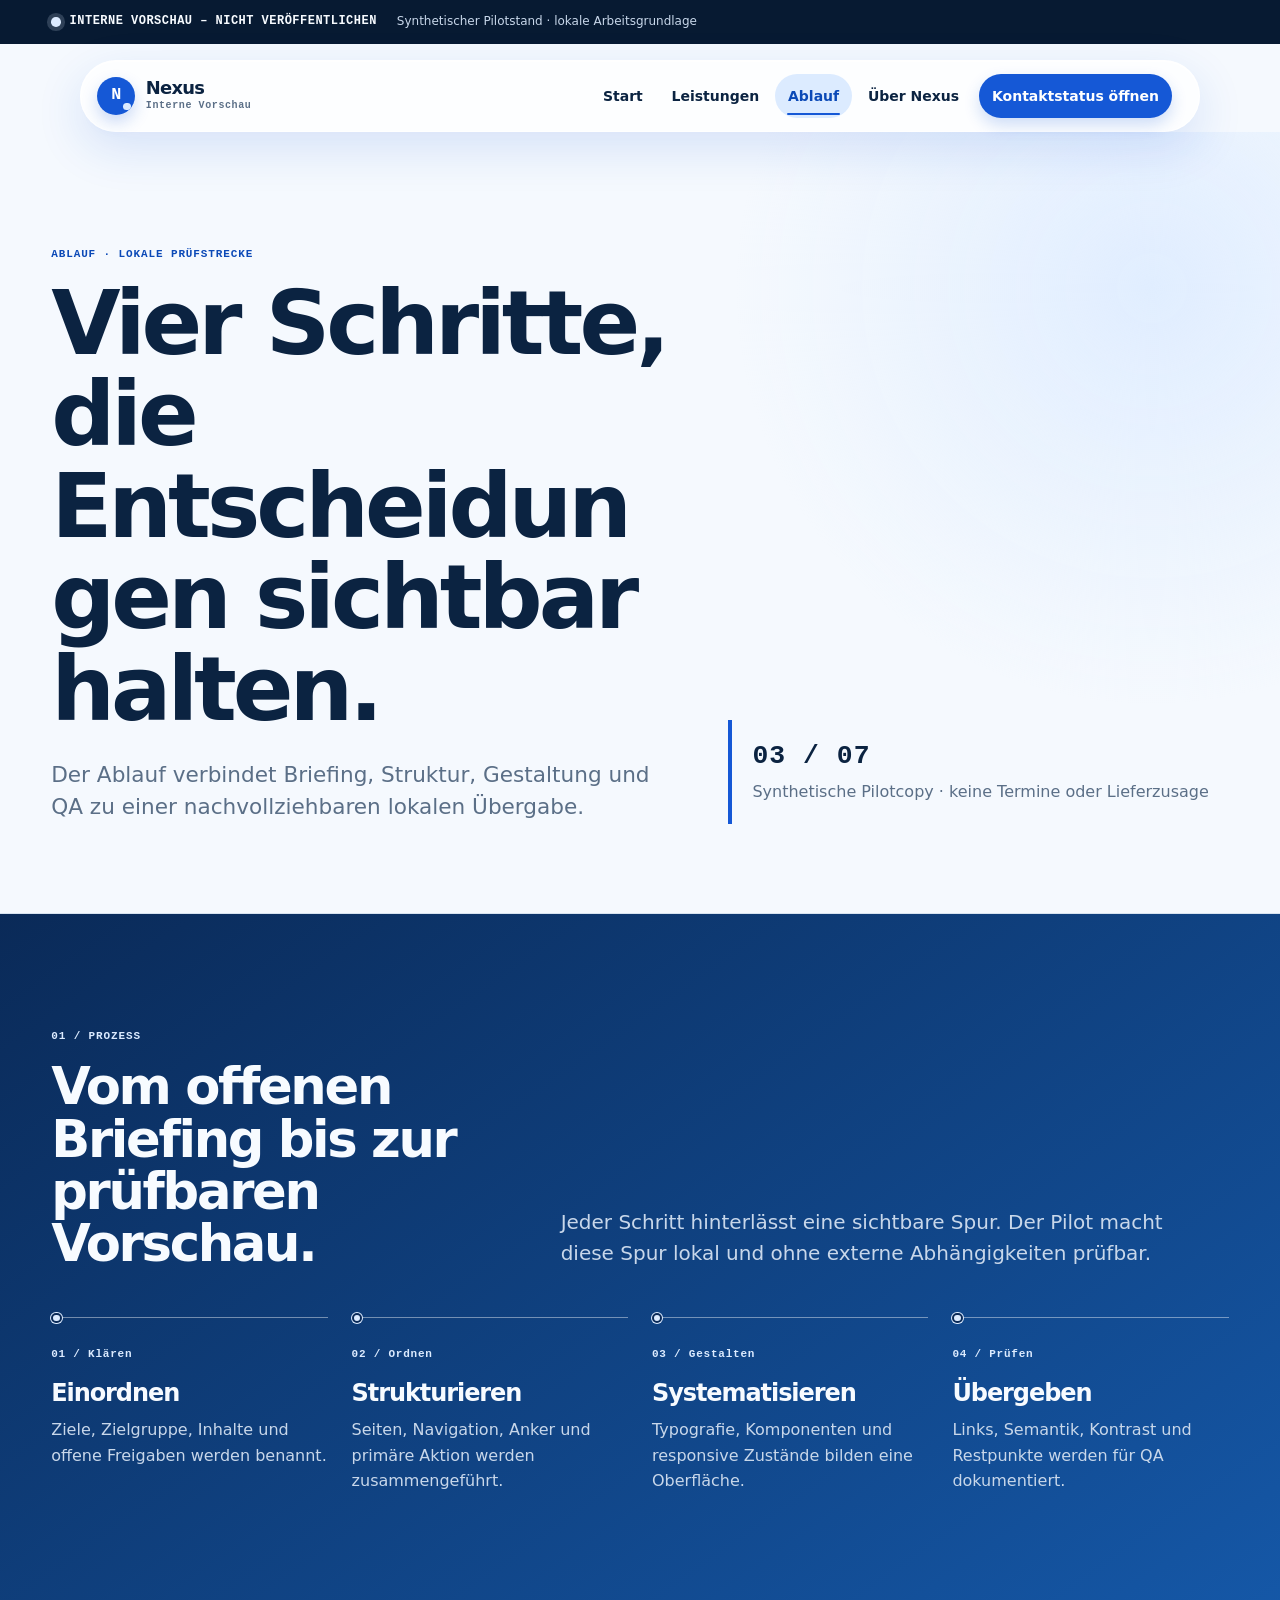
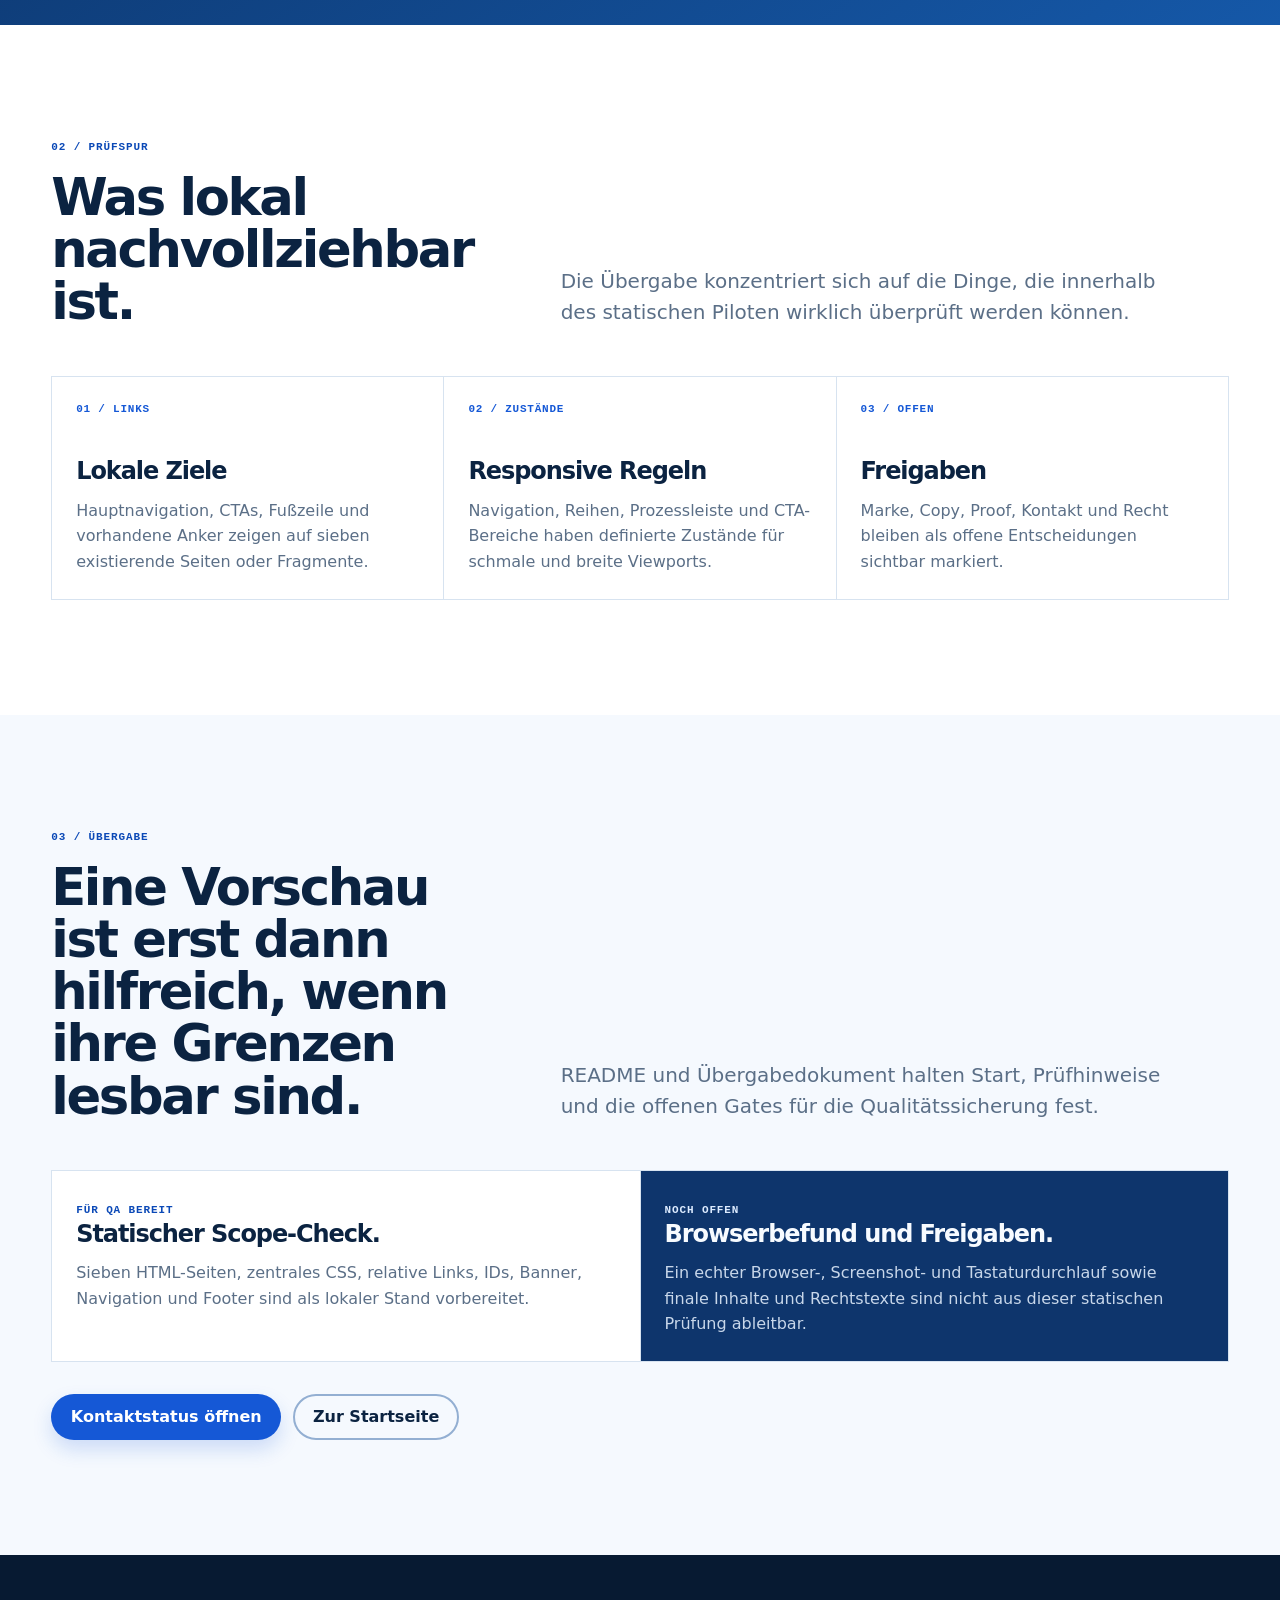
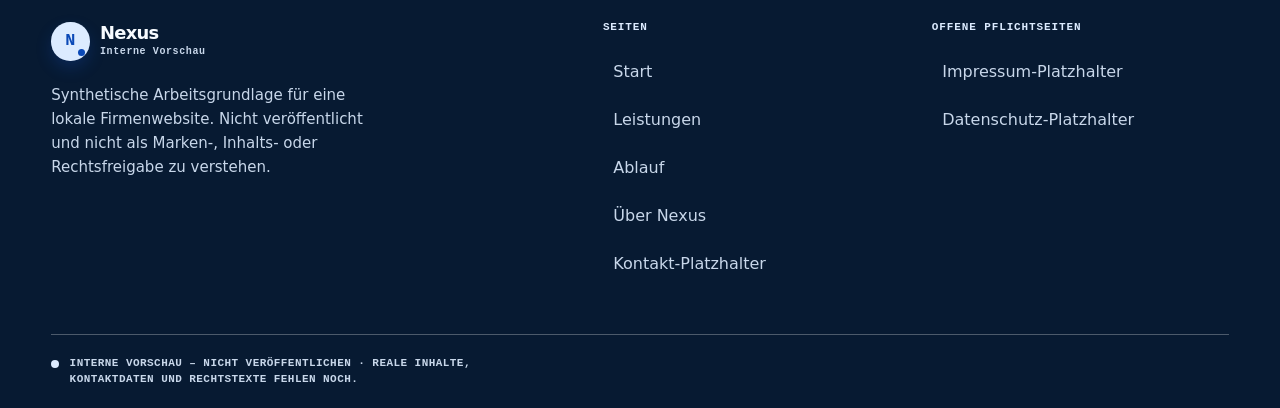
==== pilot-website/ablauf.html @ 877d0c9c "Publish canonical website preview without production CNAME" ====
<!doctype html>
<html lang="de">
  <head>
    <meta charset="utf-8">
    <meta name="viewport" content="width=device-width, initial-scale=1">
    <meta name="robots" content="noindex,nofollow,noarchive">
    <meta name="description" content="Interne Nexus-Vorschau für einen nachvollziehbaren Ablauf von Einordnung bis prüfbarer Übergabe.">
    <title>Ablauf – Nexus interne Vorschau</title>
    <link rel="stylesheet" href="styles.css">
    <script src="site.js" defer></script>
  </head>
  <body>
    <div class="preview-banner" data-content-plan-id="C-006"><div class="container preview-banner__inner"><span class="preview-banner__label"><span class="preview-banner__dot" aria-hidden="true"></span>INTERNE VORSCHAU – NICHT VERÖFFENTLICHEN</span><span class="preview-banner__note">Synthetischer Pilotstand · lokale Arbeitsgrundlage</span></div></div>
    <a class="skip-link" href="#main">Zum Inhalt springen</a>
    <header class="site-header">
      <div class="container header-inner">
        <a class="wordmark" href="index.html" aria-label="Nexus Startseite"><span class="wordmark__mark" aria-hidden="true">N</span><span><span class="wordmark__name">Nexus</span><span class="wordmark__meta">Interne Vorschau</span></span></a>
        <button class="menu-toggle" type="button" data-menu-toggle aria-expanded="false" aria-controls="primary-menu">Menü</button>
        <nav class="primary-nav" id="primary-menu" aria-label="Hauptnavigation" data-content-plan-id="C-002"><ul><li><a href="index.html">Start</a></li><li><a href="leistungen.html">Leistungen</a></li><li><a href="ablauf.html" aria-current="page">Ablauf</a></li><li><a href="ueber-nexus.html">Über Nexus</a></li><li><a class="nav-cta" href="kontakt.html#kontakt-status">Kontaktstatus öffnen</a></li></ul></nav>
      </div>
    </header>

    <aside class="section-rail" data-section-rail aria-label="Schnellnavigation">
      <span class="section-rail__label">Abschnitte</span>
      <nav aria-label="Seitenabschnitte">
        <a href="#prozess" aria-label="Zum Abschnitt Prozess" aria-current="location"><span class="section-rail__number">01</span><span class="section-rail__name">Prozess</span></a>
        <a href="#pruefung" aria-label="Zum Abschnitt Prüfspur"><span class="section-rail__number">02</span><span class="section-rail__name">Prüfspur</span></a>
        <a href="#handoff" aria-label="Zum Abschnitt Übergabe"><span class="section-rail__number">03</span><span class="section-rail__name">Übergabe</span></a>
      </nav>
    </aside>

    <main id="main" tabindex="-1">
      <section class="page-hero" aria-labelledby="page-title">
        <div class="container page-hero__grid">
          <div><p class="eyebrow">Ablauf · lokale Prüfstrecke</p><h1 id="page-title">Vier Schritte, die Entscheidungen sichtbar halten.</h1><p class="page-hero__lead">Der Ablauf verbindet Briefing, Struktur, Gestaltung und QA zu einer nachvollziehbaren lokalen Übergabe.</p></div>
          <div class="page-hero__index">03 / 07<small>Synthetische Pilotcopy · keine Termine oder Lieferzusage</small></div>
        </div>
      </section>

      <section class="section section--dark" id="prozess" aria-labelledby="process-title">
        <div class="container">
          <div class="section-intro"><div><p class="section-index">01 / Prozess</p><h2 id="process-title">Vom offenen Briefing bis zur prüfbaren Vorschau.</h2></div><p class="section-intro__lead">Jeder Schritt hinterlässt eine sichtbare Spur. Der Pilot macht diese Spur lokal und ohne externe Abhängigkeiten prüfbar.</p></div>
          <ol class="process-rail">
            <li class="process-step"><span class="process-step__number">01 / Klären</span><h3>Einordnen</h3><p>Ziele, Zielgruppe, Inhalte und offene Freigaben werden benannt.</p></li>
            <li class="process-step"><span class="process-step__number">02 / Ordnen</span><h3>Strukturieren</h3><p>Seiten, Navigation, Anker und primäre Aktion werden zusammengeführt.</p></li>
            <li class="process-step"><span class="process-step__number">03 / Gestalten</span><h3>Systematisieren</h3><p>Typografie, Komponenten und responsive Zustände bilden eine Oberfläche.</p></li>
            <li class="process-step"><span class="process-step__number">04 / Prüfen</span><h3>Übergeben</h3><p>Links, Semantik, Kontrast und Restpunkte werden für QA dokumentiert.</p></li>
          </ol>
        </div>
      </section>

      <section class="section section--surface" id="pruefung" aria-labelledby="check-title">
        <div class="container">
          <div class="section-intro"><div><p class="section-index">02 / Prüfspur</p><h2 id="check-title">Was lokal nachvollziehbar ist.</h2></div><p class="section-intro__lead">Die Übergabe konzentriert sich auf die Dinge, die innerhalb des statischen Piloten wirklich überprüft werden können.</p></div>
          <div class="qa-grid">
            <article class="qa-card"><span class="qa-card__number">01 / LINKS</span><h3>Lokale Ziele</h3><p>Hauptnavigation, CTAs, Fußzeile und vorhandene Anker zeigen auf sieben existierende Seiten oder Fragmente.</p></article>
            <article class="qa-card"><span class="qa-card__number">02 / ZUSTÄNDE</span><h3>Responsive Regeln</h3><p>Navigation, Reihen, Prozessleiste und CTA-Bereiche haben definierte Zustände für schmale und breite Viewports.</p></article>
            <article class="qa-card"><span class="qa-card__number">03 / OFFEN</span><h3>Freigaben</h3><p>Marke, Copy, Proof, Kontakt und Recht bleiben als offene Entscheidungen sichtbar markiert.</p></article>
          </div>
        </div>
      </section>

      <section class="section" id="handoff" aria-labelledby="handoff-title">
        <div class="container">
          <div class="section-intro"><div><p class="section-index">03 / Übergabe</p><h2 id="handoff-title">Eine Vorschau ist erst dann hilfreich, wenn ihre Grenzen lesbar sind.</h2></div><p class="section-intro__lead">README und Übergabedokument halten Start, Prüfhinweise und die offenen Gates für die Qualitätssicherung fest.</p></div>
          <div class="boundary-grid">
            <article class="boundary-card"><span class="meta-label">Für QA bereit</span><h3>Statischer Scope-Check.</h3><p>Sieben HTML-Seiten, zentrales CSS, relative Links, IDs, Banner, Navigation und Footer sind als lokaler Stand vorbereitet.</p></article>
            <article class="boundary-card boundary-card--dark"><span class="meta-label">Noch offen</span><h3>Browserbefund und Freigaben.</h3><p>Ein echter Browser-, Screenshot- und Tastaturdurchlauf sowie finale Inhalte und Rechtstexte sind nicht aus dieser statischen Prüfung ableitbar.</p></article>
          </div>
          <div class="stack-actions"><a class="button button--primary" href="kontakt.html#kontakt-status">Kontaktstatus öffnen</a><a class="button button--outline" href="index.html">Zur Startseite</a></div>
        </div>
      </section>
    </main>

    <footer class="site-footer" data-content-plan-id="C-003">
      <div class="container footer-grid">
        <div class="footer-brand"><a class="wordmark" href="index.html" aria-label="Nexus Startseite"><span class="wordmark__mark" aria-hidden="true">N</span><span><span class="wordmark__name">Nexus</span><span class="wordmark__meta">Interne Vorschau</span></span></a><p class="footer-copy">Synthetische Arbeitsgrundlage für eine lokale Firmenwebsite. Nicht veröffentlicht und nicht als Marken-, Inhalts- oder Rechtsfreigabe zu verstehen.</p></div>
        <nav aria-label="Footer Hauptnavigation"><p class="footer-heading">Seiten</p><ul class="footer-links"><li><a href="index.html">Start</a></li><li><a href="leistungen.html">Leistungen</a></li><li><a href="ablauf.html">Ablauf</a></li><li><a href="ueber-nexus.html">Über Nexus</a></li><li><a href="kontakt.html#kontakt-status">Kontakt-Platzhalter</a></li></ul></nav>
        <nav aria-label="Footer Pflichtseiten"><p class="footer-heading">Offene Pflichtseiten</p><ul class="footer-links"><li><a href="impressum.html">Impressum-Platzhalter</a></li><li><a href="datenschutz.html">Datenschutz-Platzhalter</a></li></ul></nav>
      </div>
      <div class="container footer-status"><p>INTERNE VORSCHAU – NICHT VERÖFFENTLICHEN · Reale Inhalte, Kontaktdaten und Rechtstexte fehlen noch.</p></div>
    </footer>
  </body>
</html>
---- pilot-website/styles.css ----
:root {
  --color-ink: #0b2341;
  --color-ink-deep: #071a32;
  --color-text: #2e4a68;
  --color-muted: #5b6f87;
  --color-paper: #f5f9fe;
  --color-surface: #ffffff;
  --color-signal-blue: #1558d6;
  --color-signal-blue-dark: #0b49b7;
  --color-mist-blue: #dcebff;
  --color-line: #d7e3f0;
  --color-line-dark: rgb(255 255 255 / 0.28);
  --color-on-dark: #f7fbff;
  --color-on-dark-muted: #c8d7ea;
  --color-focus-light: #0b49b7;
  --color-focus-dark: #bfd7ff;
  --color-white: #ffffff;

  --font-display: "Avenir Next", "Segoe UI", ui-sans-serif, system-ui, sans-serif;
  --font-body: "Avenir Next", "Segoe UI", ui-sans-serif, system-ui, sans-serif;
  --font-mono: ui-monospace, SFMono-Regular, Menlo, Consolas, monospace;

  --content-max: 77rem;
  --measure: 68ch;
  --gutter: clamp(1rem, 4vw, 4rem);
  --space-section: clamp(4rem, 9vw, 8rem);
  --radius-sm: 0.5rem;
  --radius-md: 1rem;
  --radius-pill: 999px;
  --shadow-glass: 0 1rem 3rem rgb(21 88 214 / 0.14), inset 0 1px 0 rgb(255 255 255 / 0.9);
  --shadow-panel: 0 1.5rem 3.5rem rgb(11 35 65 / 0.13);
}

*,
*::before,
*::after {
  box-sizing: border-box;
}

html {
  scroll-behavior: smooth;
}

body {
  min-width: 20rem;
  margin: 0;
  overflow-x: hidden;
  background: var(--color-paper);
  color: var(--color-text);
  font-family: var(--font-body);
  font-size: 1rem;
  line-height: 1.6;
  overflow-wrap: break-word;
}

a {
  color: var(--color-signal-blue-dark);
  text-underline-offset: 0.22em;
}

a:hover {
  color: var(--color-signal-blue);
}

button,
a {
  -webkit-tap-highlight-color: transparent;
}

button {
  font: inherit;
}

main {
  display: block;
  overflow: hidden;
}

main:focus {
  outline: 0;
}

section[id],
main[id] {
  scroll-margin-block-start: 7rem;
}

h1,
h2,
h3,
p,
ul,
ol {
  margin-block-start: 0;
}

h1,
h2,
h3 {
  color: var(--color-ink);
  font-family: var(--font-display);
  letter-spacing: -0.045em;
  line-height: 1.02;
}

h1 {
  max-width: 11ch;
  margin-block-end: 1.5rem;
  font-size: clamp(2.75rem, 7vw, 6.5rem);
  font-weight: 800;
}

h2 {
  max-width: 15ch;
  margin-block-end: 1rem;
  font-size: clamp(2rem, 4vw, 4rem);
  font-weight: 780;
}

h3 {
  margin-block-end: 0.75rem;
  font-size: clamp(1.25rem, 2.2vw, 1.5rem);
  font-weight: 750;
  line-height: 1.15;
}

p,
li {
  max-width: var(--measure);
}

:where(a, button, summary):focus-visible {
  outline: 3px solid var(--color-focus-light);
  outline-offset: 3px;
}

:where(.preview-banner, .hero, .section--dark, .cta-band, .site-footer, .boundary-card--dark, .qa-card--dark) {
  --color-focus-light: var(--color-focus-dark);
}

.container {
  width: min(calc(100% - 2 * var(--gutter)), var(--content-max));
  margin-inline: auto;
}

.skip-link {
  position: absolute;
  inset-block-start: 0.75rem;
  inset-inline-start: 0.75rem;
  z-index: 100;
  padding: 0.65rem 0.9rem;
  border-radius: var(--radius-sm);
  background: var(--color-mist-blue);
  color: var(--color-ink-deep);
  font-weight: 800;
  transform: translateY(-200%);
}

.skip-link:focus-visible {
  transform: translateY(0);
}

.preview-banner {
  background: var(--color-ink-deep);
  color: var(--color-on-dark);
  font-family: var(--font-mono);
  font-size: 0.75rem;
  font-weight: 700;
  letter-spacing: 0.04em;
}

.preview-banner__inner {
  display: flex;
  align-items: center;
  flex-wrap: wrap;
  gap: 0.5rem 1.25rem;
  min-block-size: 2.75rem;
  padding-block: 0.625rem;
}

.preview-banner__label {
  display: inline-flex;
  align-items: center;
  gap: 0.55rem;
}

.preview-banner__dot {
  inline-size: 0.6rem;
  block-size: 0.6rem;
  flex: 0 0 auto;
  border-radius: 50%;
  background: var(--color-mist-blue);
  box-shadow: 0 0 0 0.25rem rgb(220 235 255 / 0.18);
}

.preview-banner__note {
  color: var(--color-on-dark-muted);
  font-family: var(--font-body);
  font-weight: 500;
  letter-spacing: 0;
}

.site-header {
  position: sticky;
  inset-block-start: max(0.75rem, env(safe-area-inset-top));
  z-index: 30;
  padding-inline: var(--gutter);
  margin-block: 1rem 0;
  background: transparent;
}

.header-inner {
  display: grid;
  grid-template-columns: auto minmax(0, 1fr) auto;
  align-items: center;
  gap: 0.75rem 1rem;
  width: min(100%, 70rem);
  min-block-size: 4.5rem;
  padding: 0.55rem 0.7rem 0.55rem 1rem;
  border: 1px solid rgb(255 255 255 / 0.9);
  border-radius: var(--radius-pill);
  /* Opaque first: this remains legible when backdrop-filter is unavailable. */
  background: rgb(255 255 255 / 0.96);
  box-shadow: var(--shadow-glass);
  -webkit-backdrop-filter: blur(1.2rem) saturate(1.35);
  backdrop-filter: blur(1.2rem) saturate(1.35);
}

.wordmark {
  display: inline-flex;
  align-items: center;
  gap: 0.65rem;
  min-block-size: 2.75rem;
  color: var(--color-ink);
  text-decoration: none;
}

.wordmark:hover,
.wordmark:hover .wordmark__name {
  color: var(--color-signal-blue-dark);
}

.wordmark__mark {
  position: relative;
  display: grid;
  place-items: center;
  inline-size: 2.4rem;
  block-size: 2.4rem;
  overflow: hidden;
  border-radius: 50%;
  background: var(--color-signal-blue);
  color: var(--color-white);
  font-family: var(--font-mono);
  font-size: 1.05rem;
  font-weight: 800;
  box-shadow: 0 0.45rem 1rem rgb(21 88 214 / 0.22);
}

.wordmark__mark::after {
  position: absolute;
  inset-block-end: 0.3rem;
  inset-inline-end: 0.3rem;
  inline-size: 0.45rem;
  block-size: 0.45rem;
  border-radius: 50%;
  background: var(--color-mist-blue);
  content: "";
}

.wordmark__name {
  display: block;
  color: var(--color-ink);
  font-size: 1.12rem;
  font-weight: 800;
  letter-spacing: -0.04em;
  line-height: 1;
}

.wordmark__meta {
  display: block;
  margin-block-start: 0.25rem;
  color: var(--color-muted);
  font-family: var(--font-mono);
  font-size: 0.625rem;
  font-weight: 700;
  letter-spacing: 0.06em;
  line-height: 1.25;
}

.primary-nav {
  justify-self: end;
}

.primary-nav ul {
  display: flex;
  align-items: center;
  justify-content: flex-end;
  gap: 0.2rem;
  padding: 0;
  margin: 0;
  list-style: none;
}

.primary-nav a {
  position: relative;
  display: inline-flex;
  align-items: center;
  justify-content: center;
  min-block-size: 2.75rem;
  padding: 0.55rem 0.8rem;
  border-radius: var(--radius-pill);
  color: var(--color-ink);
  font-size: 0.875rem;
  font-weight: 700;
  text-decoration: none;
  white-space: nowrap;
}

.primary-nav a:hover,
.primary-nav a[aria-current="page"] {
  background: var(--color-mist-blue);
  color: var(--color-signal-blue-dark);
}

.primary-nav a[aria-current="page"]::after {
  position: absolute;
  inset-inline: 0.75rem;
  inset-block-end: 0.2rem;
  block-size: 0.14rem;
  border-radius: var(--radius-pill);
  background: var(--color-signal-blue);
  content: "";
}

.primary-nav .nav-cta {
  margin-inline-start: 0.25rem;
  background: var(--color-signal-blue);
  color: var(--color-white);
  box-shadow: 0 0.45rem 1rem rgb(21 88 214 / 0.2);
}

.primary-nav .nav-cta:hover,
.primary-nav .nav-cta[aria-current="page"] {
  background: var(--color-signal-blue-dark);
  color: var(--color-white);
}

.primary-nav .nav-cta[aria-current="page"]::after {
  display: none;
}

.primary-nav a:active,
.primary-nav .nav-cta:active {
  background: var(--color-signal-blue-dark);
  color: var(--color-white);
}

.menu-toggle {
  display: none;
  align-items: center;
  justify-content: center;
  min-block-size: 2.75rem;
  min-inline-size: 2.75rem;
  padding: 0.55rem 0.8rem;
  border: 1px solid var(--color-line);
  border-radius: var(--radius-pill);
  background: rgb(255 255 255 / 0.5);
  color: var(--color-ink);
  cursor: pointer;
  font-size: 0.875rem;
  font-weight: 750;
}

.menu-toggle:hover,
.site-header[data-menu-open] .menu-toggle {
  border-color: var(--color-signal-blue);
  background: var(--color-mist-blue);
  color: var(--color-signal-blue-dark);
}

.section-rail {
  position: fixed;
  inset-block-start: 50%;
  inset-inline-end: clamp(1rem, 2.6vw, 2.75rem);
  z-index: 20;
  display: none;
  flex-direction: column;
  align-items: stretch;
  gap: 0.65rem;
  width: 6rem;
  padding: 0.7rem;
  border: 1px solid rgb(255 255 255 / 0.9);
  border-radius: 1.2rem;
  /* Opaque first: this remains legible when backdrop-filter is unavailable. */
  background: rgb(255 255 255 / 0.96);
  box-shadow: var(--shadow-glass);
  transform: translateY(-50%);
  -webkit-backdrop-filter: blur(1rem) saturate(1.3);
  backdrop-filter: blur(1rem) saturate(1.3);
}

.section-rail__label {
  padding-inline: 0.35rem;
  color: var(--color-signal-blue-dark);
  font-family: var(--font-mono);
  font-size: 0.625rem;
  font-weight: 800;
  letter-spacing: 0.08em;
  line-height: 1.2;
  text-transform: uppercase;
}

.section-rail nav {
  display: grid;
  gap: 0.25rem;
  padding-block-start: 0.55rem;
  border-block-start: 1px solid var(--color-line);
}

.section-rail a {
  display: grid;
  grid-template-columns: 1.4rem minmax(0, 1fr);
  align-items: center;
  gap: 0.35rem;
  min-block-size: 2.75rem;
  padding: 0.35rem 0.4rem;
  border-radius: 0.65rem;
  color: var(--color-ink);
  text-decoration: none;
}

.section-rail a:hover,
.section-rail a:focus-visible,
.section-rail a[aria-current="location"] {
  background: var(--color-mist-blue);
  color: var(--color-signal-blue-dark);
}

.section-rail__number {
  font-family: var(--font-mono);
  font-size: 0.625rem;
  font-weight: 800;
}

.section-rail__name {
  overflow: hidden;
  font-size: 0.75rem;
  font-weight: 750;
  text-overflow: ellipsis;
  white-space: nowrap;
}

.hero {
  position: relative;
  isolation: isolate;
  overflow: clip;
  background:
    radial-gradient(circle at 78% 25%, rgb(220 235 255 / 0.95), transparent 30rem),
    linear-gradient(145deg, var(--color-surface) 0%, #f0f6ff 62%, #e7f0ff 100%);
  color: var(--color-ink);
}

.hero::before {
  position: absolute;
  inset-block-start: 12%;
  inset-inline-end: 9%;
  z-index: -1;
  inline-size: clamp(14rem, 32vw, 30rem);
  block-size: clamp(14rem, 32vw, 30rem);
  border: 1px solid rgb(21 88 214 / 0.14);
  border-radius: 50%;
  box-shadow: 0 0 0 2rem rgb(21 88 214 / 0.04), 0 0 0 5rem rgb(21 88 214 / 0.025);
  content: "";
}

.hero-grid {
  display: grid;
  grid-template-columns: repeat(12, minmax(0, 1fr));
  gap: 3rem;
  align-items: center;
  min-block-size: min(47rem, calc(100vh - 9rem));
  padding-block: clamp(4rem, 8vw, 8rem) clamp(3rem, 6vw, 5rem);
}

.hero__copy {
  grid-column: span 7;
}

.hero .eyebrow,
.hero .section-index {
  color: var(--color-signal-blue-dark);
}

.hero h1 {
  color: var(--color-ink);
}

.hero__lead {
  max-width: 44ch;
  margin-block-end: 0;
  color: var(--color-muted);
  font-size: clamp(1.125rem, 1.7vw, 1.35rem);
  line-height: 1.5;
}

.hero__actions,
.cta-band__actions,
.stack-actions {
  display: flex;
  flex-wrap: wrap;
  gap: 0.75rem;
  margin-block-start: 2rem;
}

.hero__meta {
  margin-block: 1.5rem 0;
  color: var(--color-muted);
  font-family: var(--font-mono);
  font-size: 0.6875rem;
  font-weight: 700;
  letter-spacing: 0.04em;
  line-height: 1.5;
}

.hero__signal-rail {
  display: flex;
  flex-wrap: wrap;
  gap: 0.75rem 1.5rem;
  padding-block-start: 1.5rem;
  margin-block-start: 2.5rem;
  border-block-start: 1px solid var(--color-line);
  color: var(--color-muted);
  font-family: var(--font-mono);
  font-size: 0.6875rem;
  font-weight: 700;
  letter-spacing: 0.06em;
  text-transform: uppercase;
}

.hero__signal-rail span {
  display: inline-flex;
  align-items: center;
  gap: 0.45rem;
}

.hero__signal-rail span::before {
  inline-size: 0.42rem;
  block-size: 0.42rem;
  border-radius: 50%;
  background: var(--color-signal-blue);
  box-shadow: 0 0 0 0.25rem rgb(21 88 214 / 0.12);
  content: "";
}

.ui-specimen {
  position: relative;
  grid-column: 9 / -1;
  padding: 0.75rem;
  border: 1px solid rgb(89 135 197 / 0.35);
  border-radius: 1.25rem;
  /* Opaque first: this remains legible when backdrop-filter is unavailable. */
  background: rgb(255 255 255 / 0.96);
  box-shadow: var(--shadow-panel), inset 0 1px 0 rgb(255 255 255 / 0.92);
  -webkit-backdrop-filter: blur(1rem);
  backdrop-filter: blur(1rem);
  color: var(--color-ink);
}

.ui-specimen::before {
  position: absolute;
  inset-block-start: -0.8rem;
  inset-inline-end: 1.25rem;
  inline-size: 1.6rem;
  block-size: 1.6rem;
  border: 1px solid var(--color-signal-blue);
  border-radius: 50%;
  content: "";
}

.ui-specimen__label {
  display: flex;
  align-items: center;
  gap: 0.5rem;
  padding: 0.55rem 0.65rem 0.85rem;
  color: var(--color-signal-blue-dark);
  font-family: var(--font-mono);
  font-size: 0.625rem;
  font-weight: 800;
  letter-spacing: 0.06em;
  line-height: 1.4;
  text-transform: uppercase;
}

.ui-specimen__label::before {
  inline-size: 0.5rem;
  block-size: 0.5rem;
  border-radius: 50%;
  background: var(--color-signal-blue);
  content: "";
}

.ui-specimen__window {
  overflow: hidden;
  border: 1px solid var(--color-line);
  border-radius: 0.75rem;
  background: rgb(255 255 255 / 0.86);
  color: var(--color-ink);
}

.ui-specimen__topbar,
.ui-specimen__footer {
  display: flex;
  justify-content: space-between;
  gap: 0.75rem;
  padding: 0.7rem 0.75rem;
  font-family: var(--font-mono);
  font-size: 0.625rem;
  font-weight: 800;
  letter-spacing: 0.06em;
  text-transform: uppercase;
}

.ui-specimen__topbar {
  border-block-end: 1px solid var(--color-line);
  background: #f4f8ff;
}

.ui-specimen__topbar span:last-child {
  color: var(--color-signal-blue-dark);
}

.ui-specimen__body {
  padding: clamp(1rem, 3vw, 2rem);
}

.ui-specimen__rule {
  inline-size: 70%;
  block-size: 0.25rem;
  margin-block-end: 1rem;
  background: var(--color-ink);
}

.ui-specimen__line {
  inline-size: 88%;
  block-size: 0.6rem;
  margin-block-end: 0.55rem;
  background: var(--color-line);
}

.ui-specimen__line--short {
  inline-size: 54%;
}

.ui-specimen__action {
  display: inline-flex;
  align-items: center;
  gap: 0.6rem;
  min-block-size: 2.5rem;
  padding: 0.6rem 0.75rem;
  margin-block-start: 1.5rem;
  border-radius: var(--radius-pill);
  background: var(--color-signal-blue);
  color: var(--color-white);
  font-family: var(--font-mono);
  font-size: 0.625rem;
  font-weight: 800;
  letter-spacing: 0.05em;
  text-transform: uppercase;
}

.ui-specimen__action::after {
  inline-size: 0.45rem;
  block-size: 0.45rem;
  border-radius: 50%;
  background: var(--color-mist-blue);
  content: "";
}

.ui-specimen__footer {
  border-block-start: 1px solid var(--color-line);
  color: var(--color-muted);
}

.eyebrow,
.section-index,
.meta-label {
  margin-block-end: 1rem;
  color: var(--color-signal-blue-dark);
  font-family: var(--font-mono);
  font-size: 0.6875rem;
  font-weight: 800;
  letter-spacing: 0.08em;
  line-height: 1.35;
  text-transform: uppercase;
}

.button {
  display: inline-flex;
  align-items: center;
  justify-content: center;
  min-block-size: 2.9rem;
  padding: 0.7rem 1.1rem;
  border: 2px solid transparent;
  border-radius: var(--radius-pill);
  font-weight: 800;
  line-height: 1.2;
  text-align: center;
  text-decoration: none;
}

.button:active {
  transform: translateY(1px);
}

.button--primary,
.button--signal {
  background: var(--color-signal-blue);
  color: var(--color-white);
  box-shadow: 0 0.6rem 1.2rem rgb(21 88 214 / 0.18);
}

.button--primary:hover,
.button--signal:hover {
  background: var(--color-signal-blue-dark);
  color: var(--color-white);
}

.button--primary:active,
.button--signal:active {
  background: var(--color-ink);
  color: var(--color-white);
}

.button--outline-light,
.button--outline {
  border-color: #93afd2;
  color: var(--color-ink);
}

.button--outline-light:hover,
.button--outline:hover {
  border-color: var(--color-signal-blue);
  background: var(--color-mist-blue);
  color: var(--color-signal-blue-dark);
}

.button--outline-light:active,
.button--outline:active {
  border-color: var(--color-signal-blue-dark);
  background: var(--color-signal-blue-dark);
  color: var(--color-white);
}

/* Outline actions stay light and readable on the dark signal surfaces. */
.section--dark .button--outline-light,
.section--dark .button--outline,
.cta-band .button--outline-light,
.cta-band .button--outline {
  border-color: var(--color-on-dark-muted);
  color: var(--color-on-dark);
}

.section--dark .button--outline-light:hover,
.section--dark .button--outline:hover,
.cta-band .button--outline-light:hover,
.cta-band .button--outline:hover {
  border-color: var(--color-white);
  background: rgb(255 255 255 / 0.14);
  color: var(--color-white);
}

.section--dark .button--outline-light:active,
.section--dark .button--outline:active,
.cta-band .button--outline-light:active,
.cta-band .button--outline:active {
  border-color: var(--color-mist-blue);
  background: var(--color-mist-blue);
  color: var(--color-ink);
}

.section {
  padding-block: var(--space-section);
}

.section--surface {
  background: var(--color-surface);
}

.section--dark {
  background: linear-gradient(145deg, #0a2a58, #1558a8);
  color: var(--color-on-dark);
}

.section--dark h2,
.section--dark h3 {
  color: var(--color-on-dark);
}

.section--dark .eyebrow,
.section--dark .section-index {
  color: var(--color-mist-blue);
}

.section--dark .section-intro__lead,
.section--dark .process-step p {
  color: var(--color-on-dark-muted);
}

.section-intro {
  display: grid;
  grid-template-columns: minmax(0, 0.8fr) minmax(0, 1.2fr);
  gap: 2rem 4rem;
  align-items: end;
  margin-block-end: 3rem;
}

.section-intro h2 {
  margin-block-end: 0;
}

.section-intro__lead {
  max-width: 48ch;
  margin: 0;
  color: var(--color-muted);
  font-size: clamp(1.05rem, 1.6vw, 1.25rem);
  line-height: 1.55;
}

.capability-list {
  border-block-start: 1px solid var(--color-line);
}

.capability-row {
  display: grid;
  grid-template-columns: 4rem minmax(9rem, 0.7fr) minmax(0, 1.4fr) auto auto;
  gap: 1rem 1.5rem;
  align-items: center;
  padding-block: 1.5rem;
  border-block-end: 1px solid var(--color-line);
  transition: background-color 180ms ease;
}

.capability-row:hover {
  background: #f6faff;
}

.capability-row__number,
.process-step__number,
.proof-slot__type,
.principle__number,
.qa-card__number {
  color: var(--color-signal-blue);
  font-family: var(--font-mono);
  font-size: 0.6875rem;
  font-weight: 800;
  letter-spacing: 0.07em;
}

.capability-row h3 {
  margin-block: 0;
}

.capability-row p {
  max-width: 42ch;
  margin: 0;
  color: var(--color-muted);
}

.capability-row__status {
  display: inline-flex;
  align-items: center;
  gap: 0.4rem;
  color: var(--color-text);
  font-family: var(--font-mono);
  font-size: 0.625rem;
  font-weight: 800;
  letter-spacing: 0.05em;
  line-height: 1.4;
  text-transform: uppercase;
  white-space: nowrap;
}

.capability-row__status::before {
  inline-size: 0.45rem;
  block-size: 0.45rem;
  border-radius: 50%;
  background: var(--color-signal-blue);
  content: "";
}

.text-link {
  display: inline-flex;
  align-items: center;
  gap: 0.45rem;
  min-block-size: 2.75rem;
  font-weight: 800;
}

.text-link span {
  font-size: 1.1em;
  text-decoration: none;
}

.text-link:active {
  color: var(--color-signal-blue-dark);
  text-decoration-thickness: 0.16em;
}

.proof-grid,
.principle-grid,
.boundary-grid,
.qa-grid {
  display: grid;
  grid-template-columns: repeat(3, minmax(0, 1fr));
  gap: 1px;
  border: 1px solid var(--color-line);
  background: var(--color-line);
}

.proof-slot,
.principle,
.boundary-card,
.qa-card {
  min-block-size: 100%;
  padding: 1.5rem;
  background: var(--color-surface);
}

.proof-slot {
  min-block-size: 15rem;
  background: #f7faff;
}

.proof-slot--dark,
.boundary-card--dark,
.qa-card--dark {
  background: #0e356c;
}

.proof-slot__type {
  display: block;
  margin-block-end: 3rem;
}

.proof-slot h3 {
  margin-block-end: 0.75rem;
}

.proof-slot p,
.principle p,
.boundary-card p,
.qa-card p {
  margin-block-end: 0;
  color: var(--color-muted);
}

.proof-slot--dark h3,
.boundary-card--dark h3,
.qa-card--dark h3 {
  color: var(--color-on-dark);
}

.qa-card--dark .qa-card__number {
  color: var(--color-mist-blue);
}

.proof-slot--dark p,
.boundary-card--dark p,
.qa-card--dark p {
  color: var(--color-on-dark-muted);
}

.proof-slot--dark .proof-slot__type,
.boundary-card--dark .meta-label,
.qa-card--dark .meta-label {
  color: var(--color-mist-blue);
}

.status-chip,
.status-card__label {
  display: inline-flex;
  align-items: center;
  min-block-size: 1.75rem;
  padding: 0.3rem 0.55rem;
  margin-block-end: 1rem;
  border-radius: var(--radius-pill);
  background: var(--color-mist-blue);
  color: var(--color-signal-blue-dark);
  font-family: var(--font-mono);
  font-size: 0.625rem;
  font-weight: 800;
  letter-spacing: 0.05em;
  line-height: 1.25;
  text-transform: uppercase;
}

.process-rail {
  display: grid;
  grid-template-columns: repeat(4, minmax(0, 1fr));
  gap: 1.5rem;
  padding: 0;
  margin: 0;
  list-style: none;
}

.process-step {
  position: relative;
  padding-block-start: 1.75rem;
  border-block-start: 1px solid rgb(255 255 255 / 0.42);
}

.process-step::before {
  position: absolute;
  inset-block-start: -0.35rem;
  inset-inline-start: 0;
  inline-size: 0.65rem;
  block-size: 0.65rem;
  border: 2px solid #0a2a58;
  border-radius: 50%;
  background: var(--color-mist-blue);
  box-shadow: 0 0 0 1px var(--color-mist-blue);
  content: "";
}

.process-step__number {
  display: block;
  margin-block-end: 1rem;
  color: var(--color-mist-blue);
}

.process-step h3 {
  margin-block-end: 0.6rem;
}

.principle-grid,
.boundary-grid,
.qa-grid {
  grid-template-columns: repeat(3, minmax(0, 1fr));
}

.boundary-grid {
  grid-template-columns: repeat(2, minmax(0, 1fr));
}

.principle__number,
.qa-card__number {
  display: block;
  margin-block-end: 2.5rem;
}

.page-hero {
  padding-block: clamp(4rem, 9vw, 8rem) clamp(3rem, 7vw, 6rem);
  border-block-end: 1px solid var(--color-line);
  background:
    radial-gradient(circle at 90% 20%, rgb(220 235 255 / 0.82), transparent 26rem),
    var(--color-paper);
}

.page-hero__grid {
  display: grid;
  grid-template-columns: minmax(0, 1.1fr) minmax(16rem, 0.9fr);
  gap: 3rem;
  align-items: end;
}

.page-hero h1 {
  margin-block-end: 1.5rem;
}

.page-hero__lead {
  max-width: 48ch;
  margin-block-end: 0;
  color: var(--color-muted);
  font-size: clamp(1.125rem, 1.7vw, 1.35rem);
  line-height: 1.5;
}

.page-hero__index {
  justify-self: end;
  padding: 1.25rem;
  border-inline-start: 4px solid var(--color-signal-blue);
  color: var(--color-ink);
  font-family: var(--font-mono);
  font-size: clamp(1.1rem, 2.5vw, 1.65rem);
  font-weight: 800;
  letter-spacing: 0.04em;
  line-height: 1.25;
  text-transform: uppercase;
}

.page-hero__index small {
  display: block;
  margin-block-start: 0.55rem;
  color: var(--color-muted);
  font-family: var(--font-body);
  font-size: 1rem;
  font-weight: 500;
  letter-spacing: 0;
  line-height: 1.4;
  text-transform: none;
}

.status-card {
  max-width: 62rem;
  padding: clamp(1.5rem, 4vw, 3rem);
  border-inline-start: 0.35rem solid var(--color-mist-blue);
  border-radius: 1.25rem;
  background: linear-gradient(145deg, #0a2a58, #1558a8);
  box-shadow: var(--shadow-panel);
  color: var(--color-on-dark);
}

.status-card h2 {
  max-width: 18ch;
  color: var(--color-on-dark);
}

.status-card p {
  max-width: 60ch;
  color: var(--color-on-dark-muted);
  font-size: 1.1rem;
}

.status-list {
  padding-inline-start: 1.25rem;
  margin-block: 1.5rem 0;
  color: var(--color-on-dark-muted);
}

.status-list li + li {
  margin-block-start: 0.55rem;
}

.legal-content {
  max-width: 58rem;
}

.legal-content h2 {
  max-width: 18ch;
}

.legal-content p {
  max-width: 62ch;
  color: var(--color-muted);
}

.cta-band {
  display: grid;
  grid-template-columns: minmax(0, 1fr) auto;
  gap: 2rem;
  align-items: center;
  padding: clamp(2rem, 5vw, 4rem);
  border-block-start: 0.35rem solid var(--color-mist-blue);
  border-radius: 1.25rem;
  background: linear-gradient(145deg, #0a2a58, #1558a8);
  box-shadow: var(--shadow-panel);
  color: var(--color-on-dark);
}

.cta-band h2 {
  max-width: 15ch;
  color: var(--color-on-dark);
}

.cta-band p:not(.eyebrow) {
  max-width: 48ch;
  margin-block-end: 0;
  color: var(--color-on-dark-muted);
}

.cta-band .eyebrow {
  color: var(--color-mist-blue);
}

.cta-band__actions {
  justify-content: flex-end;
  margin-block-start: 0;
}

.cta-band__status {
  display: block;
  margin-block-start: 1.5rem;
  color: var(--color-on-dark-muted);
  font-family: var(--font-mono);
  font-size: 0.6875rem;
  font-weight: 700;
  letter-spacing: 0.04em;
  text-transform: uppercase;
}

.site-footer {
  padding-block: 4rem 1.25rem;
  background: var(--color-ink-deep);
  color: var(--color-on-dark-muted);
}

.footer-grid {
  display: grid;
  grid-template-columns: 1.4fr 0.8fr 0.8fr;
  gap: 2rem;
}

.site-footer .wordmark__name {
  color: var(--color-on-dark);
}

.site-footer .wordmark__meta {
  color: var(--color-on-dark-muted);
}

.site-footer .wordmark__mark {
  background: var(--color-mist-blue);
  color: var(--color-signal-blue-dark);
}

.site-footer .wordmark__mark::after {
  background: var(--color-signal-blue-dark);
}

.footer-copy {
  max-width: 34ch;
  margin-block: 1.25rem 0;
  color: var(--color-on-dark-muted);
  font-size: 0.9375rem;
}

.footer-heading {
  margin-block-end: 0.8rem;
  color: var(--color-mist-blue);
  font-family: var(--font-mono);
  font-size: 0.6875rem;
  font-weight: 800;
  letter-spacing: 0.08em;
  text-transform: uppercase;
}

.footer-links {
  padding: 0;
  margin: 0;
  list-style: none;
}

.footer-links li + li {
  margin-block-start: 0.25rem;
}

.footer-links a {
  display: inline-flex;
  align-items: center;
  min-block-size: 2.75rem;
  min-inline-size: 2.75rem;
  padding-block: 0.5rem;
  padding-inline: 0.65rem;
  color: var(--color-on-dark-muted);
  text-decoration-color: transparent;
}

.footer-links a:hover,
.footer-links a[aria-current="page"] {
  color: var(--color-white);
  text-decoration-color: var(--color-mist-blue);
}

.footer-links a:active {
  background: var(--color-mist-blue);
  color: var(--color-ink-deep);
  text-decoration-color: transparent;
}

.footer-status {
  display: flex;
  align-items: flex-start;
  gap: 0.65rem;
  padding-block-start: 1.25rem;
  margin-block-start: 3rem;
  border-block-start: 1px solid var(--color-line-dark);
  color: var(--color-on-dark-muted);
  font-family: var(--font-mono);
  font-size: 0.6875rem;
  font-weight: 700;
  letter-spacing: 0.04em;
  line-height: 1.5;
  text-transform: uppercase;
}

.footer-status::before {
  inline-size: 0.5rem;
  block-size: 0.5rem;
  flex: 0 0 auto;
  margin-block-start: 0.35rem;
  border-radius: 50%;
  background: var(--color-mist-blue);
  content: "";
}

.footer-status p {
  margin: 0;
}

.placeholder-inline {
  color: var(--color-signal-blue-dark);
}

/* Restore the translucent glass treatment only where the browser supports it. */
@supports (backdrop-filter: blur(1px)) {
  .header-inner {
    background: rgb(255 255 255 / 0.78);
  }

  .section-rail {
    background: rgb(255 255 255 / 0.76);
  }

  .ui-specimen {
    background: rgb(255 255 255 / 0.68);
  }
}

@media (min-width: 1440px) {
  .section-rail {
    display: flex;
    inset-inline-end: 1rem;
  }

  /* Keep the fixed rail outside the content grid with a 1rem focus/text gutter. */
  .section-rail + main .container {
    max-inline-size: calc(var(--content-max) - 3rem);
  }
}

@media (max-width: 1080px) {
  .header-inner {
    gap: 0.5rem;
  }

  .primary-nav a {
    padding-inline: 0.6rem;
    font-size: 0.8125rem;
  }
}

@media (max-width: 900px) {
  .header-inner {
    grid-template-columns: 1fr auto;
    align-items: center;
    border-radius: 1.25rem;
  }

  html[data-js] .menu-toggle {
    display: inline-flex;
  }

  html[data-js] .primary-nav {
    display: none;
    grid-column: 1 / -1;
    width: 100%;
  }

  html[data-js] .site-header[data-menu-open] .primary-nav {
    display: block;
  }

  .primary-nav ul {
    display: grid;
    grid-template-columns: repeat(2, minmax(0, 1fr));
    gap: 0.35rem;
    padding-block-start: 0.75rem;
    border-block-start: 1px solid var(--color-line);
  }

  .primary-nav a {
    justify-content: flex-start;
    width: 100%;
    border: 1px solid var(--color-line);
    background: rgb(255 255 255 / 0.52);
  }

  .primary-nav a[aria-current="page"]::after {
    inset-inline: 0.6rem;
  }

  .primary-nav .nav-cta {
    grid-column: 1 / -1;
    justify-content: center;
    margin-inline-start: 0;
    border-color: var(--color-signal-blue);
  }

  .hero-grid {
    grid-template-columns: 1fr;
    min-block-size: auto;
  }

  .hero__copy,
  .ui-specimen {
    grid-column: auto;
  }

  .ui-specimen {
    max-width: 42rem;
  }

  .section-intro,
  .page-hero__grid,
  .cta-band {
    grid-template-columns: 1fr;
  }

  .section-intro {
    gap: 1rem;
    margin-block-end: 2rem;
  }

  .page-hero__index {
    justify-self: start;
  }

  .capability-row {
    grid-template-columns: 3.5rem minmax(0, 1fr);
    gap: 0.5rem 1rem;
  }

  .capability-row p,
  .capability-row .text-link,
  .capability-row__status {
    grid-column: 2;
  }

  .capability-row p {
    grid-row: 2;
  }

  .capability-row__status {
    grid-row: 3;
    justify-self: start;
  }

  .capability-row .text-link {
    grid-row: 4;
  }

  .proof-grid,
  .principle-grid,
  .qa-grid,
  .boundary-grid {
    grid-template-columns: 1fr;
  }

  .process-rail {
    grid-template-columns: 1fr;
    gap: 0;
    padding-inline-start: 1.5rem;
    border-inline-start: 1px solid rgb(255 255 255 / 0.42);
  }

  .process-step {
    padding-block: 0 2rem;
    border-block-start: 0;
  }

  .process-step::before {
    inset-block-start: 0.1rem;
    inset-inline-start: -1.85rem;
  }

  .cta-band__actions {
    justify-content: flex-start;
    margin-block-start: 0.5rem;
  }

  .footer-grid {
    grid-template-columns: repeat(2, minmax(0, 1fr));
  }

  .footer-brand {
    grid-column: 1 / -1;
  }
}

@media (max-width: 480px) {
  .preview-banner__inner {
    align-items: flex-start;
  }

  .hero__actions,
  .cta-band__actions,
  .stack-actions {
    align-items: stretch;
    flex-direction: column;
  }

  .hero__actions .button,
  .cta-band__actions .button,
  .stack-actions .button {
    width: 100%;
  }

  .ui-specimen__topbar,
  .ui-specimen__footer {
    flex-wrap: wrap;
  }

  .footer-grid {
    grid-template-columns: 1fr;
  }

  .footer-brand {
    grid-column: auto;
  }
}

@media (prefers-reduced-motion: reduce) {
  html {
    scroll-behavior: auto;
  }

  *,
  *::before,
  *::after {
    scroll-behavior: auto !important;
    transition-duration: 0.01ms !important;
    animation-duration: 0.01ms !important;
    animation-iteration-count: 1 !important;
  }
}
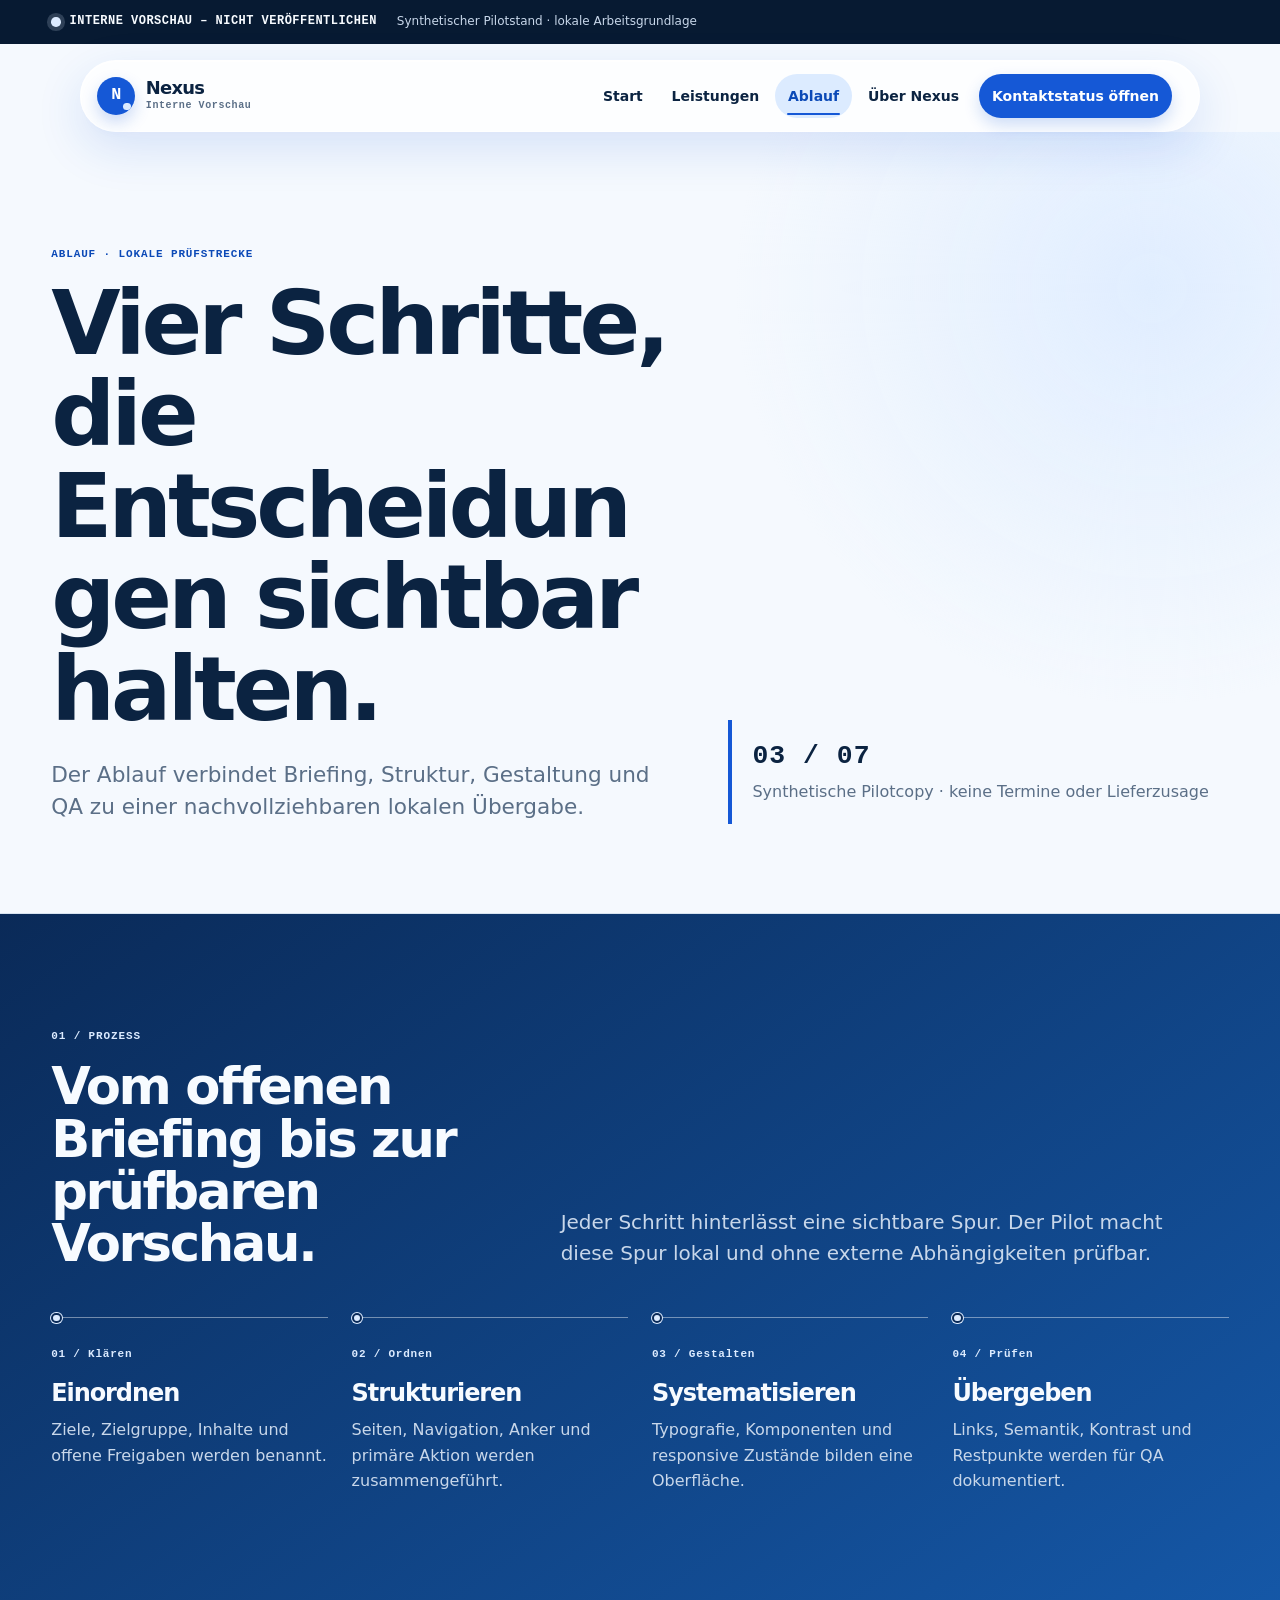
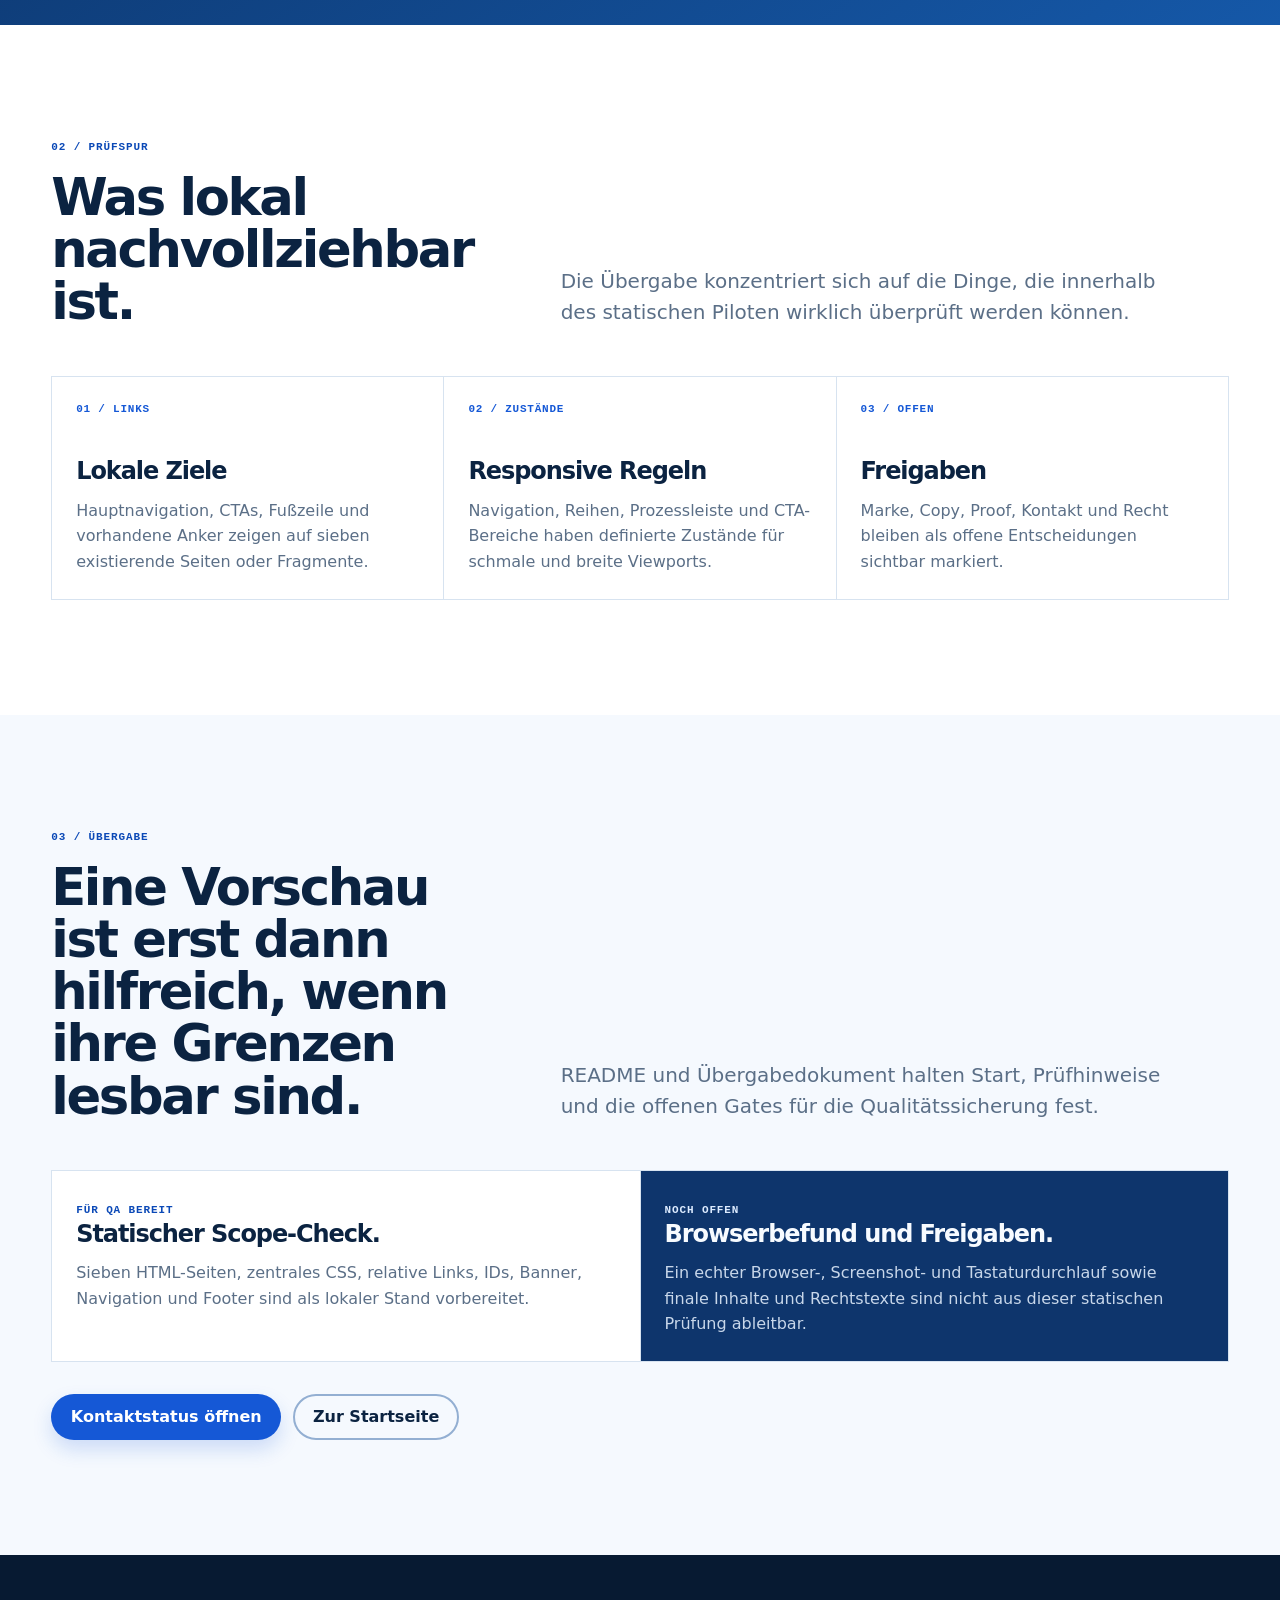
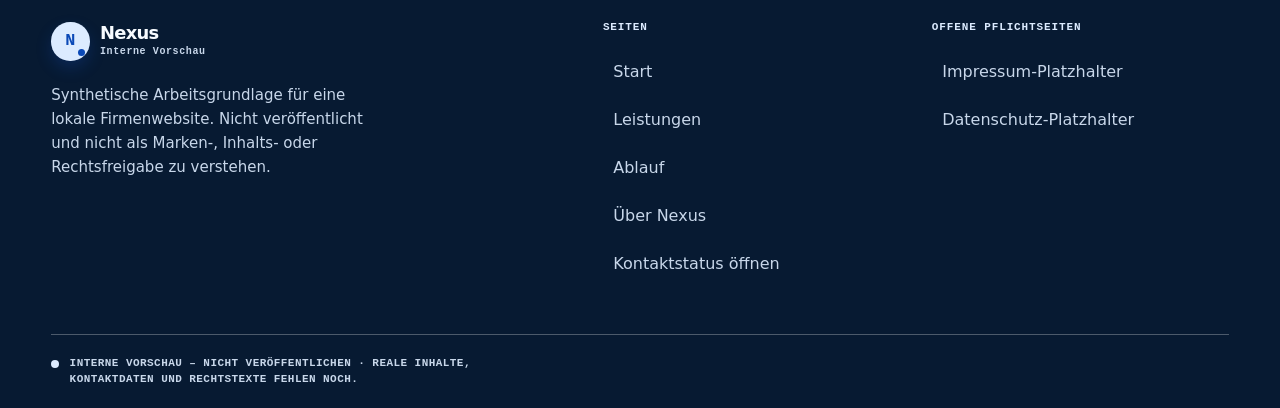
==== commit 5d5fd0e2: "Integrate Nexus content and UX preview" ====
--- a/pilot-website/ablauf.html
+++ b/pilot-website/ablauf.html
@@ -75,7 +75,7 @@
     <footer class="site-footer" data-content-plan-id="C-003">
       <div class="container footer-grid">
         <div class="footer-brand"><a class="wordmark" href="index.html" aria-label="Nexus Startseite"><span class="wordmark__mark" aria-hidden="true">N</span><span><span class="wordmark__name">Nexus</span><span class="wordmark__meta">Interne Vorschau</span></span></a><p class="footer-copy">Synthetische Arbeitsgrundlage für eine lokale Firmenwebsite. Nicht veröffentlicht und nicht als Marken-, Inhalts- oder Rechtsfreigabe zu verstehen.</p></div>
-        <nav aria-label="Footer Hauptnavigation"><p class="footer-heading">Seiten</p><ul class="footer-links"><li><a href="index.html">Start</a></li><li><a href="leistungen.html">Leistungen</a></li><li><a href="ablauf.html">Ablauf</a></li><li><a href="ueber-nexus.html">Über Nexus</a></li><li><a href="kontakt.html#kontakt-status">Kontakt-Platzhalter</a></li></ul></nav>
+        <nav aria-label="Footer Hauptnavigation"><p class="footer-heading">Seiten</p><ul class="footer-links"><li><a href="index.html">Start</a></li><li><a href="leistungen.html">Leistungen</a></li><li><a href="ablauf.html">Ablauf</a></li><li><a href="ueber-nexus.html">Über Nexus</a></li><li><a href="kontakt.html#kontakt-status">Kontaktstatus öffnen</a></li></ul></nav>
         <nav aria-label="Footer Pflichtseiten"><p class="footer-heading">Offene Pflichtseiten</p><ul class="footer-links"><li><a href="impressum.html">Impressum-Platzhalter</a></li><li><a href="datenschutz.html">Datenschutz-Platzhalter</a></li></ul></nav>
       </div>
       <div class="container footer-status"><p>INTERNE VORSCHAU – NICHT VERÖFFENTLICHEN · Reale Inhalte, Kontaktdaten und Rechtstexte fehlen noch.</p></div>
--- a/pilot-website/styles.css
+++ b/pilot-website/styles.css
@@ -39,6 +39,7 @@
 
 html {
   scroll-behavior: smooth;
+  scroll-padding-block-start: 7rem;
 }
 
 body {
@@ -81,7 +82,8 @@
 }
 
 section[id],
-main[id] {
+main[id],
+#kontakt-status {
   scroll-margin-block-start: 7rem;
 }
 
@@ -222,8 +224,6 @@
   /* Opaque first: this remains legible when backdrop-filter is unavailable. */
   background: rgb(255 255 255 / 0.96);
   box-shadow: var(--shadow-glass);
-  -webkit-backdrop-filter: blur(1.2rem) saturate(1.35);
-  backdrop-filter: blur(1.2rem) saturate(1.35);
 }
 
 .wordmark {
@@ -395,8 +395,6 @@
   background: rgb(255 255 255 / 0.96);
   box-shadow: var(--shadow-glass);
   transform: translateY(-50%);
-  -webkit-backdrop-filter: blur(1rem) saturate(1.3);
-  backdrop-filter: blur(1rem) saturate(1.3);
 }
 
 .section-rail__label {
@@ -492,6 +490,7 @@
 }
 
 .hero h1 {
+  max-width: 15ch;
   color: var(--color-ink);
 }
 
@@ -513,12 +512,22 @@
 }
 
 .hero__meta {
-  margin-block: 1.5rem 0;
+  margin-block: 0.55rem 0;
   color: var(--color-muted);
   font-family: var(--font-mono);
   font-size: 0.6875rem;
   font-weight: 700;
   letter-spacing: 0.04em;
+  line-height: 1.5;
+}
+
+.hero__status {
+  margin-block: 1.5rem 0;
+  color: var(--color-signal-blue-dark);
+  font-family: var(--font-mono);
+  font-size: 0.6875rem;
+  font-weight: 800;
+  letter-spacing: 0.03em;
   line-height: 1.5;
 }
 
@@ -527,7 +536,7 @@
   flex-wrap: wrap;
   gap: 0.75rem 1.5rem;
   padding-block-start: 1.5rem;
-  margin-block-start: 2.5rem;
+  margin-block-start: 2rem;
   border-block-start: 1px solid var(--color-line);
   color: var(--color-muted);
   font-family: var(--font-mono);
@@ -561,8 +570,6 @@
   /* Opaque first: this remains legible when backdrop-filter is unavailable. */
   background: rgb(255 255 255 / 0.96);
   box-shadow: var(--shadow-panel), inset 0 1px 0 rgb(255 255 255 / 0.92);
-  -webkit-backdrop-filter: blur(1rem);
-  backdrop-filter: blur(1rem);
   color: var(--color-ink);
 }
 
@@ -694,6 +701,11 @@
   text-transform: uppercase;
 }
 
+.section-index--subordinate {
+  color: var(--color-muted);
+  letter-spacing: 0.04em;
+}
+
 .button {
   display: inline-flex;
   align-items: center;
@@ -833,6 +845,7 @@
 .capability-row {
   display: grid;
   grid-template-columns: 4rem minmax(9rem, 0.7fr) minmax(0, 1.4fr) auto auto;
+  grid-template-areas: "number title copy status link";
   gap: 1rem 1.5rem;
   align-items: center;
   padding-block: 1.5rem;
@@ -856,17 +869,24 @@
   letter-spacing: 0.07em;
 }
 
+.capability-row__number {
+  grid-area: number;
+}
+
 .capability-row h3 {
+  grid-area: title;
   margin-block: 0;
 }
 
 .capability-row p {
+  grid-area: copy;
   max-width: 42ch;
   margin: 0;
   color: var(--color-muted);
 }
 
 .capability-row__status {
+  grid-area: status;
   display: inline-flex;
   align-items: center;
   gap: 0.4rem;
@@ -889,6 +909,7 @@
 }
 
 .text-link {
+  grid-area: link;
   display: inline-flex;
   align-items: center;
   gap: 0.45rem;
@@ -927,7 +948,7 @@
 }
 
 .proof-slot {
-  min-block-size: 15rem;
+  min-block-size: 0;
   background: #f7faff;
 }
 
@@ -939,7 +960,7 @@
 
 .proof-slot__type {
   display: block;
-  margin-block-end: 3rem;
+  margin-block-end: 1.5rem;
 }
 
 .proof-slot h3 {
@@ -1177,15 +1198,63 @@
   margin-block-start: 0;
 }
 
+.cta-band__label {
+  display: inline-flex;
+  align-items: center;
+  min-block-size: 1.75rem;
+  padding: 0.3rem 0.55rem;
+  margin-block-start: 1.1rem;
+  border-radius: var(--radius-pill);
+  background: var(--color-mist-blue);
+  color: var(--color-ink);
+  font-family: var(--font-mono);
+  font-size: 0.625rem;
+  font-weight: 800;
+  letter-spacing: 0.04em;
+  line-height: 1.25;
+}
+
 .cta-band__status {
   display: block;
-  margin-block-start: 1.5rem;
+  margin-block-start: 0.75rem;
   color: var(--color-on-dark-muted);
   font-family: var(--font-mono);
   font-size: 0.6875rem;
   font-weight: 700;
-  letter-spacing: 0.04em;
-  text-transform: uppercase;
+  letter-spacing: 0.02em;
+}
+
+.fit-block {
+  padding-block-start: clamp(2.5rem, 5vw, 4rem);
+  margin-block-start: clamp(3rem, 6vw, 5rem);
+  border-block-start: 1px solid var(--color-line);
+}
+
+.fit-block__intro {
+  display: grid;
+  grid-template-columns: minmax(0, 0.8fr) minmax(0, 1.2fr);
+  gap: 2rem 4rem;
+  align-items: end;
+  margin-block-end: 2rem;
+}
+
+.fit-block__intro h3 {
+  max-width: 22ch;
+  margin-block-end: 0;
+}
+
+.fit-block__intro p {
+  max-width: 48ch;
+  margin: 0;
+  color: var(--color-muted);
+}
+
+.fit-block__grid {
+  grid-template-columns: repeat(2, minmax(0, 1fr));
+}
+
+.fit-block__actions {
+  margin-block-start: 1.25rem;
 }
 
 .site-footer {
@@ -1305,14 +1374,20 @@
 @supports (backdrop-filter: blur(1px)) {
   .header-inner {
     background: rgb(255 255 255 / 0.78);
+    -webkit-backdrop-filter: blur(1.2rem) saturate(1.35);
+    backdrop-filter: blur(1.2rem) saturate(1.35);
   }
 
   .section-rail {
     background: rgb(255 255 255 / 0.76);
+    -webkit-backdrop-filter: blur(1rem) saturate(1.3);
+    backdrop-filter: blur(1rem) saturate(1.3);
   }
 
   .ui-specimen {
     background: rgb(255 255 255 / 0.68);
+    -webkit-backdrop-filter: blur(1rem);
+    backdrop-filter: blur(1rem);
   }
 }
 
@@ -1336,6 +1411,22 @@
   .primary-nav a {
     padding-inline: 0.6rem;
     font-size: 0.8125rem;
+  }
+}
+
+@media (max-width: 1023px) and (min-width: 901px) {
+  .capability-row {
+    grid-template-columns: 3.5rem minmax(9rem, 0.85fr) minmax(0, 1.5fr);
+    grid-template-areas:
+      "number title copy"
+      ". . status"
+      ". . link";
+    align-items: start;
+  }
+
+  .capability-row__status,
+  .capability-row .text-link {
+    justify-self: start;
   }
 }
 
@@ -1417,6 +1508,11 @@
 
   .capability-row {
     grid-template-columns: 3.5rem minmax(0, 1fr);
+    grid-template-areas:
+      "number title"
+      ". copy"
+      ". status"
+      ". link";
     gap: 0.5rem 1rem;
   }
 
@@ -1475,6 +1571,11 @@
   .footer-brand {
     grid-column: 1 / -1;
   }
+
+  .fit-block__intro {
+    grid-template-columns: 1fr;
+    gap: 1rem;
+  }
 }
 
 @media (max-width: 480px) {
@@ -1487,6 +1588,10 @@
   .stack-actions {
     align-items: stretch;
     flex-direction: column;
+  }
+
+  .hero h1 {
+    max-width: 13ch;
   }
 
   .hero__actions .button,
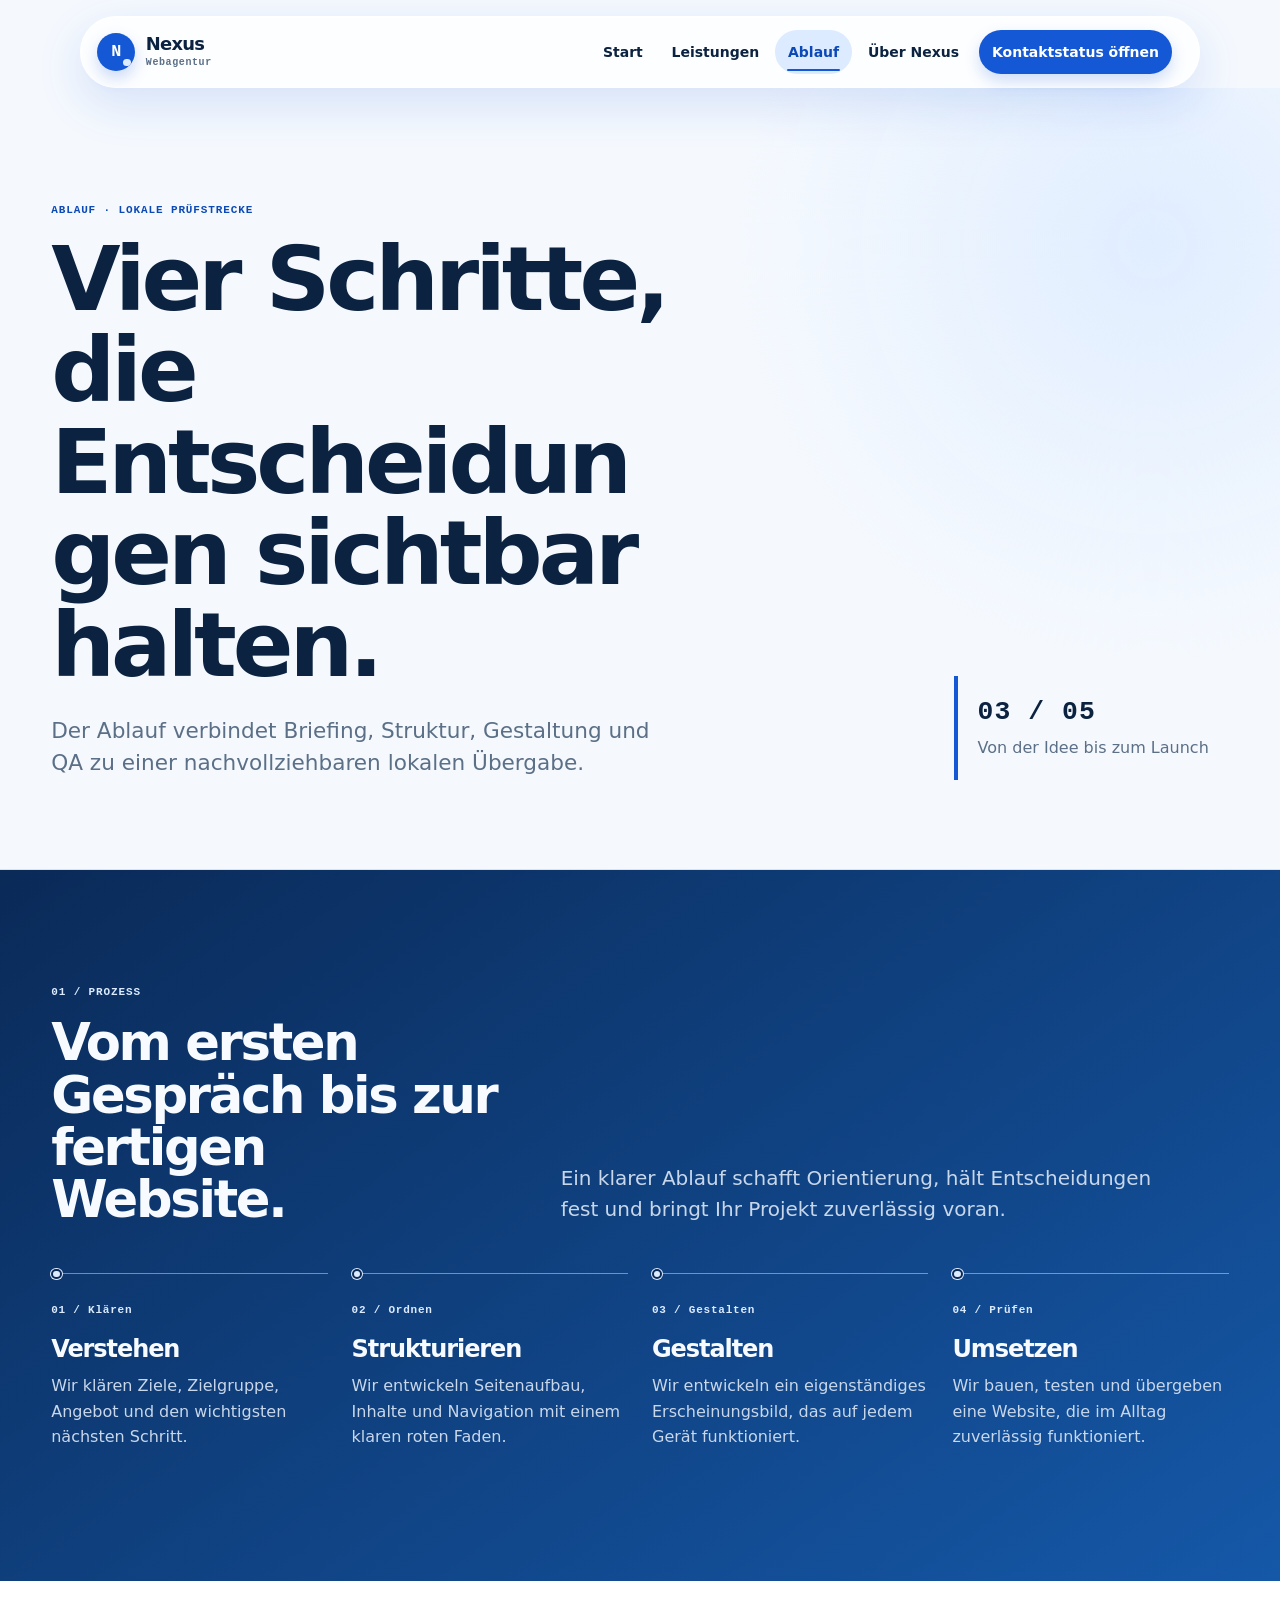
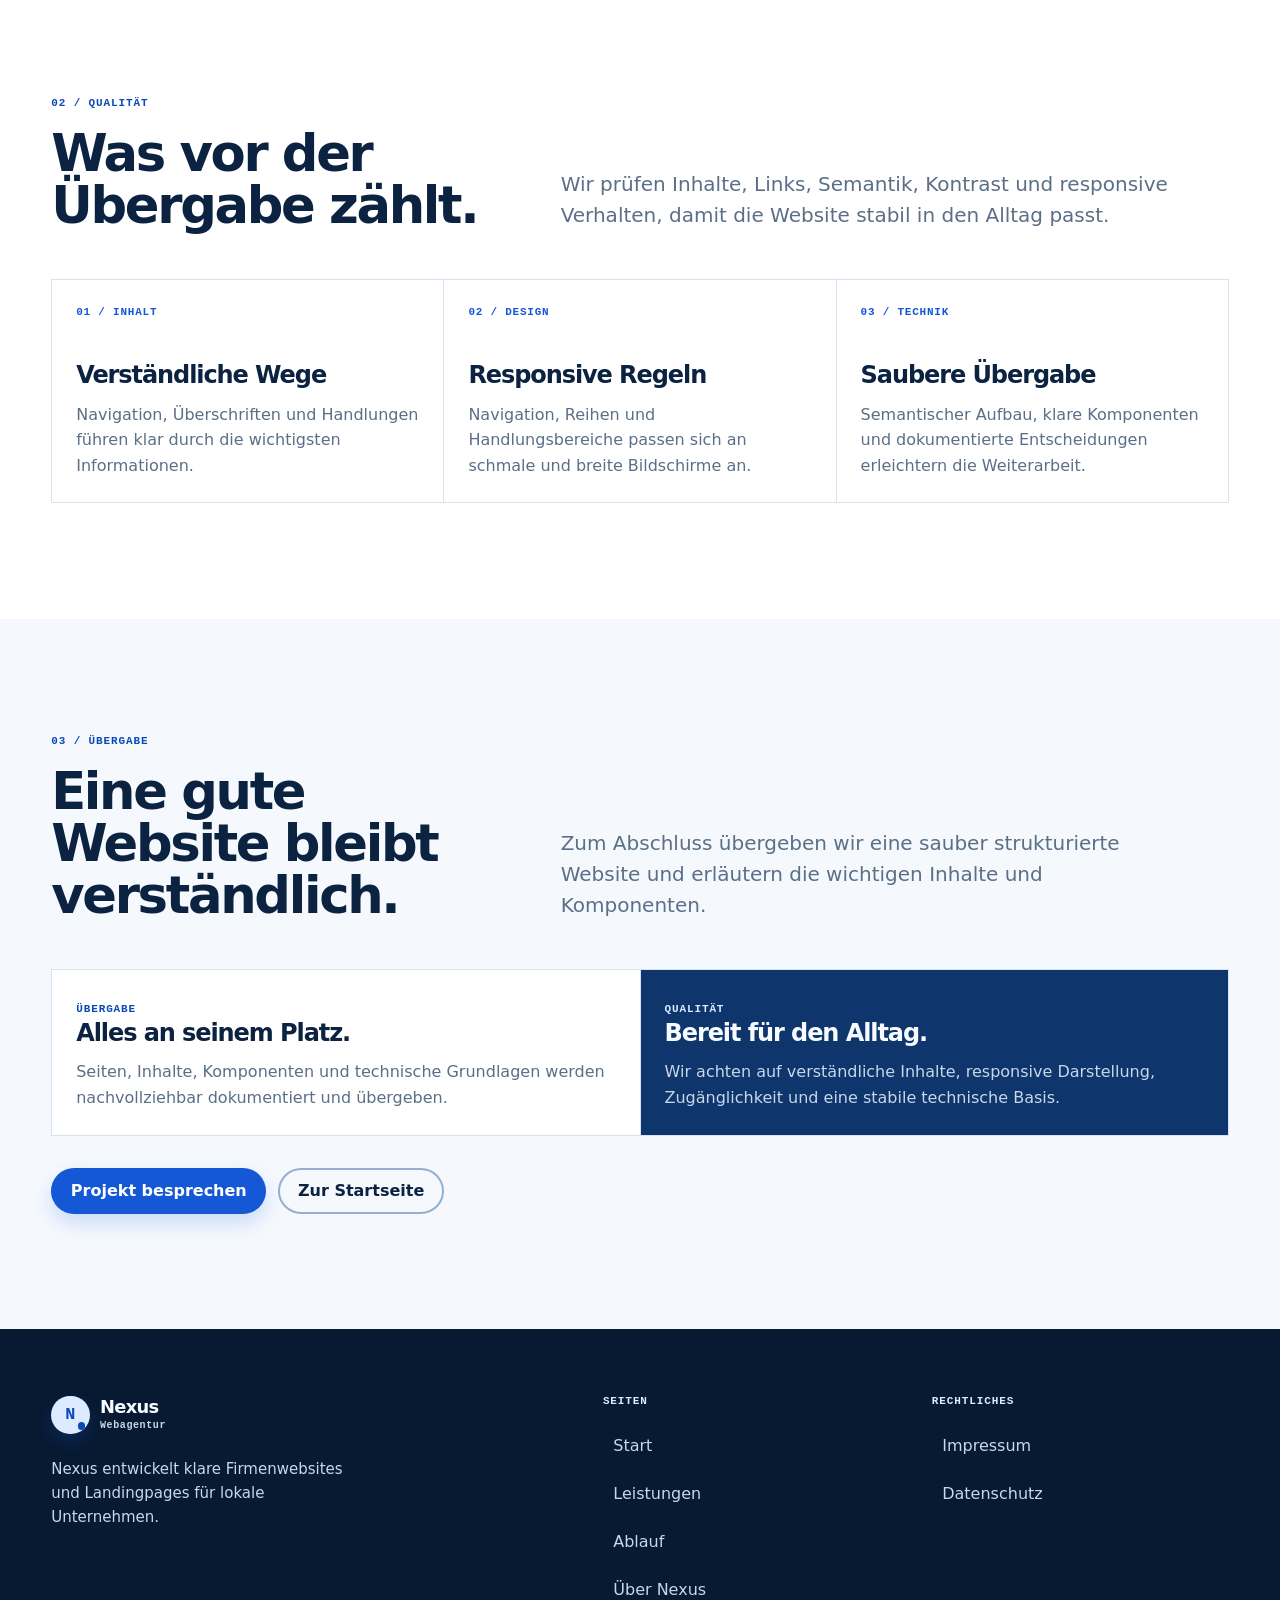
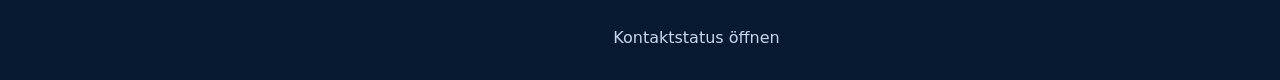
==== commit cac90258: "Refresh public preview website copy" ====
--- a/pilot-website/ablauf.html
+++ b/pilot-website/ablauf.html
@@ -3,18 +3,16 @@
   <head>
     <meta charset="utf-8">
     <meta name="viewport" content="width=device-width, initial-scale=1">
-    <meta name="robots" content="noindex,nofollow,noarchive">
-    <meta name="description" content="Interne Nexus-Vorschau für einen nachvollziehbaren Ablauf von Einordnung bis prüfbarer Übergabe.">
-    <title>Ablauf – Nexus interne Vorschau</title>
+    <meta name="description" content="Der Website-Ablauf von Nexus: Briefing, Struktur, Gestaltung, Umsetzung und Qualitätssicherung.">
+    <title>Ablauf | Nexus Webagentur</title>
     <link rel="stylesheet" href="styles.css">
     <script src="site.js" defer></script>
   </head>
   <body>
-    <div class="preview-banner" data-content-plan-id="C-006"><div class="container preview-banner__inner"><span class="preview-banner__label"><span class="preview-banner__dot" aria-hidden="true"></span>INTERNE VORSCHAU – NICHT VERÖFFENTLICHEN</span><span class="preview-banner__note">Synthetischer Pilotstand · lokale Arbeitsgrundlage</span></div></div>
     <a class="skip-link" href="#main">Zum Inhalt springen</a>
     <header class="site-header">
       <div class="container header-inner">
-        <a class="wordmark" href="index.html" aria-label="Nexus Startseite"><span class="wordmark__mark" aria-hidden="true">N</span><span><span class="wordmark__name">Nexus</span><span class="wordmark__meta">Interne Vorschau</span></span></a>
+        <a class="wordmark" href="index.html" aria-label="Nexus Startseite"><span class="wordmark__mark" aria-hidden="true">N</span><span><span class="wordmark__name">Nexus</span><span class="wordmark__meta">Webagentur</span></span></a>
         <button class="menu-toggle" type="button" data-menu-toggle aria-expanded="false" aria-controls="primary-menu">Menü</button>
         <nav class="primary-nav" id="primary-menu" aria-label="Hauptnavigation" data-content-plan-id="C-002"><ul><li><a href="index.html">Start</a></li><li><a href="leistungen.html">Leistungen</a></li><li><a href="ablauf.html" aria-current="page">Ablauf</a></li><li><a href="ueber-nexus.html">Über Nexus</a></li><li><a class="nav-cta" href="kontakt.html#kontakt-status">Kontaktstatus öffnen</a></li></ul></nav>
       </div>
@@ -33,52 +31,51 @@
       <section class="page-hero" aria-labelledby="page-title">
         <div class="container page-hero__grid">
           <div><p class="eyebrow">Ablauf · lokale Prüfstrecke</p><h1 id="page-title">Vier Schritte, die Entscheidungen sichtbar halten.</h1><p class="page-hero__lead">Der Ablauf verbindet Briefing, Struktur, Gestaltung und QA zu einer nachvollziehbaren lokalen Übergabe.</p></div>
-          <div class="page-hero__index">03 / 07<small>Synthetische Pilotcopy · keine Termine oder Lieferzusage</small></div>
+          <div class="page-hero__index">03 / 05<small>Von der Idee bis zum Launch</small></div>
         </div>
       </section>
 
       <section class="section section--dark" id="prozess" aria-labelledby="process-title">
         <div class="container">
-          <div class="section-intro"><div><p class="section-index">01 / Prozess</p><h2 id="process-title">Vom offenen Briefing bis zur prüfbaren Vorschau.</h2></div><p class="section-intro__lead">Jeder Schritt hinterlässt eine sichtbare Spur. Der Pilot macht diese Spur lokal und ohne externe Abhängigkeiten prüfbar.</p></div>
+          <div class="section-intro"><div><p class="section-index">01 / Prozess</p><h2 id="process-title">Vom ersten Gespräch bis zur fertigen Website.</h2></div><p class="section-intro__lead">Ein klarer Ablauf schafft Orientierung, hält Entscheidungen fest und bringt Ihr Projekt zuverlässig voran.</p></div>
           <ol class="process-rail">
-            <li class="process-step"><span class="process-step__number">01 / Klären</span><h3>Einordnen</h3><p>Ziele, Zielgruppe, Inhalte und offene Freigaben werden benannt.</p></li>
-            <li class="process-step"><span class="process-step__number">02 / Ordnen</span><h3>Strukturieren</h3><p>Seiten, Navigation, Anker und primäre Aktion werden zusammengeführt.</p></li>
-            <li class="process-step"><span class="process-step__number">03 / Gestalten</span><h3>Systematisieren</h3><p>Typografie, Komponenten und responsive Zustände bilden eine Oberfläche.</p></li>
-            <li class="process-step"><span class="process-step__number">04 / Prüfen</span><h3>Übergeben</h3><p>Links, Semantik, Kontrast und Restpunkte werden für QA dokumentiert.</p></li>
+            <li class="process-step"><span class="process-step__number">01 / Klären</span><h3>Verstehen</h3><p>Wir klären Ziele, Zielgruppe, Angebot und den wichtigsten nächsten Schritt.</p></li>
+            <li class="process-step"><span class="process-step__number">02 / Ordnen</span><h3>Strukturieren</h3><p>Wir entwickeln Seitenaufbau, Inhalte und Navigation mit einem klaren roten Faden.</p></li>
+            <li class="process-step"><span class="process-step__number">03 / Gestalten</span><h3>Gestalten</h3><p>Wir entwickeln ein eigenständiges Erscheinungsbild, das auf jedem Gerät funktioniert.</p></li>
+            <li class="process-step"><span class="process-step__number">04 / Prüfen</span><h3>Umsetzen</h3><p>Wir bauen, testen und übergeben eine Website, die im Alltag zuverlässig funktioniert.</p></li>
           </ol>
         </div>
       </section>
 
       <section class="section section--surface" id="pruefung" aria-labelledby="check-title">
         <div class="container">
-          <div class="section-intro"><div><p class="section-index">02 / Prüfspur</p><h2 id="check-title">Was lokal nachvollziehbar ist.</h2></div><p class="section-intro__lead">Die Übergabe konzentriert sich auf die Dinge, die innerhalb des statischen Piloten wirklich überprüft werden können.</p></div>
+          <div class="section-intro"><div><p class="section-index">02 / Qualität</p><h2 id="check-title">Was vor der Übergabe zählt.</h2></div><p class="section-intro__lead">Wir prüfen Inhalte, Links, Semantik, Kontrast und responsive Verhalten, damit die Website stabil in den Alltag passt.</p></div>
           <div class="qa-grid">
-            <article class="qa-card"><span class="qa-card__number">01 / LINKS</span><h3>Lokale Ziele</h3><p>Hauptnavigation, CTAs, Fußzeile und vorhandene Anker zeigen auf sieben existierende Seiten oder Fragmente.</p></article>
-            <article class="qa-card"><span class="qa-card__number">02 / ZUSTÄNDE</span><h3>Responsive Regeln</h3><p>Navigation, Reihen, Prozessleiste und CTA-Bereiche haben definierte Zustände für schmale und breite Viewports.</p></article>
-            <article class="qa-card"><span class="qa-card__number">03 / OFFEN</span><h3>Freigaben</h3><p>Marke, Copy, Proof, Kontakt und Recht bleiben als offene Entscheidungen sichtbar markiert.</p></article>
+            <article class="qa-card"><span class="qa-card__number">01 / INHALT</span><h3>Verständliche Wege</h3><p>Navigation, Überschriften und Handlungen führen klar durch die wichtigsten Informationen.</p></article>
+            <article class="qa-card"><span class="qa-card__number">02 / DESIGN</span><h3>Responsive Regeln</h3><p>Navigation, Reihen und Handlungsbereiche passen sich an schmale und breite Bildschirme an.</p></article>
+            <article class="qa-card"><span class="qa-card__number">03 / TECHNIK</span><h3>Saubere Übergabe</h3><p>Semantischer Aufbau, klare Komponenten und dokumentierte Entscheidungen erleichtern die Weiterarbeit.</p></article>
           </div>
         </div>
       </section>
 
       <section class="section" id="handoff" aria-labelledby="handoff-title">
         <div class="container">
-          <div class="section-intro"><div><p class="section-index">03 / Übergabe</p><h2 id="handoff-title">Eine Vorschau ist erst dann hilfreich, wenn ihre Grenzen lesbar sind.</h2></div><p class="section-intro__lead">README und Übergabedokument halten Start, Prüfhinweise und die offenen Gates für die Qualitätssicherung fest.</p></div>
+          <div class="section-intro"><div><p class="section-index">03 / Übergabe</p><h2 id="handoff-title">Eine gute Website bleibt verständlich.</h2></div><p class="section-intro__lead">Zum Abschluss übergeben wir eine sauber strukturierte Website und erläutern die wichtigen Inhalte und Komponenten.</p></div>
           <div class="boundary-grid">
-            <article class="boundary-card"><span class="meta-label">Für QA bereit</span><h3>Statischer Scope-Check.</h3><p>Sieben HTML-Seiten, zentrales CSS, relative Links, IDs, Banner, Navigation und Footer sind als lokaler Stand vorbereitet.</p></article>
-            <article class="boundary-card boundary-card--dark"><span class="meta-label">Noch offen</span><h3>Browserbefund und Freigaben.</h3><p>Ein echter Browser-, Screenshot- und Tastaturdurchlauf sowie finale Inhalte und Rechtstexte sind nicht aus dieser statischen Prüfung ableitbar.</p></article>
+            <article class="boundary-card"><span class="meta-label">Übergabe</span><h3>Alles an seinem Platz.</h3><p>Seiten, Inhalte, Komponenten und technische Grundlagen werden nachvollziehbar dokumentiert und übergeben.</p></article>
+            <article class="boundary-card boundary-card--dark"><span class="meta-label">Qualität</span><h3>Bereit für den Alltag.</h3><p>Wir achten auf verständliche Inhalte, responsive Darstellung, Zugänglichkeit und eine stabile technische Basis.</p></article>
           </div>
-          <div class="stack-actions"><a class="button button--primary" href="kontakt.html#kontakt-status">Kontaktstatus öffnen</a><a class="button button--outline" href="index.html">Zur Startseite</a></div>
+          <div class="stack-actions"><a class="button button--primary" href="kontakt.html#kontakt-status">Projekt besprechen</a><a class="button button--outline" href="index.html">Zur Startseite</a></div>
         </div>
       </section>
     </main>
 
     <footer class="site-footer" data-content-plan-id="C-003">
       <div class="container footer-grid">
-        <div class="footer-brand"><a class="wordmark" href="index.html" aria-label="Nexus Startseite"><span class="wordmark__mark" aria-hidden="true">N</span><span><span class="wordmark__name">Nexus</span><span class="wordmark__meta">Interne Vorschau</span></span></a><p class="footer-copy">Synthetische Arbeitsgrundlage für eine lokale Firmenwebsite. Nicht veröffentlicht und nicht als Marken-, Inhalts- oder Rechtsfreigabe zu verstehen.</p></div>
+        <div class="footer-brand"><a class="wordmark" href="index.html" aria-label="Nexus Startseite"><span class="wordmark__mark" aria-hidden="true">N</span><span><span class="wordmark__name">Nexus</span><span class="wordmark__meta">Webagentur</span></span></a><p class="footer-copy">Nexus entwickelt klare Firmenwebsites und Landingpages für lokale Unternehmen.</p></div>
         <nav aria-label="Footer Hauptnavigation"><p class="footer-heading">Seiten</p><ul class="footer-links"><li><a href="index.html">Start</a></li><li><a href="leistungen.html">Leistungen</a></li><li><a href="ablauf.html">Ablauf</a></li><li><a href="ueber-nexus.html">Über Nexus</a></li><li><a href="kontakt.html#kontakt-status">Kontaktstatus öffnen</a></li></ul></nav>
-        <nav aria-label="Footer Pflichtseiten"><p class="footer-heading">Offene Pflichtseiten</p><ul class="footer-links"><li><a href="impressum.html">Impressum-Platzhalter</a></li><li><a href="datenschutz.html">Datenschutz-Platzhalter</a></li></ul></nav>
+        <nav aria-label="Footer Pflichtseiten"><p class="footer-heading">Rechtliches</p><ul class="footer-links"><li><a href="impressum.html">Impressum</a></li><li><a href="datenschutz.html">Datenschutz</a></li></ul></nav>
       </div>
-      <div class="container footer-status"><p>INTERNE VORSCHAU – NICHT VERÖFFENTLICHEN · Reale Inhalte, Kontaktdaten und Rechtstexte fehlen noch.</p></div>
     </footer>
   </body>
 </html>
--- a/pilot-website/styles.css
+++ b/pilot-website/styles.css
@@ -387,7 +387,7 @@
   flex-direction: column;
   align-items: stretch;
   gap: 0.65rem;
-  width: 6rem;
+  width: 10rem;
   padding: 0.7rem;
   border: 1px solid rgb(255 255 255 / 0.9);
   border-radius: 1.2rem;
@@ -473,15 +473,15 @@
 
 .hero-grid {
   display: grid;
-  grid-template-columns: repeat(12, minmax(0, 1fr));
-  gap: 3rem;
-  align-items: center;
-  min-block-size: min(47rem, calc(100vh - 9rem));
-  padding-block: clamp(4rem, 8vw, 8rem) clamp(3rem, 6vw, 5rem);
+  grid-template-columns: minmax(0, 1.6fr) minmax(18rem, 0.8fr);
+  gap: clamp(2rem, 4vw, 4rem);
+  align-items: center;
+  min-block-size: min(42rem, calc(100vh - 11rem));
+  padding-block: clamp(3rem, 6vw, 6rem) clamp(2.5rem, 4vw, 4rem);
 }
 
 .hero__copy {
-  grid-column: span 7;
+  min-inline-size: 0;
 }
 
 .hero .eyebrow,
@@ -490,12 +490,15 @@
 }
 
 .hero h1 {
-  max-width: 15ch;
+  max-width: 22ch;
+  overflow-wrap: normal;
+  font-size: clamp(2.75rem, 3.5vw, 3.5rem);
+  text-wrap: balance;
   color: var(--color-ink);
 }
 
 .hero__lead {
-  max-width: 44ch;
+  max-width: 56ch;
   margin-block-end: 0;
   color: var(--color-muted);
   font-size: clamp(1.125rem, 1.7vw, 1.35rem);
@@ -512,6 +515,7 @@
 }
 
 .hero__meta {
+  max-width: none;
   margin-block: 0.55rem 0;
   color: var(--color-muted);
   font-family: var(--font-mono);
@@ -522,6 +526,7 @@
 }
 
 .hero__status {
+  max-width: none;
   margin-block: 1.5rem 0;
   color: var(--color-signal-blue-dark);
   font-family: var(--font-mono);
@@ -563,7 +568,7 @@
 
 .ui-specimen {
   position: relative;
-  grid-column: 9 / -1;
+  min-inline-size: 0;
   padding: 0.75rem;
   border: 1px solid rgb(89 135 197 / 0.35);
   border-radius: 1.25rem;
@@ -1414,6 +1419,22 @@
   }
 }
 
+@media (min-width: 901px) {
+  .hero + .section {
+    padding-block-start: clamp(3rem, 5vw, 5rem);
+  }
+}
+
+@media (min-width: 1200px) {
+  .hero-grid {
+    padding-block: clamp(2.5rem, 4vw, 4rem) 2rem;
+  }
+
+  .hero + .section {
+    padding-block-start: clamp(2.5rem, 4vw, 4rem);
+  }
+}
+
 @media (max-width: 1023px) and (min-width: 901px) {
   .capability-row {
     grid-template-columns: 3.5rem minmax(9rem, 0.85fr) minmax(0, 1.5fr);
@@ -1628,3 +1649,7 @@
     animation-iteration-count: 1 !important;
   }
 }
+.preview-banner,
+.footer-status {
+  display: none;
+}
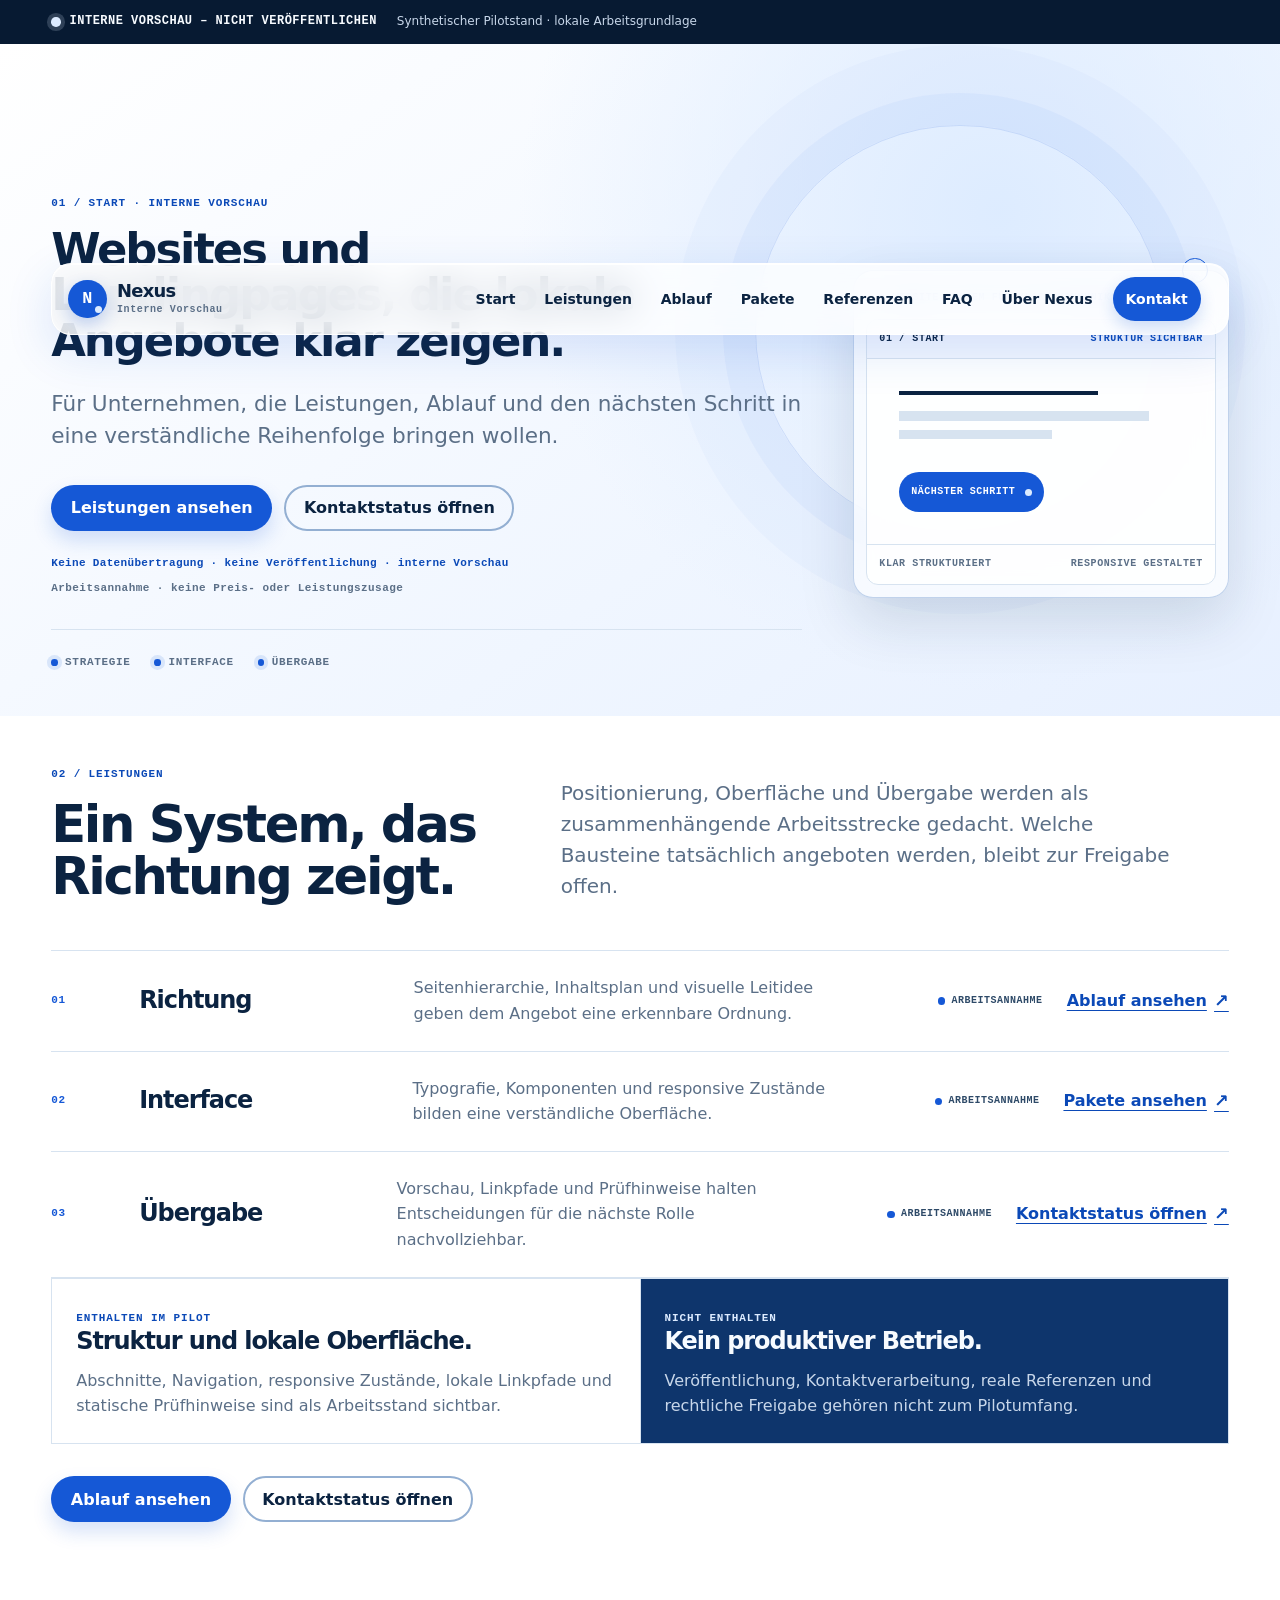
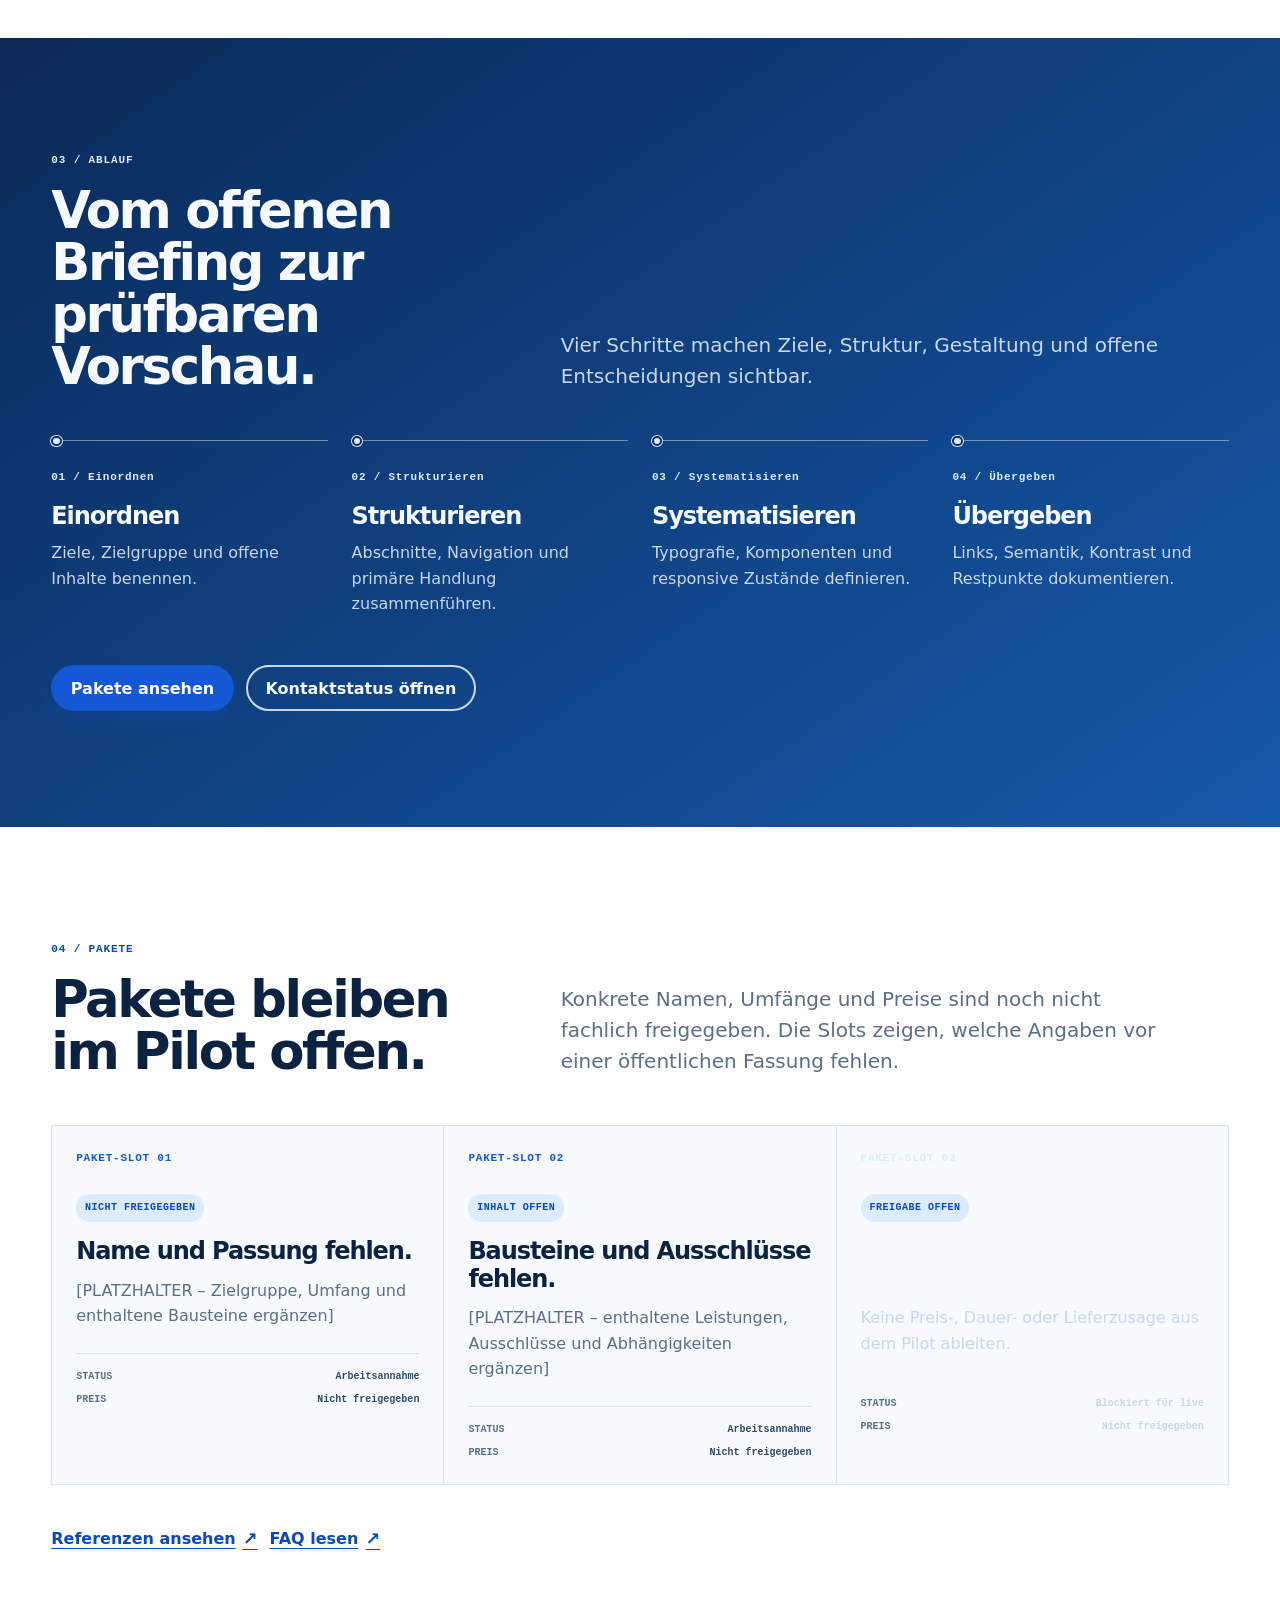
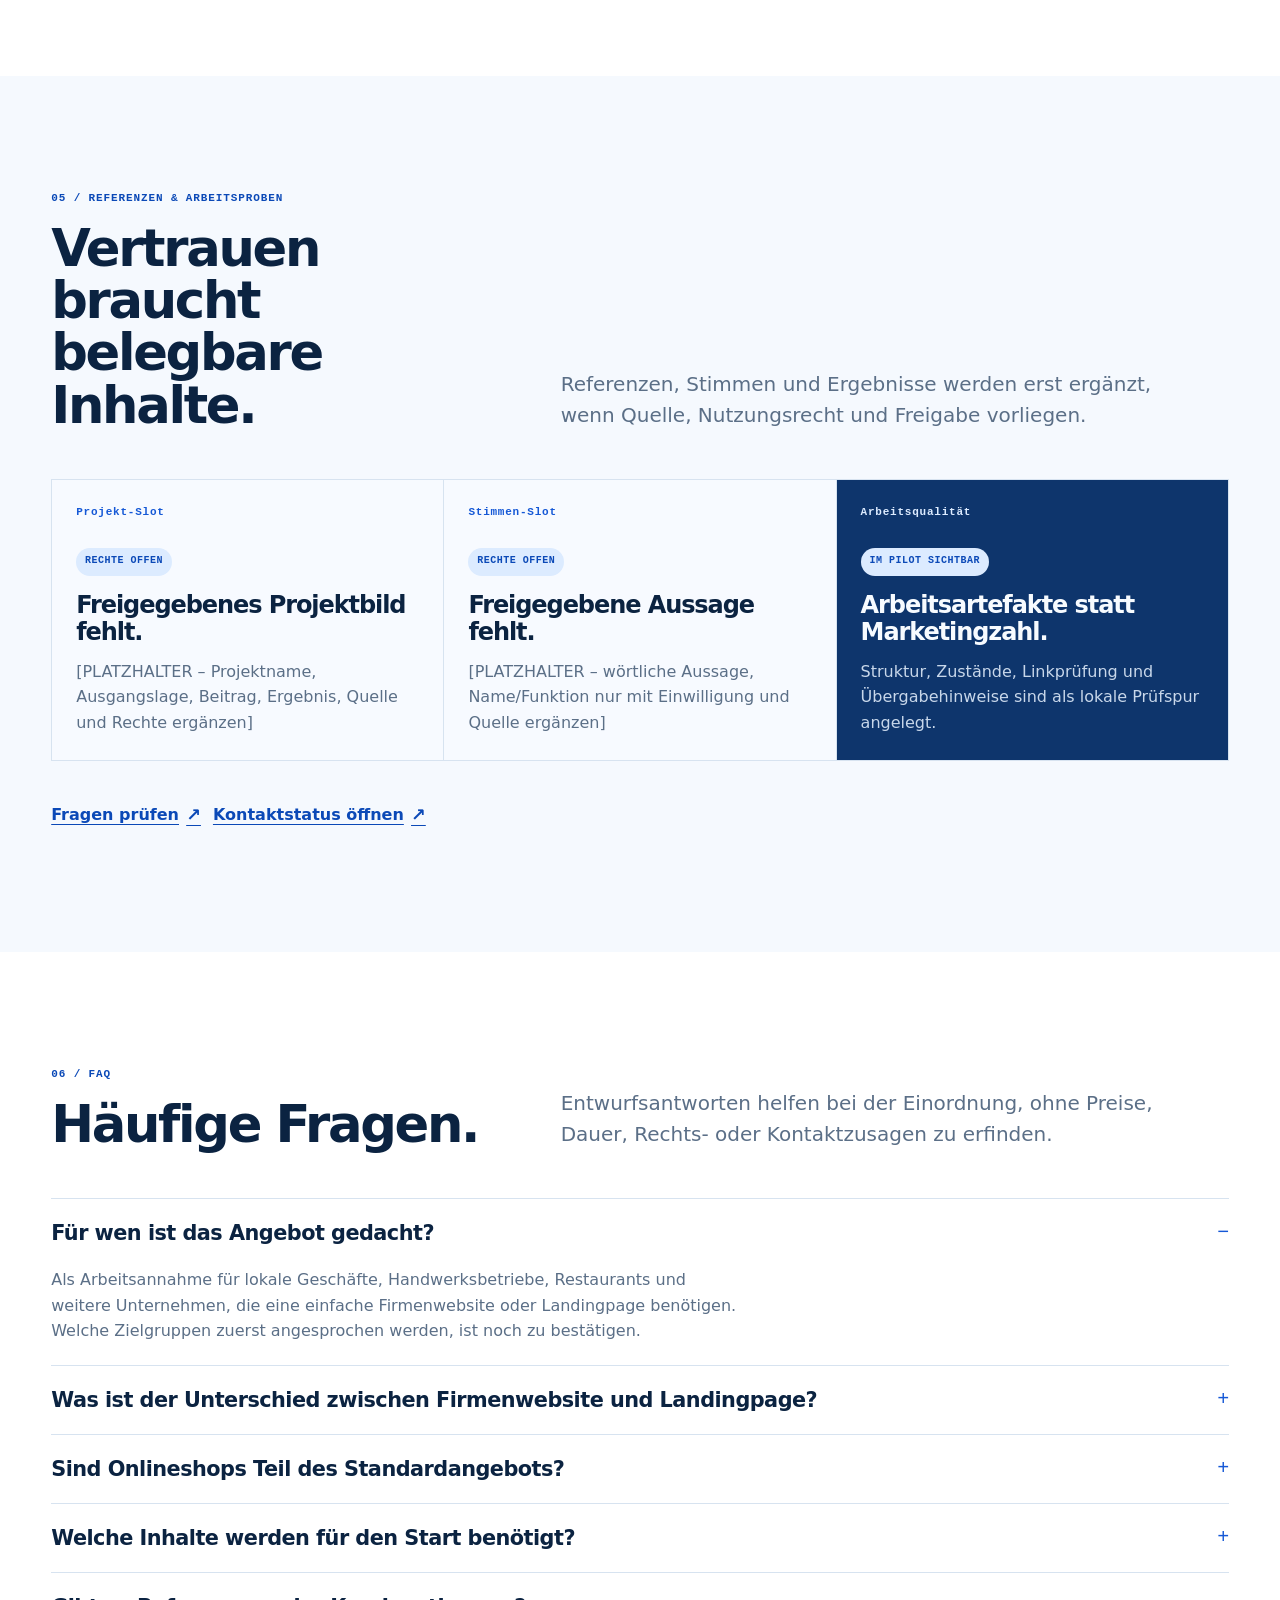
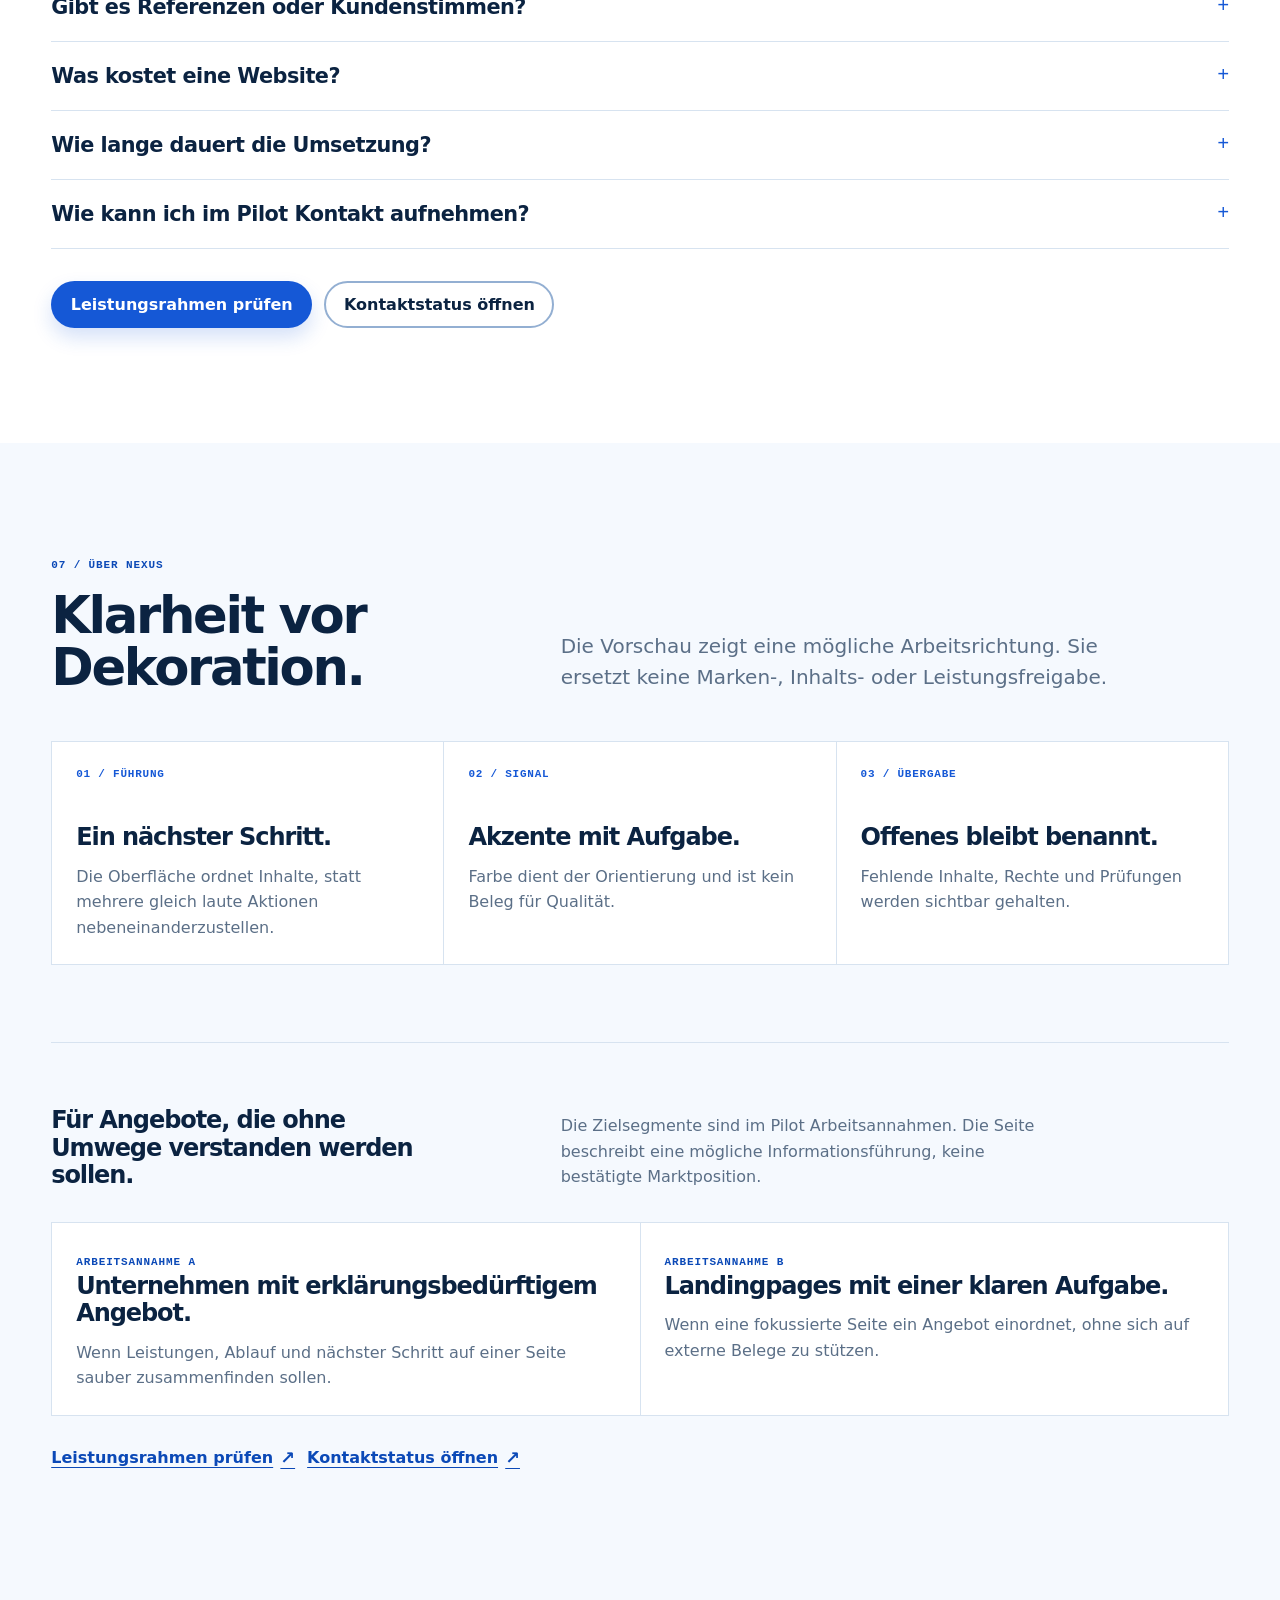
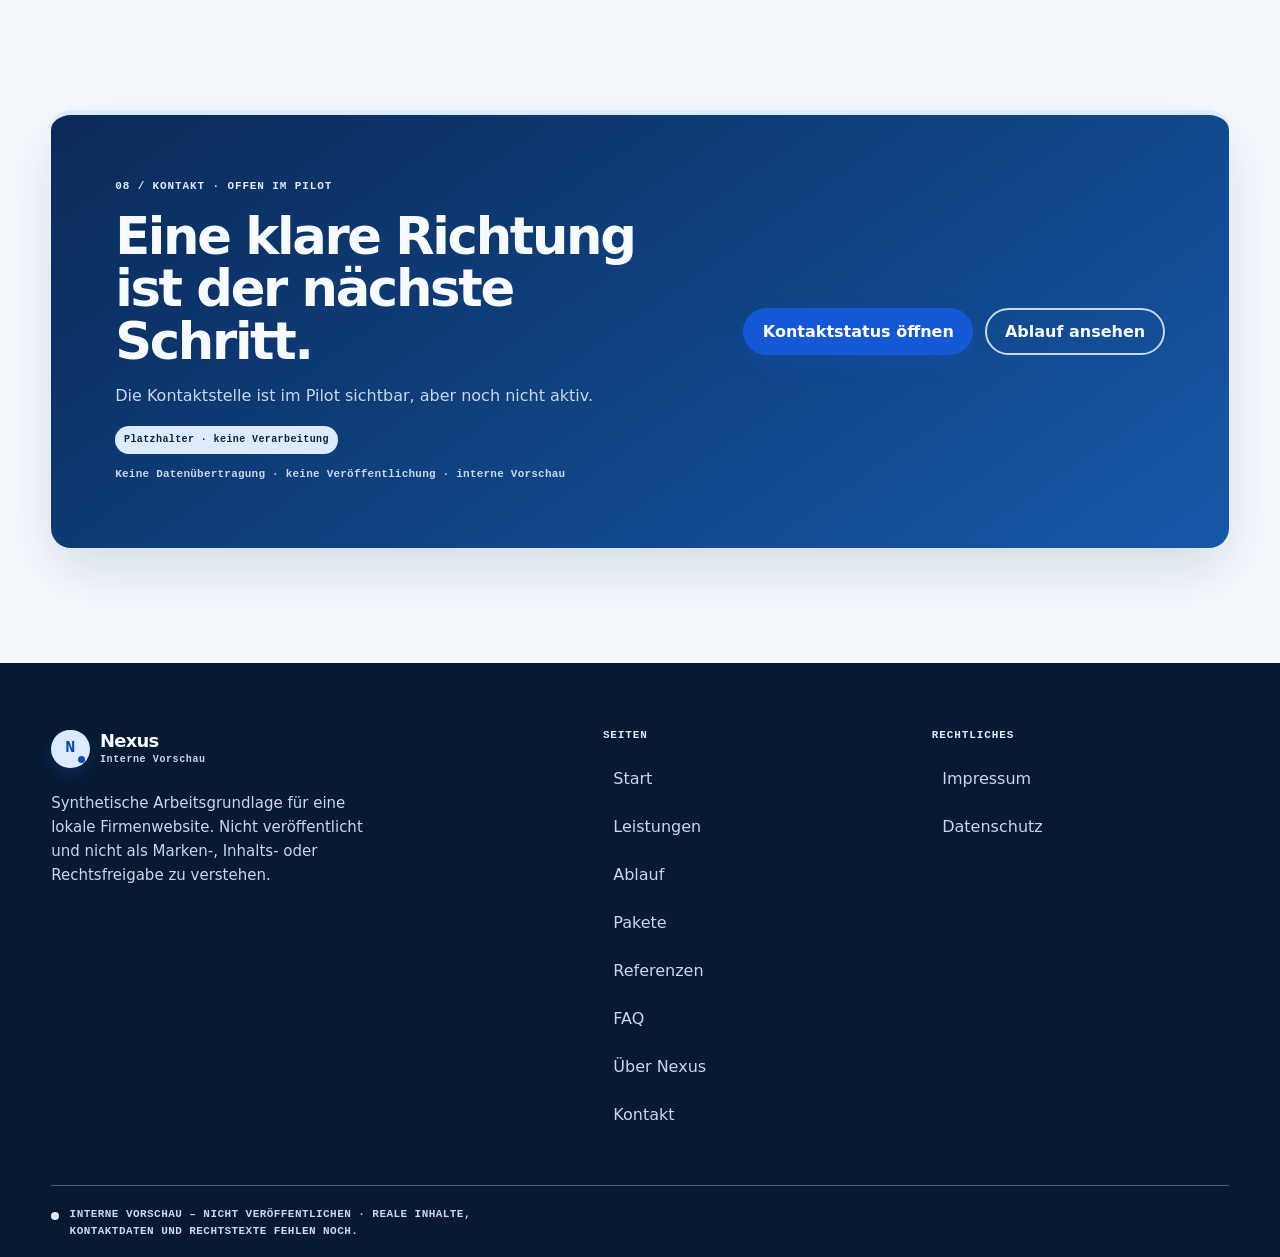
==== commit b6ad874f: "Implement canonical one-page preview IA" ====
--- a/pilot-website/ablauf.html
+++ b/pilot-website/ablauf.html
@@ -3,79 +3,26 @@
   <head>
     <meta charset="utf-8">
     <meta name="viewport" content="width=device-width, initial-scale=1">
-    <meta name="description" content="Der Website-Ablauf von Nexus: Briefing, Struktur, Gestaltung, Umsetzung und Qualitätssicherung.">
-    <title>Ablauf | Nexus Webagentur</title>
+    <meta name="robots" content="noindex,nofollow,noarchive">
+    <meta name="description" content="Interner Kompatibilitätseinstieg zur kanonischen Nexus-One-Page.">
+    <title>Ablauf · Kompatibilitätsziel · Nexus interne Vorschau</title>
+    <meta http-equiv="refresh" content="0; url=index.html#ablauf">
     <link rel="stylesheet" href="styles.css">
-    <script src="site.js" defer></script>
   </head>
   <body>
+    <div class="preview-banner"><div class="container preview-banner__inner"><span class="preview-banner__label"><span class="preview-banner__dot" aria-hidden="true"></span>INTERNE VORSCHAU – NICHT VERÖFFENTLICHEN</span><span class="preview-banner__note">Kompatibilitätsziel · zentrale One-Page</span></div></div>
     <a class="skip-link" href="#main">Zum Inhalt springen</a>
-    <header class="site-header">
-      <div class="container header-inner">
-        <a class="wordmark" href="index.html" aria-label="Nexus Startseite"><span class="wordmark__mark" aria-hidden="true">N</span><span><span class="wordmark__name">Nexus</span><span class="wordmark__meta">Webagentur</span></span></a>
-        <button class="menu-toggle" type="button" data-menu-toggle aria-expanded="false" aria-controls="primary-menu">Menü</button>
-        <nav class="primary-nav" id="primary-menu" aria-label="Hauptnavigation" data-content-plan-id="C-002"><ul><li><a href="index.html">Start</a></li><li><a href="leistungen.html">Leistungen</a></li><li><a href="ablauf.html" aria-current="page">Ablauf</a></li><li><a href="ueber-nexus.html">Über Nexus</a></li><li><a class="nav-cta" href="kontakt.html#kontakt-status">Kontaktstatus öffnen</a></li></ul></nav>
-      </div>
-    </header>
-
-    <aside class="section-rail" data-section-rail aria-label="Schnellnavigation">
-      <span class="section-rail__label">Abschnitte</span>
-      <nav aria-label="Seitenabschnitte">
-        <a href="#prozess" aria-label="Zum Abschnitt Prozess" aria-current="location"><span class="section-rail__number">01</span><span class="section-rail__name">Prozess</span></a>
-        <a href="#pruefung" aria-label="Zum Abschnitt Prüfspur"><span class="section-rail__number">02</span><span class="section-rail__name">Prüfspur</span></a>
-        <a href="#handoff" aria-label="Zum Abschnitt Übergabe"><span class="section-rail__number">03</span><span class="section-rail__name">Übergabe</span></a>
-      </nav>
-    </aside>
-
     <main id="main" tabindex="-1">
       <section class="page-hero" aria-labelledby="page-title">
         <div class="container page-hero__grid">
-          <div><p class="eyebrow">Ablauf · lokale Prüfstrecke</p><h1 id="page-title">Vier Schritte, die Entscheidungen sichtbar halten.</h1><p class="page-hero__lead">Der Ablauf verbindet Briefing, Struktur, Gestaltung und QA zu einer nachvollziehbaren lokalen Übergabe.</p></div>
-          <div class="page-hero__index">03 / 05<small>Von der Idee bis zum Launch</small></div>
+          <div><p class="eyebrow">Kompatibilitätsziel · Ablauf</p><h1 id="page-title">Dieser Einstieg ist nicht kanonisch.</h1><p class="page-hero__lead">Die bestätigte Marketingstruktur liegt in einer einzigen One-Page. Diese Datei bleibt nur für alte lokale Pfade erhalten.</p><a class="button button--signal" href="index.html#ablauf">Zur One-Page</a></div>
+          <div class="page-hero__index">Alias<small>noindex · zurück zu `#ablauf`</small></div>
         </div>
       </section>
-
-      <section class="section section--dark" id="prozess" aria-labelledby="process-title">
-        <div class="container">
-          <div class="section-intro"><div><p class="section-index">01 / Prozess</p><h2 id="process-title">Vom ersten Gespräch bis zur fertigen Website.</h2></div><p class="section-intro__lead">Ein klarer Ablauf schafft Orientierung, hält Entscheidungen fest und bringt Ihr Projekt zuverlässig voran.</p></div>
-          <ol class="process-rail">
-            <li class="process-step"><span class="process-step__number">01 / Klären</span><h3>Verstehen</h3><p>Wir klären Ziele, Zielgruppe, Angebot und den wichtigsten nächsten Schritt.</p></li>
-            <li class="process-step"><span class="process-step__number">02 / Ordnen</span><h3>Strukturieren</h3><p>Wir entwickeln Seitenaufbau, Inhalte und Navigation mit einem klaren roten Faden.</p></li>
-            <li class="process-step"><span class="process-step__number">03 / Gestalten</span><h3>Gestalten</h3><p>Wir entwickeln ein eigenständiges Erscheinungsbild, das auf jedem Gerät funktioniert.</p></li>
-            <li class="process-step"><span class="process-step__number">04 / Prüfen</span><h3>Umsetzen</h3><p>Wir bauen, testen und übergeben eine Website, die im Alltag zuverlässig funktioniert.</p></li>
-          </ol>
-        </div>
-      </section>
-
-      <section class="section section--surface" id="pruefung" aria-labelledby="check-title">
-        <div class="container">
-          <div class="section-intro"><div><p class="section-index">02 / Qualität</p><h2 id="check-title">Was vor der Übergabe zählt.</h2></div><p class="section-intro__lead">Wir prüfen Inhalte, Links, Semantik, Kontrast und responsive Verhalten, damit die Website stabil in den Alltag passt.</p></div>
-          <div class="qa-grid">
-            <article class="qa-card"><span class="qa-card__number">01 / INHALT</span><h3>Verständliche Wege</h3><p>Navigation, Überschriften und Handlungen führen klar durch die wichtigsten Informationen.</p></article>
-            <article class="qa-card"><span class="qa-card__number">02 / DESIGN</span><h3>Responsive Regeln</h3><p>Navigation, Reihen und Handlungsbereiche passen sich an schmale und breite Bildschirme an.</p></article>
-            <article class="qa-card"><span class="qa-card__number">03 / TECHNIK</span><h3>Saubere Übergabe</h3><p>Semantischer Aufbau, klare Komponenten und dokumentierte Entscheidungen erleichtern die Weiterarbeit.</p></article>
-          </div>
-        </div>
-      </section>
-
-      <section class="section" id="handoff" aria-labelledby="handoff-title">
-        <div class="container">
-          <div class="section-intro"><div><p class="section-index">03 / Übergabe</p><h2 id="handoff-title">Eine gute Website bleibt verständlich.</h2></div><p class="section-intro__lead">Zum Abschluss übergeben wir eine sauber strukturierte Website und erläutern die wichtigen Inhalte und Komponenten.</p></div>
-          <div class="boundary-grid">
-            <article class="boundary-card"><span class="meta-label">Übergabe</span><h3>Alles an seinem Platz.</h3><p>Seiten, Inhalte, Komponenten und technische Grundlagen werden nachvollziehbar dokumentiert und übergeben.</p></article>
-            <article class="boundary-card boundary-card--dark"><span class="meta-label">Qualität</span><h3>Bereit für den Alltag.</h3><p>Wir achten auf verständliche Inhalte, responsive Darstellung, Zugänglichkeit und eine stabile technische Basis.</p></article>
-          </div>
-          <div class="stack-actions"><a class="button button--primary" href="kontakt.html#kontakt-status">Projekt besprechen</a><a class="button button--outline" href="index.html">Zur Startseite</a></div>
-        </div>
+      <section class="section section--surface" aria-labelledby="status-title">
+        <div class="container"><div class="status-card" role="note"><span class="status-card__label">Kompatibilität · keine zweite Contentquelle</span><h2 id="status-title">Den Ablauf finden Sie auf der zentralen Seite.</h2><p>Der automatische Einstieg führt zu <code>index.html#ablauf</code>. Dauer, Budget und Abnahme werden aus dem Pilot nicht abgeleitet.</p></div></div>
       </section>
     </main>
-
-    <footer class="site-footer" data-content-plan-id="C-003">
-      <div class="container footer-grid">
-        <div class="footer-brand"><a class="wordmark" href="index.html" aria-label="Nexus Startseite"><span class="wordmark__mark" aria-hidden="true">N</span><span><span class="wordmark__name">Nexus</span><span class="wordmark__meta">Webagentur</span></span></a><p class="footer-copy">Nexus entwickelt klare Firmenwebsites und Landingpages für lokale Unternehmen.</p></div>
-        <nav aria-label="Footer Hauptnavigation"><p class="footer-heading">Seiten</p><ul class="footer-links"><li><a href="index.html">Start</a></li><li><a href="leistungen.html">Leistungen</a></li><li><a href="ablauf.html">Ablauf</a></li><li><a href="ueber-nexus.html">Über Nexus</a></li><li><a href="kontakt.html#kontakt-status">Kontaktstatus öffnen</a></li></ul></nav>
-        <nav aria-label="Footer Pflichtseiten"><p class="footer-heading">Rechtliches</p><ul class="footer-links"><li><a href="impressum.html">Impressum</a></li><li><a href="datenschutz.html">Datenschutz</a></li></ul></nav>
-      </div>
-    </footer>
+    <footer class="site-footer"><div class="container footer-grid"><div class="footer-brand"><a class="wordmark" href="index.html" aria-label="Nexus Startseite"><span class="wordmark__mark" aria-hidden="true">N</span><span><span class="wordmark__name">Nexus</span><span class="wordmark__meta">Interne Vorschau</span></span></a><p class="footer-copy">Synthetische Arbeitsgrundlage · keine Veröffentlichung.</p></div><nav aria-label="Footer Rechtliches"><p class="footer-heading">Rechtliches</p><ul class="footer-links"><li><a href="impressum.html">Impressum</a></li><li><a href="datenschutz.html">Datenschutz</a></li></ul></nav></div><div class="container footer-status"><p>INTERNE VORSCHAU – NICHT VERÖFFENTLICHEN</p></div></footer>
   </body>
 </html>
--- a/pilot-website/styles.css
+++ b/pilot-website/styles.css
@@ -23,6 +23,7 @@
   --content-max: 77rem;
   --measure: 68ch;
   --gutter: clamp(1rem, 4vw, 4rem);
+  --header-overlap: 5.5rem;
   --space-section: clamp(4rem, 9vw, 8rem);
   --radius-sm: 0.5rem;
   --radius-md: 1rem;
@@ -206,8 +207,8 @@
   position: sticky;
   inset-block-start: max(0.75rem, env(safe-area-inset-top));
   z-index: 30;
-  padding-inline: var(--gutter);
-  margin-block: 1rem 0;
+  /* Let the first hero surface begin beneath the floating pill. */
+  margin-block: 1rem calc(-1 * var(--header-overlap));
   background: transparent;
 }
 
@@ -216,11 +217,10 @@
   grid-template-columns: auto minmax(0, 1fr) auto;
   align-items: center;
   gap: 0.75rem 1rem;
-  width: min(100%, 70rem);
   min-block-size: 4.5rem;
   padding: 0.55rem 0.7rem 0.55rem 1rem;
   border: 1px solid rgb(255 255 255 / 0.9);
-  border-radius: var(--radius-pill);
+  border-radius: 1.25rem;
   /* Opaque first: this remains legible when backdrop-filter is unavailable. */
   background: rgb(255 255 255 / 0.96);
   box-shadow: var(--shadow-glass);
@@ -316,13 +316,7 @@
   white-space: nowrap;
 }
 
-.primary-nav a:hover,
-.primary-nav a[aria-current="page"] {
-  background: var(--color-mist-blue);
-  color: var(--color-signal-blue-dark);
-}
-
-.primary-nav a[aria-current="page"]::after {
+.primary-nav a:not(.nav-cta)::after {
   position: absolute;
   inset-inline: 0.75rem;
   inset-block-end: 0.2rem;
@@ -330,6 +324,22 @@
   border-radius: var(--radius-pill);
   background: var(--color-signal-blue);
   content: "";
+  transform: scaleX(0);
+  transform-origin: left center;
+  transition: transform 180ms ease;
+}
+
+.primary-nav a:not(.nav-cta):hover,
+.primary-nav a:not(.nav-cta):focus-visible,
+.primary-nav a:not(.nav-cta)[aria-current="page"] {
+  background: transparent;
+  color: var(--color-signal-blue-dark);
+}
+
+.primary-nav a:not(.nav-cta):hover::after,
+.primary-nav a:not(.nav-cta):focus-visible::after,
+.primary-nav a:not(.nav-cta)[aria-current="page"]::after {
+  transform: scaleX(1);
 }
 
 .primary-nav .nav-cta {
@@ -345,11 +355,11 @@
   color: var(--color-white);
 }
 
-.primary-nav .nav-cta[aria-current="page"]::after {
-  display: none;
-}
-
-.primary-nav a:active,
+.primary-nav a:not(.nav-cta):active {
+  background: transparent;
+  color: var(--color-signal-blue-dark);
+}
+
 .primary-nav .nav-cta:active {
   background: var(--color-signal-blue-dark);
   color: var(--color-white);
@@ -477,7 +487,8 @@
   gap: clamp(2rem, 4vw, 4rem);
   align-items: center;
   min-block-size: min(42rem, calc(100vh - 11rem));
-  padding-block: clamp(3rem, 6vw, 6rem) clamp(2.5rem, 4vw, 4rem);
+  /* Clear the pill while its background continues behind it. */
+  padding-block: calc(clamp(3rem, 6vw, 6rem) + var(--header-overlap)) clamp(2.5rem, 4vw, 4rem);
 }
 
 .hero__copy {
@@ -495,6 +506,7 @@
   font-size: clamp(2.75rem, 3.5vw, 3.5rem);
   text-wrap: balance;
   color: var(--color-ink);
+  font-weight: 700;
 }
 
 .hero__lead {
@@ -933,6 +945,7 @@
 }
 
 .proof-grid,
+.package-grid,
 .principle-grid,
 .boundary-grid,
 .qa-grid {
@@ -944,6 +957,7 @@
 }
 
 .proof-slot,
+.package-slot,
 .principle,
 .boundary-card,
 .qa-card {
@@ -958,6 +972,7 @@
 }
 
 .proof-slot--dark,
+.package-slot--dark,
 .boundary-card--dark,
 .qa-card--dark {
   background: #0e356c;
@@ -973,6 +988,7 @@
 }
 
 .proof-slot p,
+.package-slot p,
 .principle p,
 .boundary-card p,
 .qa-card p {
@@ -981,6 +997,7 @@
 }
 
 .proof-slot--dark h3,
+.package-slot--dark h3,
 .boundary-card--dark h3,
 .qa-card--dark h3 {
   color: var(--color-on-dark);
@@ -991,12 +1008,15 @@
 }
 
 .proof-slot--dark p,
+.package-slot--dark p,
 .boundary-card--dark p,
 .qa-card--dark p {
   color: var(--color-on-dark-muted);
 }
 
 .proof-slot--dark .proof-slot__type,
+.package-slot--dark .package-slot__type,
+.package-slot--dark dt,
 .boundary-card--dark .meta-label,
 .qa-card--dark .meta-label {
   color: var(--color-mist-blue);
@@ -1018,6 +1038,116 @@
   letter-spacing: 0.05em;
   line-height: 1.25;
   text-transform: uppercase;
+}
+
+.package-slot {
+  background: #f7faff;
+}
+
+.package-slot__type {
+  display: block;
+  margin-block-end: 1.5rem;
+  color: var(--color-signal-blue);
+  font-family: var(--font-mono);
+  font-size: 0.6875rem;
+  font-weight: 800;
+  letter-spacing: 0.07em;
+  text-transform: uppercase;
+}
+
+.package-slot__facts {
+  display: grid;
+  gap: 0.55rem;
+  padding-block-start: 1rem;
+  margin-block: 1.5rem 0;
+  border-block-start: 1px solid var(--color-line);
+}
+
+.package-slot__facts div {
+  display: flex;
+  justify-content: space-between;
+  gap: 1rem;
+}
+
+.package-slot__facts dt,
+.package-slot__facts dd {
+  margin: 0;
+  font-family: var(--font-mono);
+  font-size: 0.625rem;
+  line-height: 1.4;
+}
+
+.package-slot__facts dt {
+  color: var(--color-muted);
+  font-weight: 700;
+  text-transform: uppercase;
+}
+
+.package-slot__facts dd {
+  color: var(--color-text);
+  font-weight: 800;
+  text-align: end;
+}
+
+.package-slot--dark .package-slot__facts {
+  border-block-color: var(--color-line-dark);
+}
+
+.package-slot--dark .package-slot__facts dd {
+  color: var(--color-on-dark-muted);
+}
+
+.faq-list {
+  border-block-start: 1px solid var(--color-line);
+}
+
+.faq-item {
+  border-block-end: 1px solid var(--color-line);
+}
+
+.faq-item summary {
+  display: flex;
+  align-items: center;
+  justify-content: space-between;
+  gap: 1rem;
+  min-block-size: 4.25rem;
+  padding-block: 1rem;
+  color: var(--color-ink);
+  cursor: pointer;
+  font-family: var(--font-display);
+  font-size: clamp(1.05rem, 1.8vw, 1.3rem);
+  font-weight: 750;
+  letter-spacing: -0.025em;
+  line-height: 1.2;
+  list-style: none;
+}
+
+.faq-item summary::-webkit-details-marker {
+  display: none;
+}
+
+.faq-item summary::after {
+  flex: 0 0 auto;
+  color: var(--color-signal-blue);
+  content: "+";
+  font-family: var(--font-mono);
+  font-size: 1.25rem;
+  font-weight: 500;
+}
+
+.faq-item[open] summary::after {
+  content: "−";
+}
+
+.faq-item__answer {
+  padding-block: 0 1.35rem;
+  padding-inline-end: 3.5rem;
+}
+
+.faq-item__answer p {
+  max-width: 68ch;
+  margin: 0;
+  color: var(--color-muted);
 }
 
 .process-rail {
@@ -1075,7 +1205,8 @@
 }
 
 .page-hero {
-  padding-block: clamp(4rem, 9vw, 8rem) clamp(3rem, 7vw, 6rem);
+  /* Keep inner-page hero copy below the same floating shell. */
+  padding-block: calc(clamp(4rem, 9vw, 8rem) + var(--header-overlap)) clamp(3rem, 7vw, 6rem);
   border-block-end: 1px solid var(--color-line);
   background:
     radial-gradient(circle at 90% 20%, rgb(220 235 255 / 0.82), transparent 26rem),
@@ -1397,6 +1528,10 @@
 }
 
 @media (min-width: 1440px) {
+  .site-header > .header-inner {
+    max-inline-size: calc(var(--content-max) - 11rem);
+  }
+
   .section-rail {
     display: flex;
     inset-inline-end: 1rem;
@@ -1404,7 +1539,7 @@
 
   /* Keep the fixed rail outside the content grid with a 1rem focus/text gutter. */
   .section-rail + main .container {
-    max-inline-size: calc(var(--content-max) - 3rem);
+    max-inline-size: calc(var(--content-max) - 11rem);
   }
 }
 
@@ -1427,7 +1562,7 @@
 
 @media (min-width: 1200px) {
   .hero-grid {
-    padding-block: clamp(2.5rem, 4vw, 4rem) 2rem;
+    padding-block: calc(clamp(2.5rem, 4vw, 4rem) + var(--header-overlap)) 2rem;
   }
 
   .hero + .section {
@@ -1487,8 +1622,14 @@
     background: rgb(255 255 255 / 0.52);
   }
 
-  .primary-nav a[aria-current="page"]::after {
+  .primary-nav a:not(.nav-cta)::after {
     inset-inline: 0.6rem;
+  }
+
+  .primary-nav a:not(.nav-cta):hover,
+  .primary-nav a:not(.nav-cta):focus-visible,
+  .primary-nav a:not(.nav-cta)[aria-current="page"] {
+    background: transparent;
   }
 
   .primary-nav .nav-cta {
@@ -1557,6 +1698,7 @@
   }
 
   .proof-grid,
+  .package-grid,
   .principle-grid,
   .qa-grid,
   .boundary-grid {
@@ -1596,6 +1738,12 @@
   .fit-block__intro {
     grid-template-columns: 1fr;
     gap: 1rem;
+  }
+}
+
+@media (max-width: 480px) {
+  .primary-nav ul {
+    grid-template-columns: 1fr;
   }
 }
 
@@ -1649,7 +1797,3 @@
     animation-iteration-count: 1 !important;
   }
 }
-.preview-banner,
-.footer-status {
-  display: none;
-}
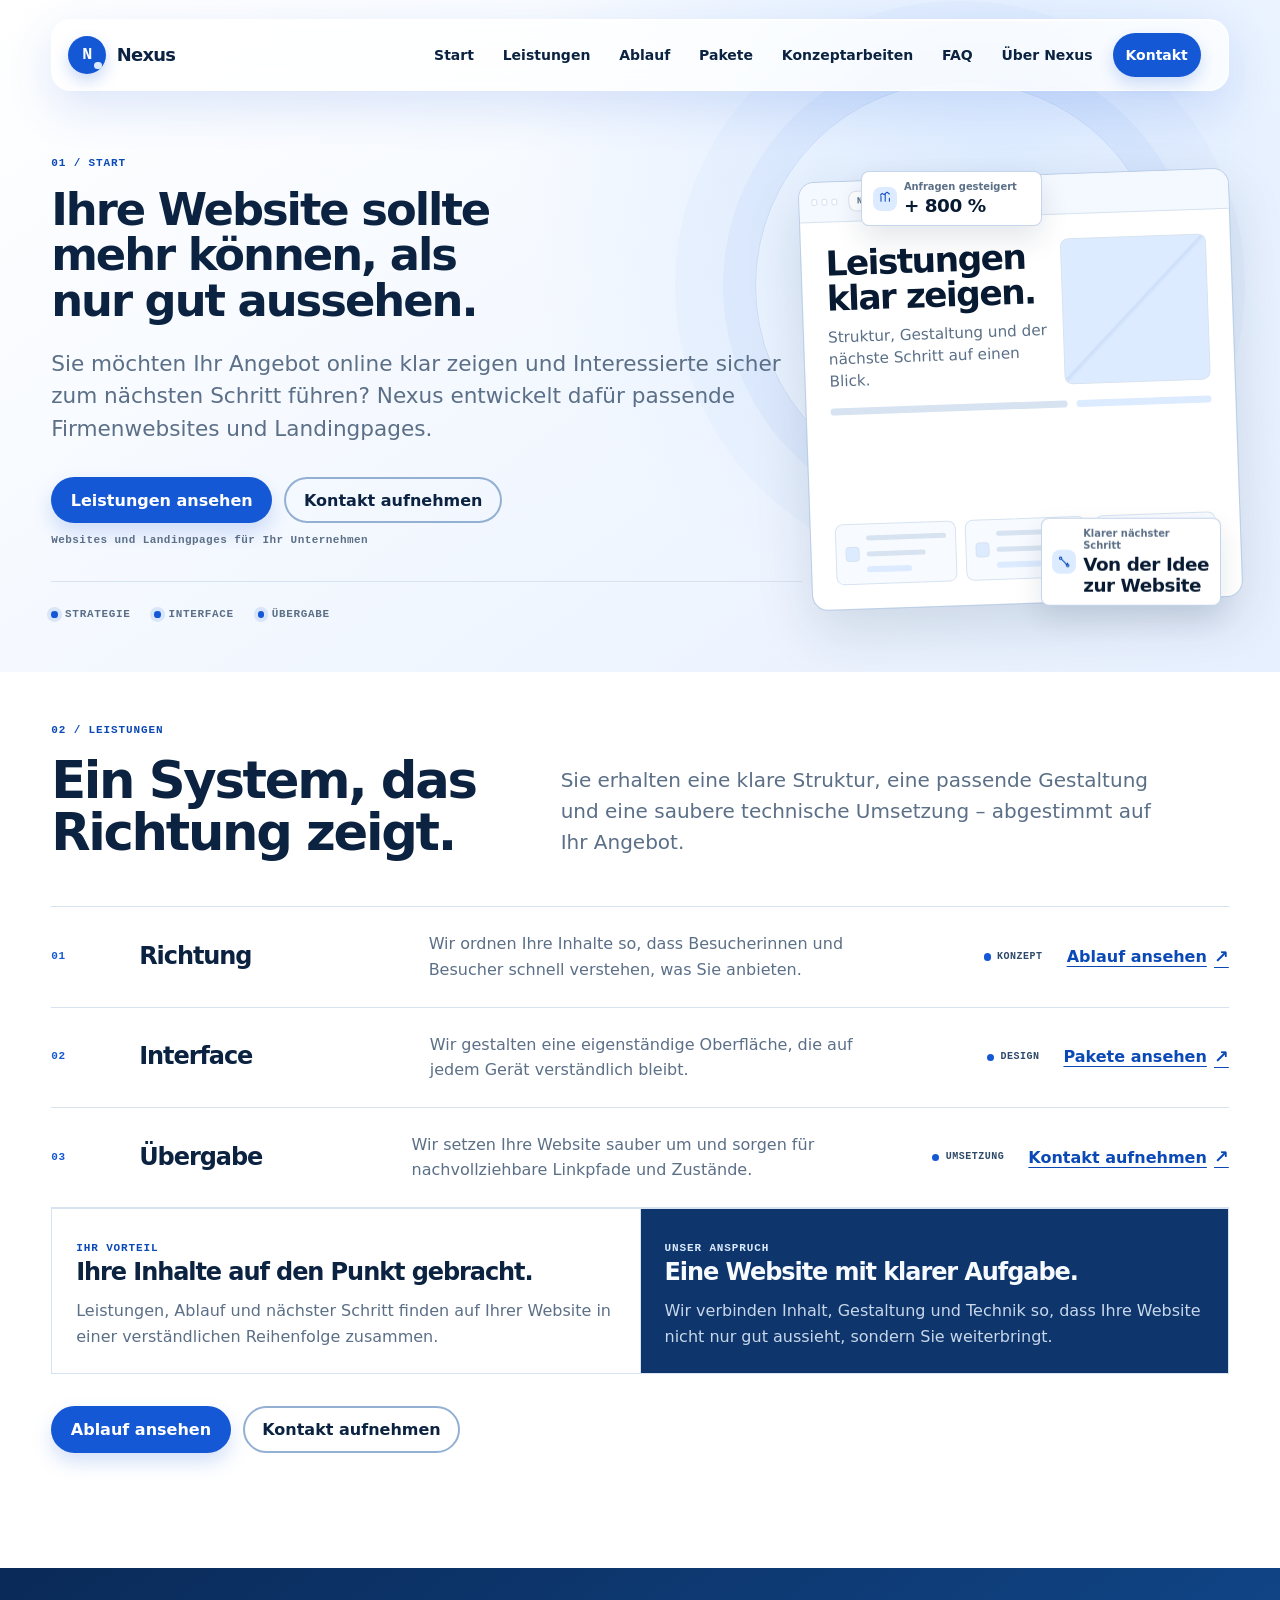
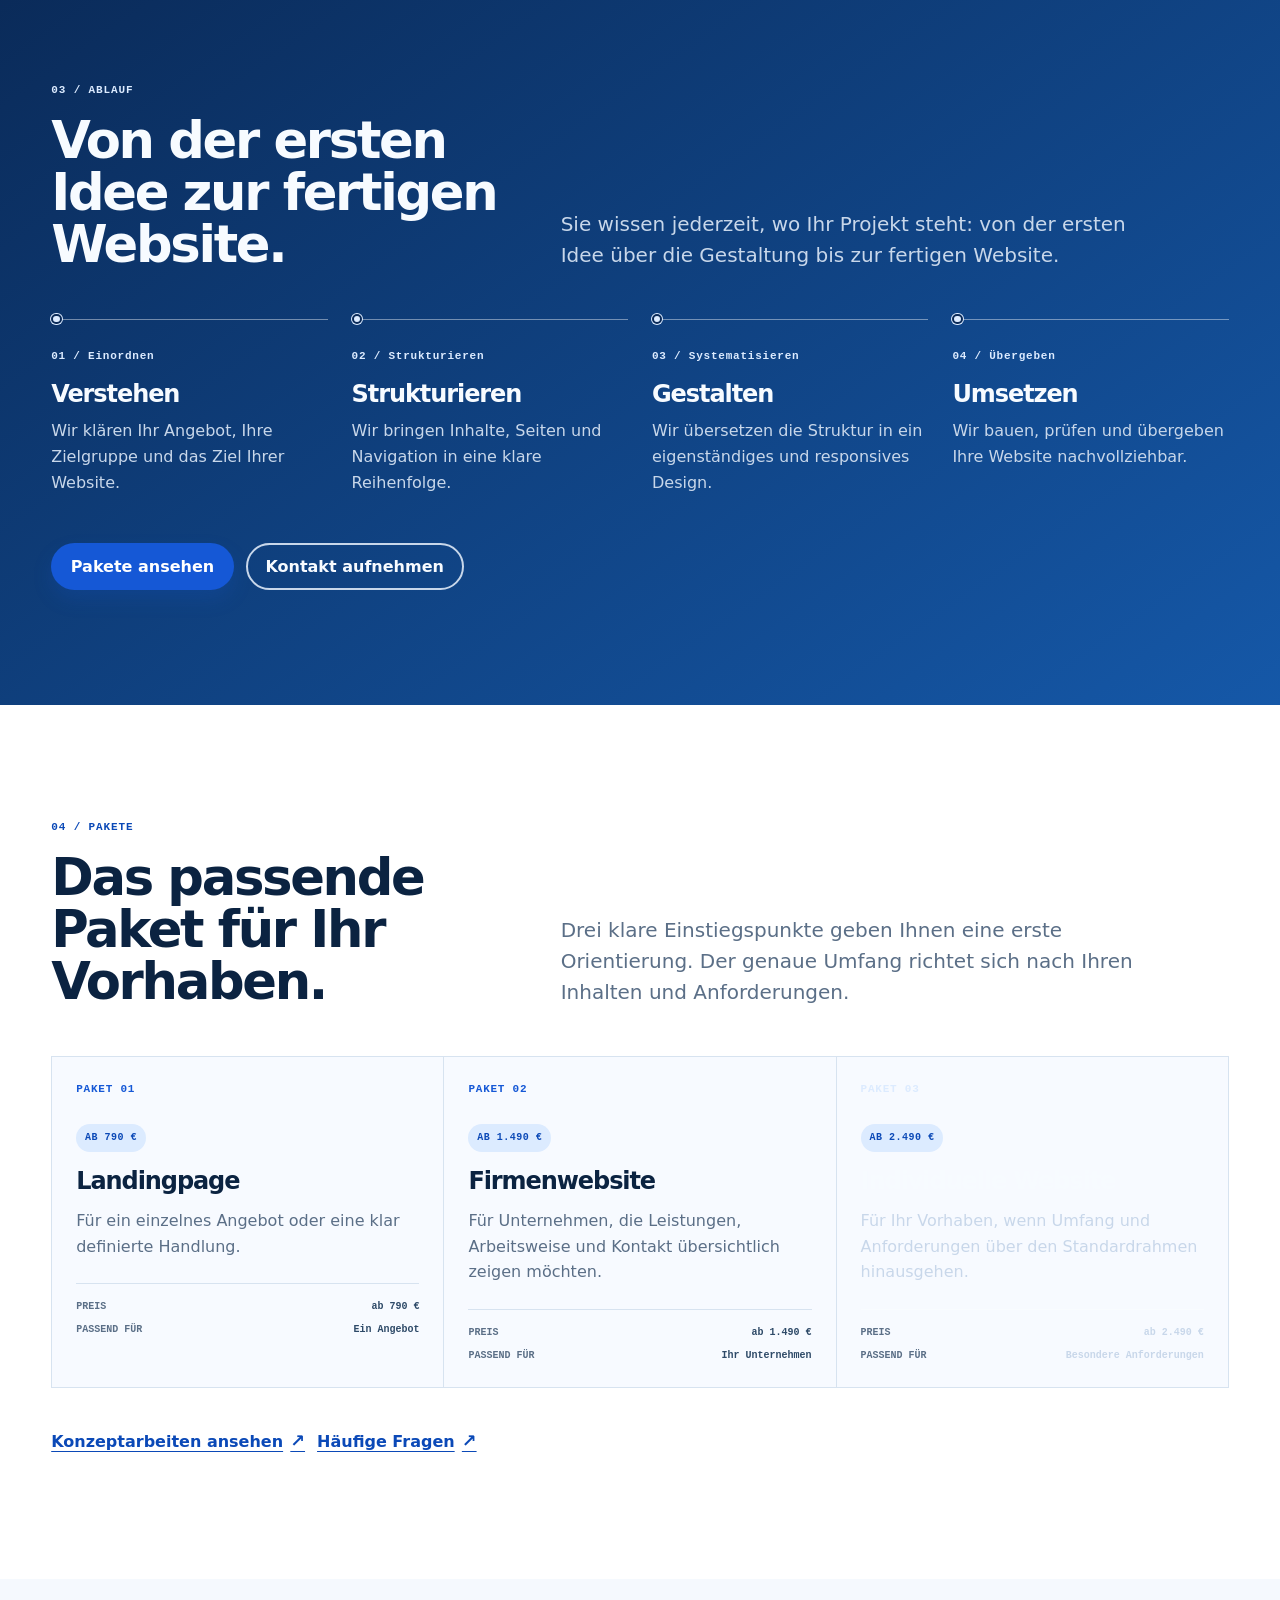
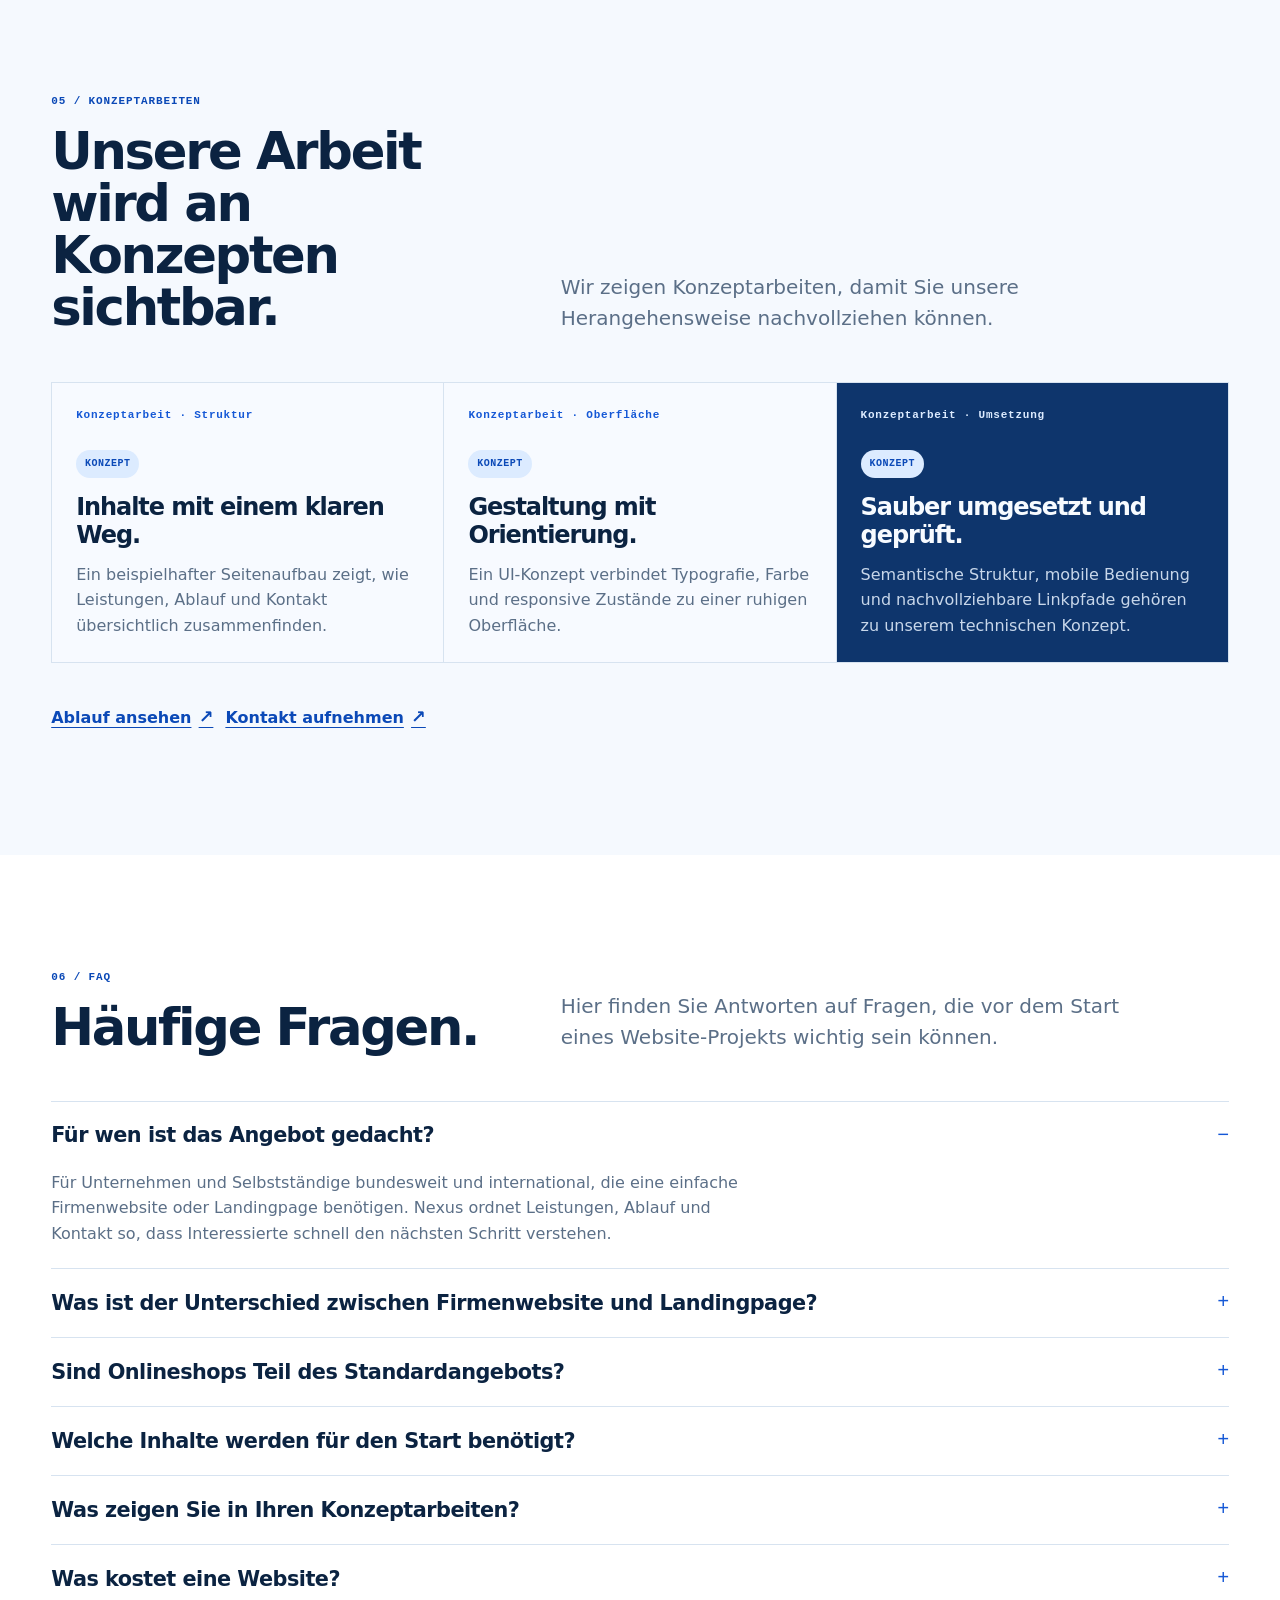
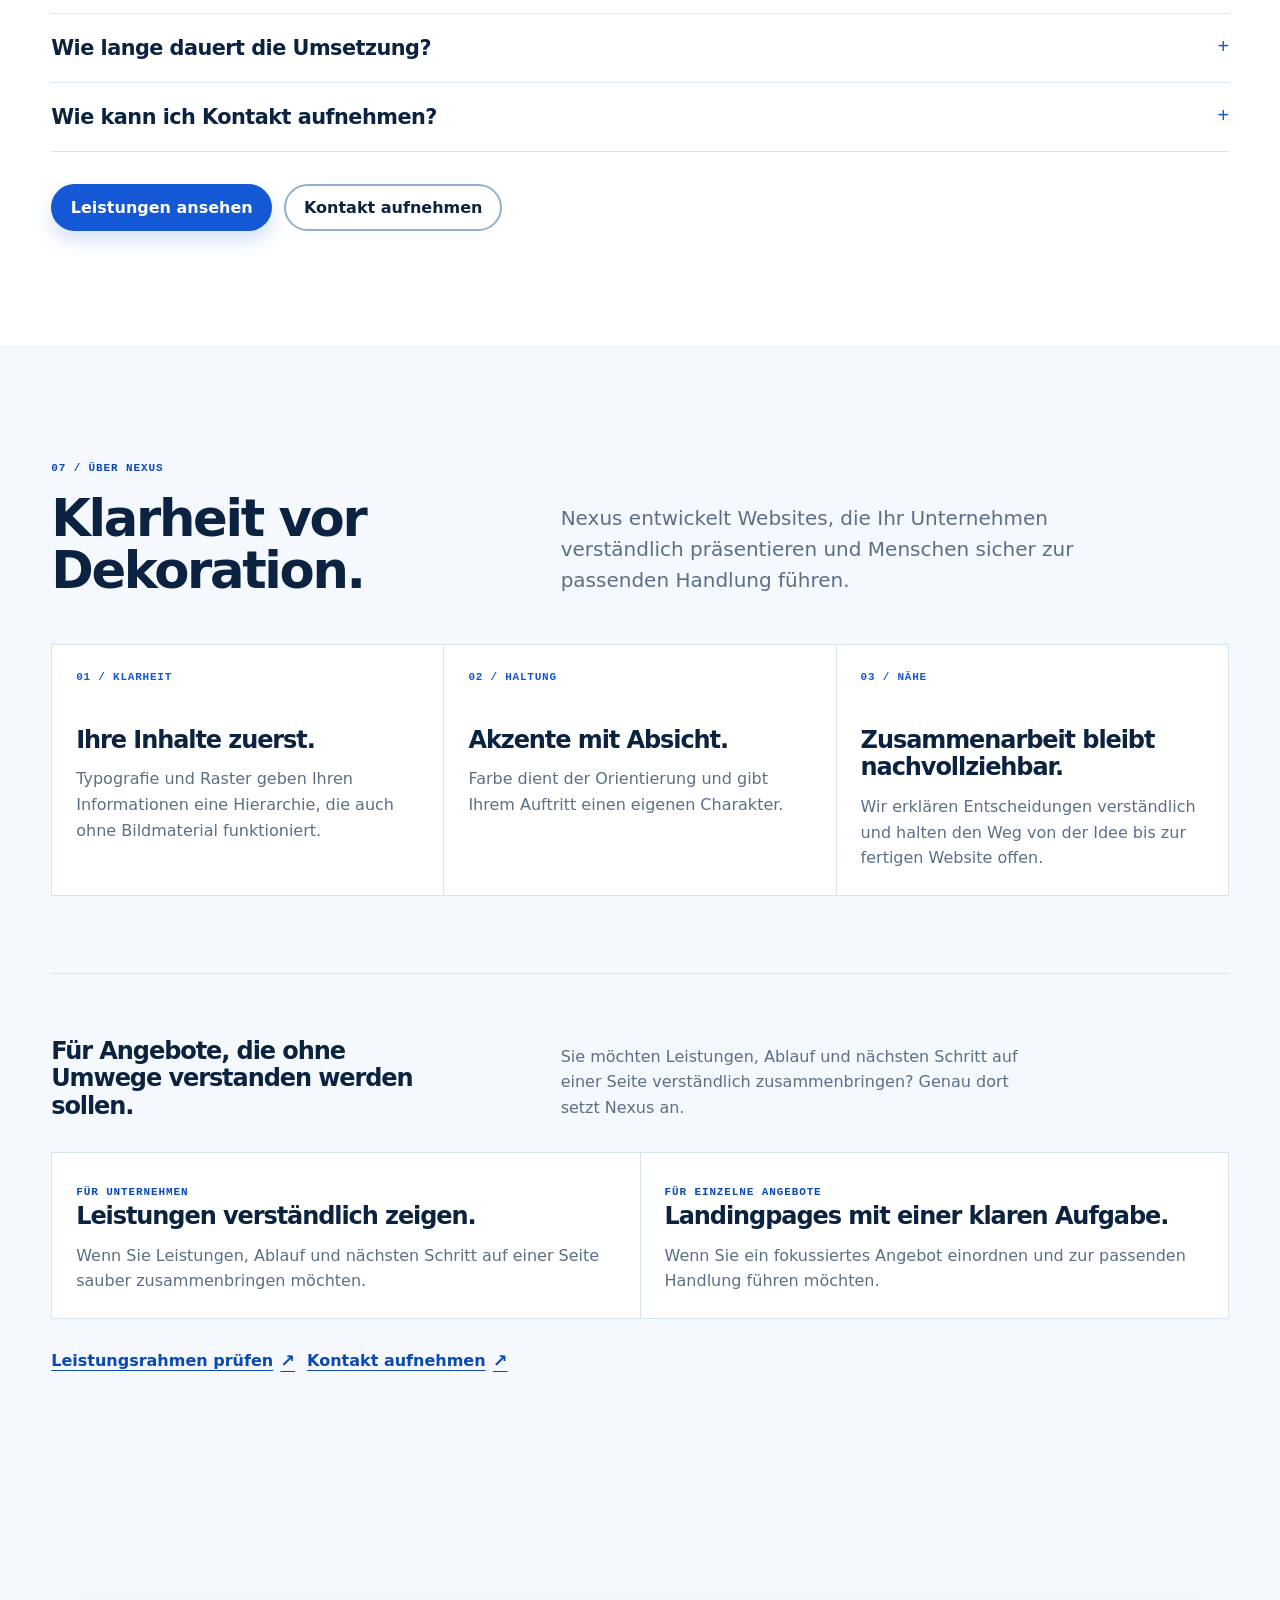
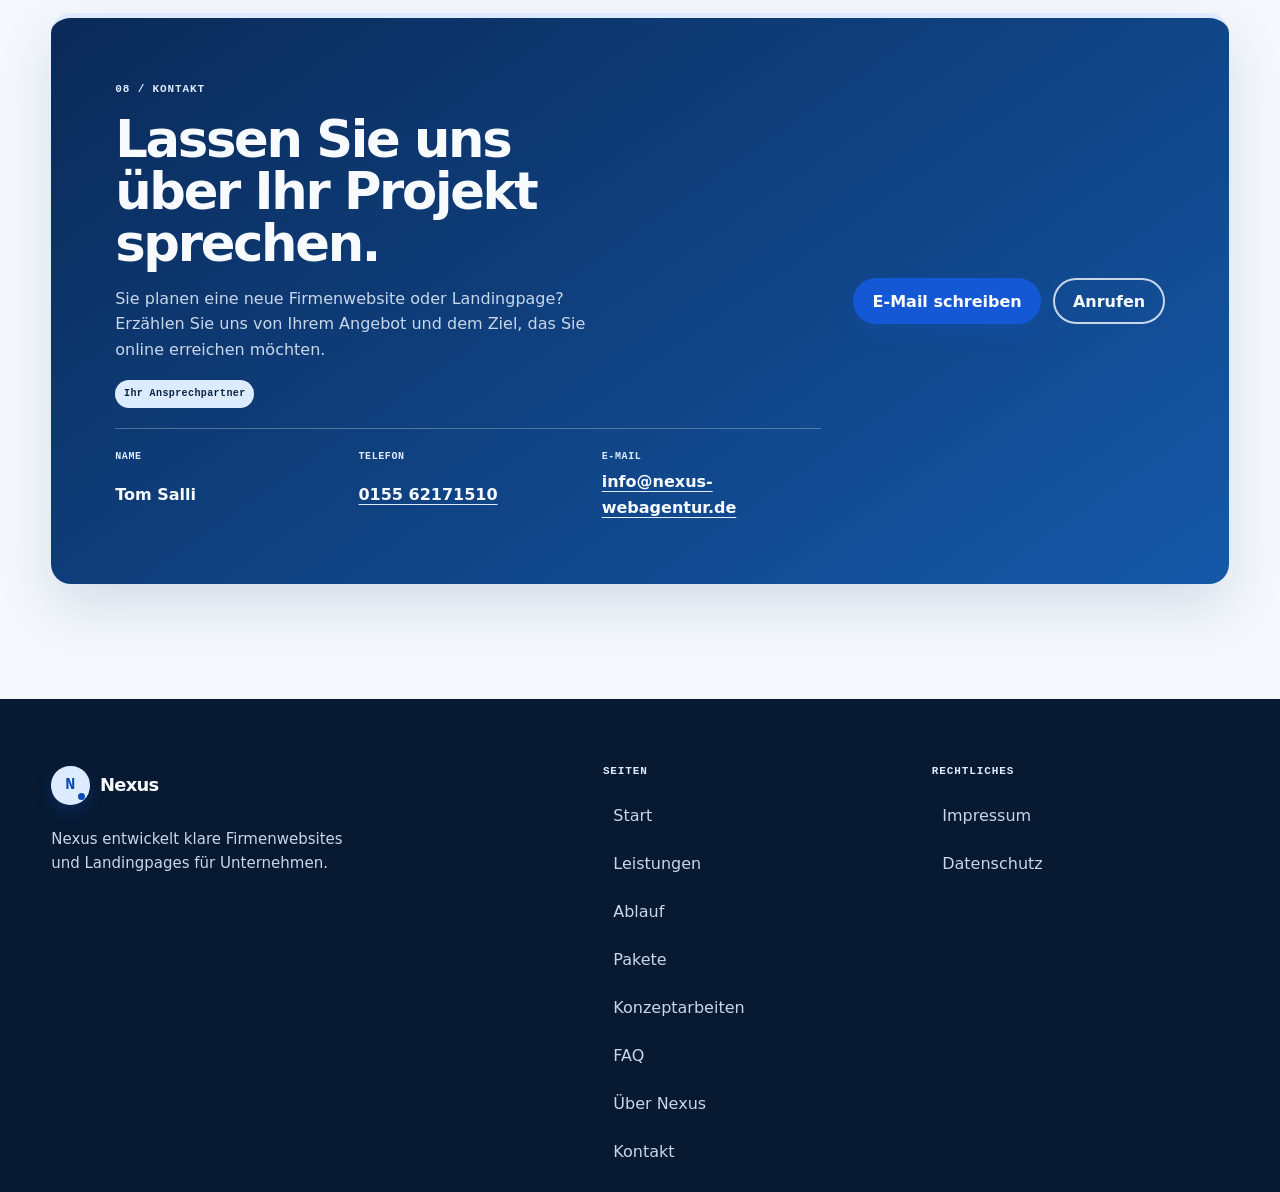
==== commit 700ea4b0: "Neutralize reachable preview routes and extend route QA" ====
--- a/pilot-website/ablauf.html
+++ b/pilot-website/ablauf.html
@@ -4,25 +4,24 @@
     <meta charset="utf-8">
     <meta name="viewport" content="width=device-width, initial-scale=1">
     <meta name="robots" content="noindex,nofollow,noarchive">
-    <meta name="description" content="Interner Kompatibilitätseinstieg zur kanonischen Nexus-One-Page.">
-    <title>Ablauf · Kompatibilitätsziel · Nexus interne Vorschau</title>
+    <meta name="description" content="Der klare Ablauf für Ihre Website mit Nexus.">
+    <title>Ablauf · Nexus Webagentur</title>
     <meta http-equiv="refresh" content="0; url=index.html#ablauf">
     <link rel="stylesheet" href="styles.css">
   </head>
   <body>
-    <div class="preview-banner"><div class="container preview-banner__inner"><span class="preview-banner__label"><span class="preview-banner__dot" aria-hidden="true"></span>INTERNE VORSCHAU – NICHT VERÖFFENTLICHEN</span><span class="preview-banner__note">Kompatibilitätsziel · zentrale One-Page</span></div></div>
     <a class="skip-link" href="#main">Zum Inhalt springen</a>
     <main id="main" tabindex="-1">
       <section class="page-hero" aria-labelledby="page-title">
         <div class="container page-hero__grid">
-          <div><p class="eyebrow">Kompatibilitätsziel · Ablauf</p><h1 id="page-title">Dieser Einstieg ist nicht kanonisch.</h1><p class="page-hero__lead">Die bestätigte Marketingstruktur liegt in einer einzigen One-Page. Diese Datei bleibt nur für alte lokale Pfade erhalten.</p><a class="button button--signal" href="index.html#ablauf">Zur One-Page</a></div>
-          <div class="page-hero__index">Alias<small>noindex · zurück zu `#ablauf`</small></div>
+          <div><p class="eyebrow">Ablauf</p><h1 id="page-title">Von der Idee zur fertigen Website.</h1><p class="page-hero__lead">Vom ersten Gespräch bis zur fertigen Website führt Sie ein nachvollziehbarer Ablauf.</p><a class="button button--signal" href="index.html#ablauf">Ablauf ansehen</a></div>
+          <div class="page-hero__index">Ablauf<small>Zur zentralen Seite</small></div>
         </div>
       </section>
       <section class="section section--surface" aria-labelledby="status-title">
-        <div class="container"><div class="status-card" role="note"><span class="status-card__label">Kompatibilität · keine zweite Contentquelle</span><h2 id="status-title">Den Ablauf finden Sie auf der zentralen Seite.</h2><p>Der automatische Einstieg führt zu <code>index.html#ablauf</code>. Dauer, Budget und Abnahme werden aus dem Pilot nicht abgeleitet.</p></div></div>
+        <div class="container"><div class="status-card" role="note"><span class="status-card__label">Ablauf</span><h2 id="status-title">Schritt für Schritt zur Klarheit.</h2><p>Die einzelnen Schritte und Pakete finden Sie auf der Startseite.</p></div></div>
       </section>
     </main>
-    <footer class="site-footer"><div class="container footer-grid"><div class="footer-brand"><a class="wordmark" href="index.html" aria-label="Nexus Startseite"><span class="wordmark__mark" aria-hidden="true">N</span><span><span class="wordmark__name">Nexus</span><span class="wordmark__meta">Interne Vorschau</span></span></a><p class="footer-copy">Synthetische Arbeitsgrundlage · keine Veröffentlichung.</p></div><nav aria-label="Footer Rechtliches"><p class="footer-heading">Rechtliches</p><ul class="footer-links"><li><a href="impressum.html">Impressum</a></li><li><a href="datenschutz.html">Datenschutz</a></li></ul></nav></div><div class="container footer-status"><p>INTERNE VORSCHAU – NICHT VERÖFFENTLICHEN</p></div></footer>
+    <footer class="site-footer"><div class="container footer-grid"><div class="footer-brand"><a class="wordmark" href="index.html" aria-label="Nexus Startseite"><span class="wordmark__mark" aria-hidden="true">N</span><span><span class="wordmark__name">Nexus</span></span></a><p class="footer-copy">Nexus entwickelt klare Firmenwebsites und Landingpages für Unternehmen.</p></div><nav aria-label="Footer Rechtliches"><p class="footer-heading">Rechtliches</p><ul class="footer-links"><li><a href="impressum.html">Impressum</a></li><li><a href="datenschutz.html">Datenschutz</a></li></ul></nav></div></footer>
   </body>
 </html>
--- a/pilot-website/styles.css
+++ b/pilot-website/styles.css
@@ -137,6 +137,18 @@
   outline-offset: 3px;
 }
 
+.sr-only {
+  position: absolute;
+  inline-size: 1px;
+  block-size: 1px;
+  padding: 0;
+  margin: -1px;
+  overflow: hidden;
+  clip: rect(0, 0, 0, 0);
+  white-space: nowrap;
+  border: 0;
+}
+
 :where(.preview-banner, .hero, .section--dark, .cta-band, .site-footer, .boundary-card--dark, .qa-card--dark) {
   --color-focus-light: var(--color-focus-dark);
 }
@@ -397,7 +409,7 @@
   flex-direction: column;
   align-items: stretch;
   gap: 0.65rem;
-  width: 10rem;
+  width: 12rem;
   padding: 0.7rem;
   border: 1px solid rgb(255 255 255 / 0.9);
   border-radius: 1.2rem;
@@ -534,17 +546,6 @@
   font-size: 0.6875rem;
   font-weight: 700;
   letter-spacing: 0.04em;
-  line-height: 1.5;
-}
-
-.hero__status {
-  max-width: none;
-  margin-block: 1.5rem 0;
-  color: var(--color-signal-blue-dark);
-  font-family: var(--font-mono);
-  font-size: 0.6875rem;
-  font-weight: 800;
-  letter-spacing: 0.03em;
   line-height: 1.5;
 }
 
@@ -578,131 +579,244 @@
   content: "";
 }
 
-.ui-specimen {
+.hero-visual {
   position: relative;
+  display: grid;
   min-inline-size: 0;
-  padding: 0.75rem;
-  border: 1px solid rgb(89 135 197 / 0.35);
-  border-radius: 1.25rem;
-  /* Opaque first: this remains legible when backdrop-filter is unavailable. */
-  background: rgb(255 255 255 / 0.96);
+  min-block-size: clamp(24rem, 32vw, 31rem);
+  padding: clamp(1rem, 3vw, 2rem) 0.25rem clamp(1rem, 2vw, 1.5rem);
+  isolation: isolate;
+}
+
+.hero-visual__browser {
+  position: absolute;
+  inset-block-start: clamp(1.5rem, 4vw, 2.5rem);
+  inset-inline-start: 8%;
+  inset-inline-end: 5%;
+  z-index: 0;
+  block-size: clamp(16rem, 24vw, 21rem);
+  border: 1px solid var(--color-line);
+  border-radius: var(--radius-md);
+  background: var(--color-surface);
   box-shadow: var(--shadow-panel), inset 0 1px 0 rgb(255 255 255 / 0.92);
-  color: var(--color-ink);
-}
-
-.ui-specimen::before {
-  position: absolute;
-  inset-block-start: -0.8rem;
-  inset-inline-end: 1.25rem;
-  inline-size: 1.6rem;
-  block-size: 1.6rem;
-  border: 1px solid var(--color-signal-blue);
-  border-radius: 50%;
-  content: "";
-}
-
-.ui-specimen__label {
+  overflow: hidden;
+  transform: rotate(-2deg);
+  transform-origin: center;
+}
+
+.hero-visual__browser-topbar,
+.hero-visual__browser-footer {
   display: flex;
   align-items: center;
-  gap: 0.5rem;
-  padding: 0.55rem 0.65rem 0.85rem;
+  gap: 0.35rem;
+  min-block-size: 2.3rem;
+  padding: 0.65rem 0.75rem;
+}
+
+.hero-visual__browser-topbar {
+  border-block-end: 1px solid var(--color-line);
+  background: #f4f8ff;
+}
+
+.hero-visual__browser-topbar span {
+  inline-size: 0.45rem;
+  block-size: 0.45rem;
+  border-radius: 50%;
+  background: var(--color-line);
+}
+
+.hero-visual__browser-topbar span:first-child {
+  background: var(--color-signal-blue);
+}
+
+.hero-visual__browser-topbar span:last-child {
+  inline-size: 24%;
+  margin-inline-start: auto;
+  border-radius: var(--radius-pill);
+  background: var(--color-line);
+}
+
+.hero-visual__browser-body {
+  padding: clamp(1.25rem, 4vw, 2.5rem);
+}
+
+.hero-visual__browser-rule,
+.hero-visual__browser-line,
+.hero-visual__browser-action {
+  display: block;
+}
+
+.hero-visual__browser-rule {
+  inline-size: 68%;
+  block-size: 0.45rem;
+  margin-block-end: 1.25rem;
+  background: var(--color-ink);
+}
+
+.hero-visual__browser-line {
+  inline-size: 88%;
+  block-size: 0.55rem;
+  margin-block-end: 0.6rem;
+  background: var(--color-line);
+}
+
+.hero-visual__browser-line--short {
+  inline-size: 54%;
+}
+
+.hero-visual__browser-line--medium {
+  inline-size: 74%;
+}
+
+.hero-visual__browser-action {
+  inline-size: 35%;
+  block-size: 1.75rem;
+  margin-block-start: 1.5rem;
+  border-radius: var(--radius-pill);
+  background: var(--color-signal-blue);
+}
+
+.hero-visual__browser-footer {
+  justify-content: space-between;
+  border-block-start: 1px solid var(--color-line);
+}
+
+.hero-visual__browser-footer span {
+  inline-size: 28%;
+  block-size: 0.35rem;
+  border-radius: var(--radius-pill);
+  background: var(--color-line);
+}
+
+.hero-visual__browser-footer span:last-child {
+  inline-size: 42%;
+}
+
+.hero-visual__cards {
+  display: contents;
+}
+
+.hero-visual__card {
+  position: absolute;
+  z-index: 1;
+  inline-size: min(36%, 15rem);
+  min-inline-size: 11.5rem;
+  min-block-size: 0;
+}
+
+.hero-visual__card--structure {
+  inset-block-start: clamp(1rem, 3vw, 2.5rem);
+  inset-inline-start: 0.25rem;
+}
+
+.hero-visual__card--process {
+  inset-inline-end: 0.25rem;
+  inset-block-end: clamp(1rem, 2vw, 1.75rem);
+}
+
+.hero-visual__card-inner {
+  display: grid;
+  grid-template-columns: auto minmax(0, 1fr);
+  grid-template-areas:
+    "icon metric"
+    "icon unit"
+    "caption caption";
+  align-items: start;
+  column-gap: 0.7rem;
+  row-gap: 0.05rem;
+  min-inline-size: 0;
+  padding: clamp(1rem, 2vw, 1.25rem);
+  border: 1px solid var(--color-line);
+  border-radius: var(--radius-md);
+  background: var(--color-surface);
+  box-shadow: var(--shadow-panel);
+  color: var(--color-ink-deep);
+  transform: translate3d(0, 0, 0);
+}
+
+.hero-visual__icon {
+  display: grid;
+  grid-area: icon;
+  place-items: center;
+  inline-size: 2.25rem;
+  block-size: 2.25rem;
+  margin-block-start: 0.2rem;
+  border-radius: var(--radius-sm);
+  background: var(--color-mist-blue);
+  color: var(--color-signal-blue-dark);
+}
+
+.hero-visual__icon svg {
+  inline-size: 1.2rem;
+  block-size: 1.2rem;
+  fill: none;
+  stroke: currentColor;
+  stroke-linecap: round;
+  stroke-linejoin: round;
+  stroke-width: 1.6;
+}
+
+.hero-visual__metric {
+  display: block;
+  grid-area: metric;
+  color: var(--color-ink-deep);
+  font-family: var(--font-display);
+  font-size: clamp(2.5rem, 5vw, 3.75rem);
+  font-variant-numeric: tabular-nums;
+  font-weight: 800;
+  letter-spacing: -0.08em;
+  line-height: 0.8;
+}
+
+.hero-visual__unit {
+  display: block;
+  grid-area: unit;
+  margin-block-start: 0.35rem;
   color: var(--color-signal-blue-dark);
   font-family: var(--font-mono);
   font-size: 0.625rem;
   font-weight: 800;
-  letter-spacing: 0.06em;
-  line-height: 1.4;
+  letter-spacing: 0.08em;
+  line-height: 1.25;
   text-transform: uppercase;
 }
 
-.ui-specimen__label::before {
-  inline-size: 0.5rem;
-  block-size: 0.5rem;
-  border-radius: 50%;
-  background: var(--color-signal-blue);
-  content: "";
-}
-
-.ui-specimen__window {
-  overflow: hidden;
-  border: 1px solid var(--color-line);
-  border-radius: 0.75rem;
-  background: rgb(255 255 255 / 0.86);
-  color: var(--color-ink);
-}
-
-.ui-specimen__topbar,
-.ui-specimen__footer {
-  display: flex;
-  justify-content: space-between;
-  gap: 0.75rem;
-  padding: 0.7rem 0.75rem;
-  font-family: var(--font-mono);
-  font-size: 0.625rem;
-  font-weight: 800;
-  letter-spacing: 0.06em;
-  text-transform: uppercase;
-}
-
-.ui-specimen__topbar {
-  border-block-end: 1px solid var(--color-line);
-  background: #f4f8ff;
-}
-
-.ui-specimen__topbar span:last-child {
-  color: var(--color-signal-blue-dark);
-}
-
-.ui-specimen__body {
-  padding: clamp(1rem, 3vw, 2rem);
-}
-
-.ui-specimen__rule {
-  inline-size: 70%;
-  block-size: 0.25rem;
-  margin-block-end: 1rem;
-  background: var(--color-ink);
-}
-
-.ui-specimen__line {
-  inline-size: 88%;
-  block-size: 0.6rem;
-  margin-block-end: 0.55rem;
-  background: var(--color-line);
-}
-
-.ui-specimen__line--short {
-  inline-size: 54%;
-}
-
-.ui-specimen__action {
-  display: inline-flex;
-  align-items: center;
-  gap: 0.6rem;
-  min-block-size: 2.5rem;
-  padding: 0.6rem 0.75rem;
-  margin-block-start: 1.5rem;
-  border-radius: var(--radius-pill);
-  background: var(--color-signal-blue);
-  color: var(--color-white);
-  font-family: var(--font-mono);
-  font-size: 0.625rem;
-  font-weight: 800;
-  letter-spacing: 0.05em;
-  text-transform: uppercase;
-}
-
-.ui-specimen__action::after {
-  inline-size: 0.45rem;
-  block-size: 0.45rem;
-  border-radius: 50%;
-  background: var(--color-mist-blue);
-  content: "";
-}
-
-.ui-specimen__footer {
-  border-block-start: 1px solid var(--color-line);
-  color: var(--color-muted);
+.hero-visual__caption {
+  display: block;
+  grid-area: caption;
+  max-inline-size: none;
+  margin-block-start: 0.8rem;
+  color: var(--color-text);
+  font-size: clamp(0.78rem, 1vw, 0.9rem);
+  line-height: 1.35;
+}
+
+.hero-visual__card--structure .hero-visual__card-inner {
+  animation: hero-success-float-a 6.8s ease-in-out -1.2s infinite alternate;
+}
+
+.hero-visual__card--process .hero-visual__card-inner {
+  animation: hero-success-float-b 7.6s ease-in-out -0.5s infinite alternate;
+}
+
+@keyframes hero-success-float-a {
+  from {
+    transform: translate3d(0, -0.35rem, 0);
+  }
+
+  to {
+    transform: translate3d(0, 0, 0);
+  }
+}
+
+@keyframes hero-success-float-b {
+  from {
+    transform: translate3d(0, 0, 0);
+  }
+
+  to {
+    transform: translate3d(0, 0.3rem, 0);
+  }
 }
 
 .eyebrow,
@@ -1350,14 +1464,47 @@
   line-height: 1.25;
 }
 
-.cta-band__status {
-  display: block;
-  margin-block-start: 0.75rem;
-  color: var(--color-on-dark-muted);
+.contact-details {
+  display: grid;
+  grid-template-columns: repeat(3, minmax(0, 1fr));
+  gap: 1rem 1.5rem;
+  padding-block-start: 1.25rem;
+  margin-block: 1.25rem 0;
+  border-block-start: 1px solid var(--color-line-dark);
+}
+
+.contact-details div {
+  display: grid;
+  gap: 0.25rem;
+}
+
+.contact-details dt {
+  color: var(--color-mist-blue);
   font-family: var(--font-mono);
-  font-size: 0.6875rem;
-  font-weight: 700;
-  letter-spacing: 0.02em;
+  font-size: 0.625rem;
+  font-weight: 800;
+  letter-spacing: 0.06em;
+  text-transform: uppercase;
+}
+
+.contact-details dd {
+  margin: 0;
+  color: var(--color-on-dark);
+  font-weight: 750;
+}
+
+.contact-details a {
+  display: inline-flex;
+  align-items: center;
+  min-block-size: 2.75rem;
+  color: var(--color-on-dark);
+  font-weight: 800;
+  text-decoration-color: var(--color-mist-blue);
+}
+
+.contact-details a:hover {
+  color: var(--color-white);
+  text-decoration-color: var(--color-white);
 }
 
 .fit-block {
@@ -1520,16 +1667,11 @@
     backdrop-filter: blur(1rem) saturate(1.3);
   }
 
-  .ui-specimen {
-    background: rgb(255 255 255 / 0.68);
-    -webkit-backdrop-filter: blur(1rem);
-    backdrop-filter: blur(1rem);
-  }
 }
 
 @media (min-width: 1440px) {
   .site-header > .header-inner {
-    max-inline-size: calc(var(--content-max) - 11rem);
+    max-inline-size: calc(var(--content-max) - 13rem);
   }
 
   .section-rail {
@@ -1539,8 +1681,14 @@
 
   /* Keep the fixed rail outside the content grid with a 1rem focus/text gutter. */
   .section-rail + main .container {
-    max-inline-size: calc(var(--content-max) - 11rem);
-  }
+    max-inline-size: calc(var(--content-max) - 13rem);
+  }
+
+  /* Keep the floating composition visibly clear of the fixed section rail. */
+  .hero-visual {
+    transform: translateX(-1.25rem);
+  }
+
 }
 
 @media (max-width: 1080px) {
@@ -1645,11 +1793,11 @@
   }
 
   .hero__copy,
-  .ui-specimen {
+  .hero-visual {
     grid-column: auto;
   }
 
-  .ui-specimen {
+  .hero-visual {
     max-width: 42rem;
   }
 
@@ -1727,6 +1875,10 @@
     margin-block-start: 0.5rem;
   }
 
+  .contact-details {
+    grid-template-columns: 1fr;
+  }
+
   .footer-grid {
     grid-template-columns: repeat(2, minmax(0, 1fr));
   }
@@ -1738,6 +1890,100 @@
   .fit-block__intro {
     grid-template-columns: 1fr;
     gap: 1rem;
+  }
+}
+
+@media (max-width: 900px) and (min-width: 768px) {
+  .hero-visual {
+    min-block-size: clamp(24rem, 60vw, 31rem);
+    padding-block: 1rem;
+  }
+
+  .hero-visual__browser {
+    inset-block-start: 1rem;
+    inset-inline-start: 4%;
+    inset-inline-end: 3%;
+    block-size: clamp(17rem, 42vw, 22rem);
+  }
+
+  .hero-visual__card {
+    inline-size: min(48%, 15rem);
+  }
+
+  .hero-visual__card--structure {
+    inset-block-start: 1.5rem;
+    inset-inline-start: 0.5rem;
+  }
+
+  .hero-visual__card--process {
+    inset-inline-end: 0.5rem;
+    inset-block-end: 1rem;
+  }
+}
+
+@media (max-width: 767px) {
+  .hero-visual {
+    min-block-size: clamp(25rem, 108vw, 31rem);
+    padding: 0.5rem 0.25rem;
+  }
+
+  .hero-visual__browser {
+    inset-block-start: 0.75rem;
+    inset-inline-start: 3%;
+    inset-inline-end: 3%;
+    block-size: clamp(14rem, 52vw, 18rem);
+  }
+
+  .hero-visual__cards {
+    position: relative;
+    z-index: 1;
+    display: grid;
+    grid-template-rows: auto auto;
+    align-content: space-between;
+    min-block-size: 100%;
+    padding: clamp(4rem, 12vw, 5.5rem) 0.25rem clamp(2.5rem, 8vw, 4rem);
+  }
+
+  .hero-visual__card {
+    position: relative;
+    inset: auto;
+    inline-size: min(76%, 18rem);
+    min-inline-size: 0;
+  }
+
+  .hero-visual__card--structure {
+    justify-self: start;
+  }
+
+  .hero-visual__card--process {
+    justify-self: end;
+  }
+
+  .hero-visual__card-inner {
+    padding: clamp(0.85rem, 4vw, 1.1rem);
+  }
+
+  .hero-visual__metric {
+    font-size: clamp(2.5rem, 9vw, 3.25rem);
+  }
+
+  .hero-visual__caption {
+    font-size: clamp(0.82rem, 3.3vw, 0.9rem);
+  }
+
+}
+
+@media (max-width: 767px) and (min-width: 601px) {
+  .hero-visual {
+    min-block-size: clamp(24rem, 75vw, 30rem);
+  }
+
+  .hero-visual__card {
+    inline-size: min(48%, 15rem);
+  }
+
+  .hero-visual__cards {
+    padding-block: clamp(4rem, 10vw, 5rem) clamp(2.5rem, 6vw, 3.5rem);
   }
 }
 
@@ -1763,15 +2009,22 @@
     max-width: 13ch;
   }
 
+  .hero-visual {
+    min-block-size: clamp(25rem, 112vw, 29rem);
+  }
+
+  .hero-visual__card {
+    inline-size: min(82%, 17rem);
+  }
+
+  .hero-visual__cards {
+    padding-block: 4rem 3rem;
+  }
+
   .hero__actions .button,
   .cta-band__actions .button,
   .stack-actions .button {
     width: 100%;
-  }
-
-  .ui-specimen__topbar,
-  .ui-specimen__footer {
-    flex-wrap: wrap;
   }
 
   .footer-grid {
@@ -1796,4 +2049,454 @@
     animation-duration: 0.01ms !important;
     animation-iteration-count: 1 !important;
   }
-}
+
+  .hero-visual__card--structure .hero-visual__card-inner,
+  .hero-visual__card--process .hero-visual__card-inner {
+    animation: none;
+    transform: none;
+  }
+
+  .hero-visual__browser {
+    transform: rotate(-2deg);
+  }
+}
+
+@media (forced-colors: active) {
+  .hero-visual__browser,
+  .hero-visual__card-inner {
+    border-color: CanvasText;
+    background: Canvas;
+    box-shadow: none;
+    color: CanvasText;
+  }
+
+  .hero-visual__icon {
+    border: 1px solid CanvasText;
+    background: Canvas;
+    color: CanvasText;
+  }
+
+  .hero-visual__metric,
+  .hero-visual__unit,
+  .hero-visual__caption {
+    color: CanvasText;
+  }
+}
+
+/* PAP-131: the right hero visual is a quiet, self-contained preview specimen. */
+.hero-visual {
+  position: relative;
+  display: block;
+  min-inline-size: 0;
+  min-block-size: clamp(26rem, 36vw, 34rem);
+  padding: 1rem;
+  isolation: isolate;
+}
+
+.hero-visual__browser {
+  position: absolute;
+  inset: 1rem clamp(-0.5rem, -1vw, 0.75rem) 1rem clamp(-3rem, -4vw, 1.25rem);
+  z-index: 0;
+  display: block;
+  block-size: auto;
+  overflow: hidden;
+  border: 1px solid rgb(89 135 197 / 0.4);
+  border-radius: var(--radius-md);
+  background: var(--color-surface);
+  box-shadow: var(--shadow-panel), inset 0 1px 0 rgb(255 255 255 / 0.95);
+  color: var(--color-ink);
+  transform: rotate(-2deg);
+  transform-origin: center;
+}
+
+.hero-visual__browser-bar {
+  display: flex;
+  align-items: center;
+  gap: 0.65rem;
+  min-block-size: 2.5rem;
+  padding: 0.55rem 0.75rem;
+  border-block-end: 1px solid var(--color-line);
+  background: #f4f8ff;
+}
+
+.hero-visual__browser-dots {
+  display: inline-flex;
+  flex: 0 0 auto;
+  gap: 0.25rem;
+}
+
+.hero-visual__browser-dots span {
+  inline-size: 0.38rem;
+  block-size: 0.38rem;
+  border: 1px solid var(--color-line);
+  border-radius: 50%;
+  background: var(--color-surface);
+}
+
+.hero-visual__browser-address {
+  min-inline-size: 0;
+  padding: 0.22rem 0.5rem;
+  border: 1px solid var(--color-line);
+  border-radius: var(--radius-sm);
+  background: var(--color-surface);
+  color: var(--color-muted);
+  font-family: var(--font-mono);
+  font-size: 0.59rem;
+  font-weight: 700;
+  letter-spacing: 0.02em;
+  line-height: 1.25;
+}
+
+.hero-visual__browser-content {
+  display: grid;
+  grid-template-columns: minmax(0, 1fr);
+  grid-template-areas:
+    "intro"
+    "image"
+    "placeholder"
+    "skeleton";
+  grid-template-rows: auto minmax(5rem, 1fr) auto auto;
+  gap: clamp(0.65rem, 1.5vw, 1rem);
+  block-size: calc(100% - 2.5rem);
+  padding: clamp(1rem, 2.2vw, 1.5rem);
+}
+
+.hero-visual__browser-intro {
+  grid-area: intro;
+  min-inline-size: 0;
+}
+
+.hero-visual__browser-intro h3 {
+  max-inline-size: 12ch;
+  margin-block-end: 0.6rem;
+  color: var(--color-ink-deep);
+  font-size: clamp(1.35rem, 2.7vw, 2.15rem);
+  line-height: 1.02;
+}
+
+.hero-visual__browser-intro p {
+  max-inline-size: 28ch;
+  margin-block-end: 0;
+  color: var(--color-muted);
+  font-size: clamp(0.76rem, 1.25vw, 0.95rem);
+  line-height: 1.45;
+}
+
+.hero-visual__image-placeholder {
+  grid-area: image;
+}
+
+.hero-visual__image-placeholder {
+  min-block-size: 5rem;
+  border: 1px solid var(--color-line);
+  border-radius: var(--radius-sm);
+  background:
+    linear-gradient(135deg, transparent 48%, rgb(89 135 197 / 0.12) 49%, transparent 51%),
+    var(--color-mist-blue);
+}
+
+.hero-visual__placeholder-row {
+  grid-area: placeholder;
+  display: grid;
+  grid-template-columns: minmax(0, 1.4fr) minmax(0, 0.8fr);
+  gap: 0.55rem;
+}
+
+.hero-visual__placeholder-row span {
+  block-size: 0.42rem;
+  border-radius: 0.2rem;
+  background: var(--color-line);
+}
+
+.hero-visual__placeholder-row span:last-child {
+  background: var(--color-mist-blue);
+}
+
+.hero-visual__skeleton-grid {
+  grid-area: skeleton;
+  display: grid;
+  grid-template-columns: repeat(3, minmax(0, 1fr));
+  gap: 0.55rem;
+}
+
+.hero-visual__skeleton-grid > span {
+  display: grid;
+  grid-template-columns: 0.9rem minmax(0, 1fr);
+  grid-template-rows: repeat(3, minmax(0, 1fr));
+  grid-template-areas:
+    "icon line"
+    "icon text-one"
+    "icon text-two";
+  gap: 0.4rem;
+  min-block-size: 3.8rem;
+  align-items: center;
+  padding: 0.55rem;
+  border: 1px solid var(--color-line);
+  border-radius: var(--radius-sm);
+  background: #f7faff;
+}
+
+.hero-visual__skeleton-grid b {
+  grid-area: icon;
+  inline-size: 0.9rem;
+  block-size: 0.9rem;
+  border: 1px solid var(--color-line);
+  border-radius: 0.25rem;
+  background: var(--color-mist-blue);
+}
+
+.hero-visual__skeleton-grid i {
+  display: block;
+  block-size: 0.35rem;
+  border-radius: 0.2rem;
+  background: var(--color-line);
+}
+
+.hero-visual__skeleton-grid i:nth-of-type(1) {
+  grid-area: line;
+}
+
+.hero-visual__skeleton-grid i:nth-of-type(2) {
+  grid-area: text-one;
+  inline-size: 74%;
+}
+
+.hero-visual__skeleton-grid i:nth-of-type(3) {
+  grid-area: text-two;
+  inline-size: 56%;
+  background: var(--color-mist-blue);
+}
+
+.hero-visual__card {
+  position: absolute;
+  z-index: 2;
+  display: flex;
+  align-items: center;
+  gap: 0.45rem;
+  inline-size: clamp(11rem, 48%, 13rem);
+  min-inline-size: 0;
+  min-block-size: 0;
+  padding: 0.55rem 0.65rem;
+  border: 1px solid rgb(89 135 197 / 0.35);
+  border-radius: var(--radius-sm);
+  background: var(--color-surface);
+  box-shadow: 0 0.8rem 1.8rem rgb(11 35 65 / 0.11), inset 0 1px 0 rgb(255 255 255 / 0.95);
+  color: var(--color-ink);
+  overflow-wrap: anywhere;
+  pointer-events: none;
+}
+
+.hero-visual__card--requests {
+  inset-block-start: 0.75rem;
+  inset-inline-start: 0.5rem;
+  inset-inline-end: auto;
+  left: 0.5rem;
+  right: auto;
+  animation: hero-card-drift-one 6.8s ease-in-out infinite;
+}
+
+.hero-visual__card--next-step {
+  inset-inline-end: 0.5rem;
+  inset-block-end: 0.75rem;
+  left: auto;
+  right: 0.5rem;
+  animation: hero-card-drift-two 7.6s ease-in-out -2.1s infinite;
+}
+
+.hero-visual__icon {
+  display: inline-grid;
+  grid-area: auto;
+  flex: 0 0 1.5rem;
+  place-items: center;
+  inline-size: 1.5rem;
+  block-size: 1.5rem;
+  margin-block-start: 0;
+  border-radius: var(--radius-sm);
+  background: var(--color-mist-blue);
+  color: var(--color-signal-blue-dark);
+}
+
+.hero-visual__icon svg {
+  inline-size: 0.9rem;
+  block-size: 0.9rem;
+  fill: none;
+  stroke: currentcolor;
+  stroke-linecap: round;
+  stroke-linejoin: round;
+  stroke-width: 1.75;
+}
+
+.hero-visual__card-copy {
+  min-inline-size: 0;
+  overflow-wrap: anywhere;
+}
+
+.hero-visual__card-label {
+  display: block;
+  color: var(--color-muted);
+  font-size: 0.62rem;
+  font-weight: 650;
+  line-height: 1.25;
+}
+
+.hero-visual__card-value {
+  display: block;
+  margin-block-start: 0.15rem;
+  color: var(--color-ink-deep);
+  font-family: var(--font-display);
+  font-size: clamp(0.95rem, 1.5vw, 1.15rem);
+  font-weight: 800;
+  letter-spacing: -0.025em;
+  line-height: 1.12;
+  overflow-wrap: anywhere;
+}
+
+@media (min-width: 1024px) {
+  .hero-visual__browser-content {
+    grid-template-columns: minmax(0, 1.2fr) minmax(5rem, 0.8fr);
+    grid-template-areas:
+      "intro image"
+      "placeholder placeholder"
+      "skeleton skeleton";
+    grid-template-rows: auto minmax(3rem, 1fr) auto;
+  }
+}
+
+@keyframes hero-card-drift-one {
+  0%,
+  100% {
+    transform: translate3d(0, 0, 0);
+  }
+
+  50% {
+    transform: translate3d(0, -0.25rem, 0);
+  }
+}
+
+@keyframes hero-card-drift-two {
+  0%,
+  100% {
+    transform: translate3d(0, 0, 0);
+  }
+
+  50% {
+    transform: translate3d(0, -0.2rem, 0);
+  }
+}
+
+@media (max-width: 900px) {
+  .hero-grid {
+    grid-template-columns: 1fr;
+  }
+
+  .hero-visual {
+    inline-size: 100%;
+    min-block-size: clamp(26rem, 65vw, 34rem);
+    margin-inline: auto;
+  }
+
+  .hero-visual__browser {
+    inset-inline: 0.75rem;
+  }
+}
+
+@media (max-width: 767px) and (min-width: 601px) {
+  .hero-visual__card {
+    inline-size: clamp(11rem, 48%, 13rem);
+  }
+}
+
+@media (max-width: 600px) {
+  .hero-visual {
+    display: grid;
+    grid-template-columns: minmax(0, 1fr);
+    grid-template-rows: auto minmax(0, 1fr) auto;
+    gap: 0.75rem;
+    min-block-size: clamp(26rem, 104vw, 31rem);
+    padding: 0.75rem;
+  }
+
+  .hero-visual__browser {
+    position: relative;
+    inset: auto;
+    grid-column: 1;
+    grid-row: 1 / -1;
+    block-size: auto;
+    min-block-size: 100%;
+    transform: rotate(-1.2deg);
+  }
+
+  .hero-visual__card {
+    position: relative;
+    inset: auto;
+    grid-column: 1;
+    inline-size: min(88%, 13rem);
+  }
+
+  .hero-visual__card--requests {
+    grid-row: 1;
+    justify-self: start;
+    margin-block-start: 0.5rem;
+  }
+
+  .hero-visual__card--next-step {
+    grid-row: 3;
+    align-self: end;
+    justify-self: end;
+    margin-block-end: 0.5rem;
+  }
+}
+
+@media (max-width: 480px) {
+  .hero-visual {
+    min-block-size: clamp(25.5rem, 115vw, 30rem);
+    padding: 0.6rem;
+  }
+
+  .hero-visual__card {
+    inline-size: min(88%, 13rem);
+    padding: 0.55rem 0.65rem;
+  }
+
+  .hero-visual__browser-content {
+    padding: 0.85rem;
+  }
+}
+
+@media (prefers-reduced-motion: reduce) {
+  .hero-visual__card {
+    animation: none;
+    transform: none;
+  }
+}
+
+@media (forced-colors: active) {
+  .hero-visual__browser,
+  .hero-visual__card {
+    border-color: CanvasText;
+    background: Canvas;
+    box-shadow: none;
+    color: CanvasText;
+  }
+
+  .hero-visual__browser-bar {
+    border-color: CanvasText;
+    background: Canvas;
+  }
+
+  .hero-visual__icon,
+  .hero-visual__browser-address,
+  .hero-visual__skeleton-grid > span,
+  .hero-visual__skeleton-grid b {
+    border: 1px solid CanvasText;
+    background: Canvas;
+    color: CanvasText;
+  }
+
+  .hero-visual__card-label,
+  .hero-visual__card-value,
+  .hero-visual__browser-intro h3,
+  .hero-visual__browser-intro p {
+    color: CanvasText;
+  }
+}
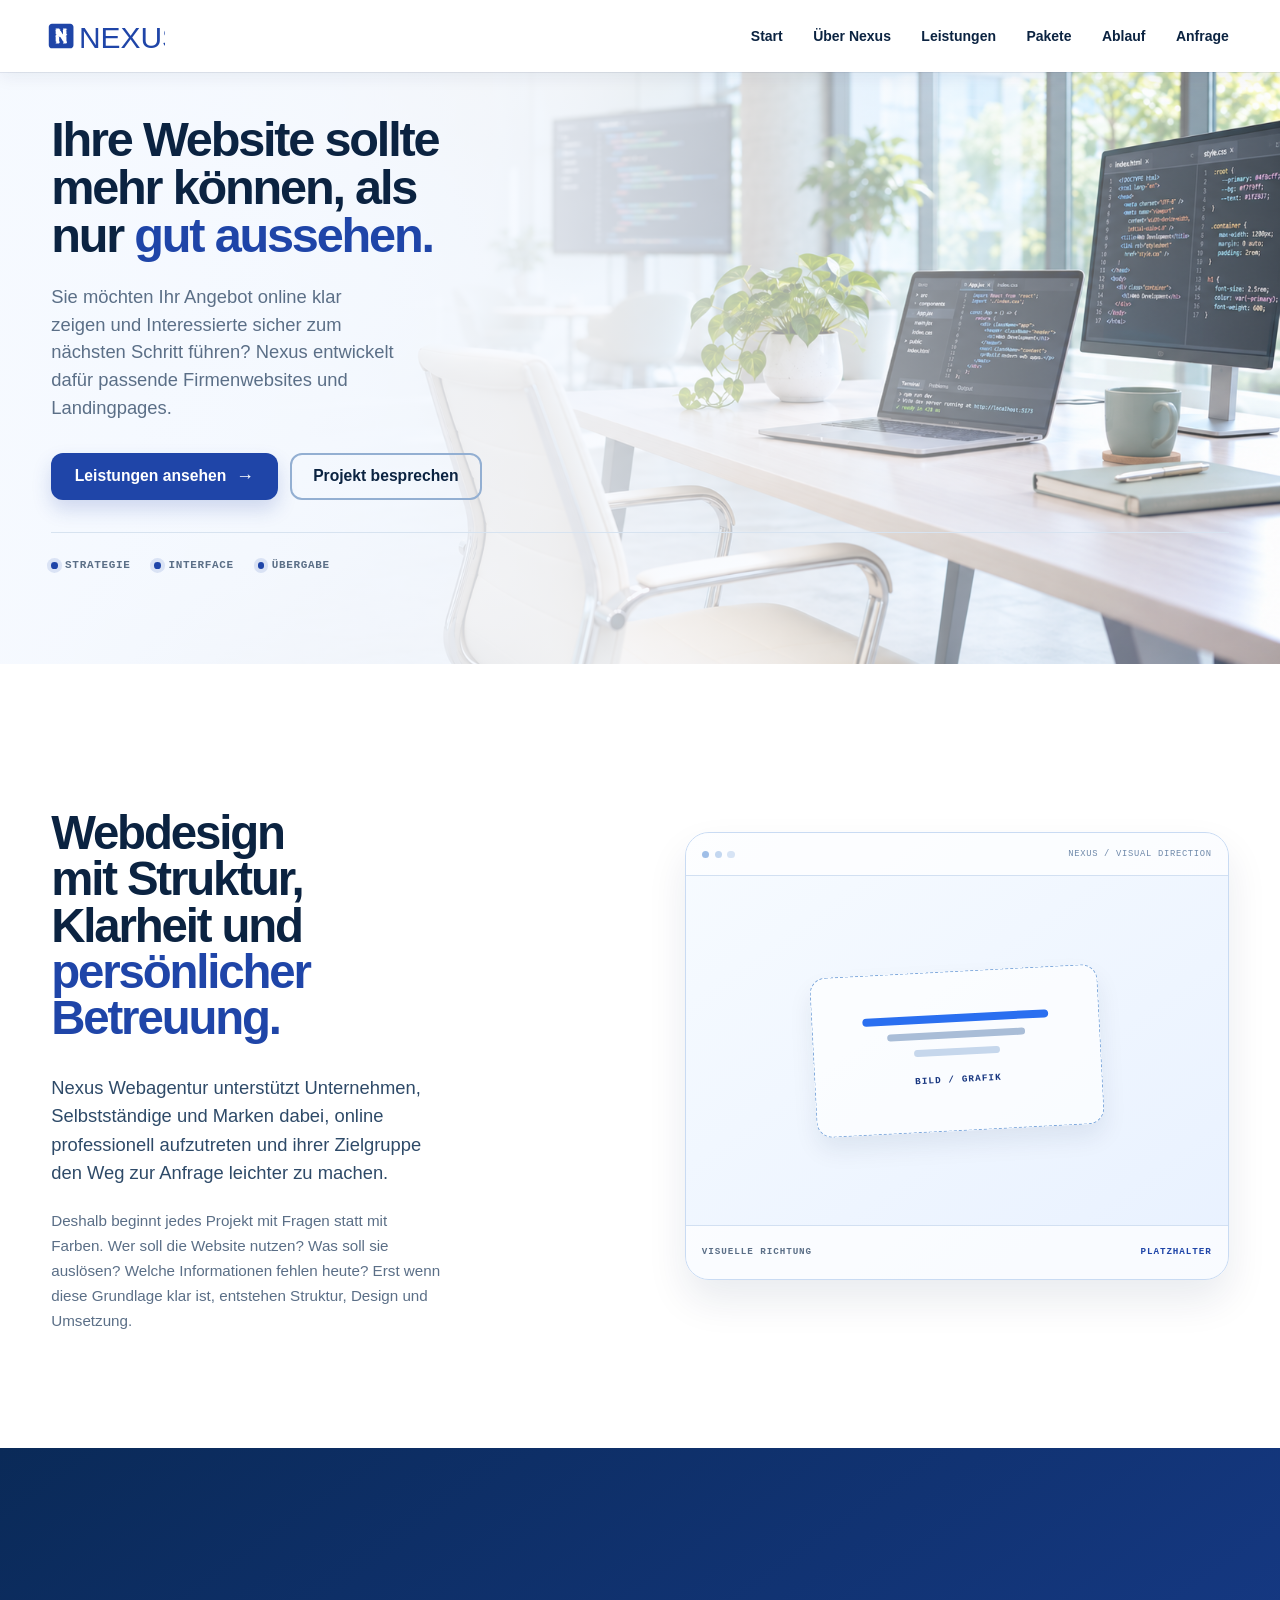
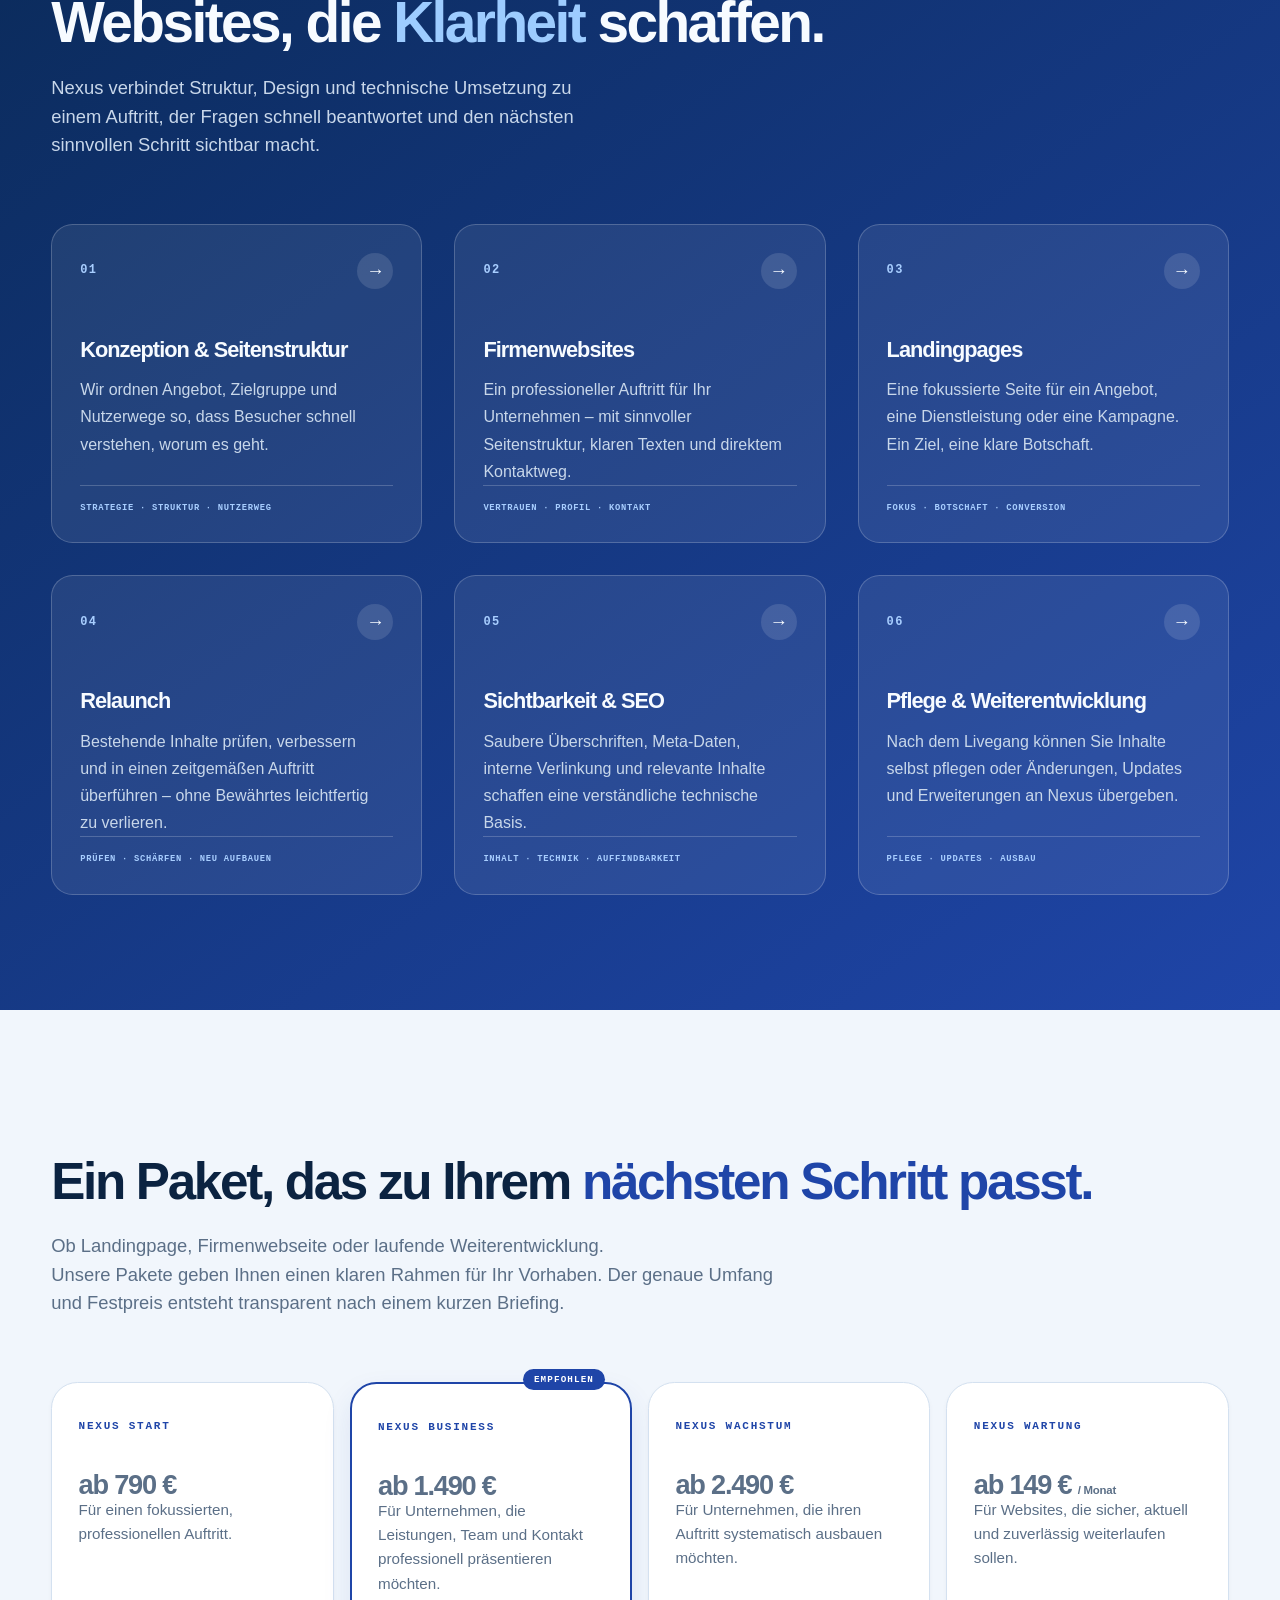
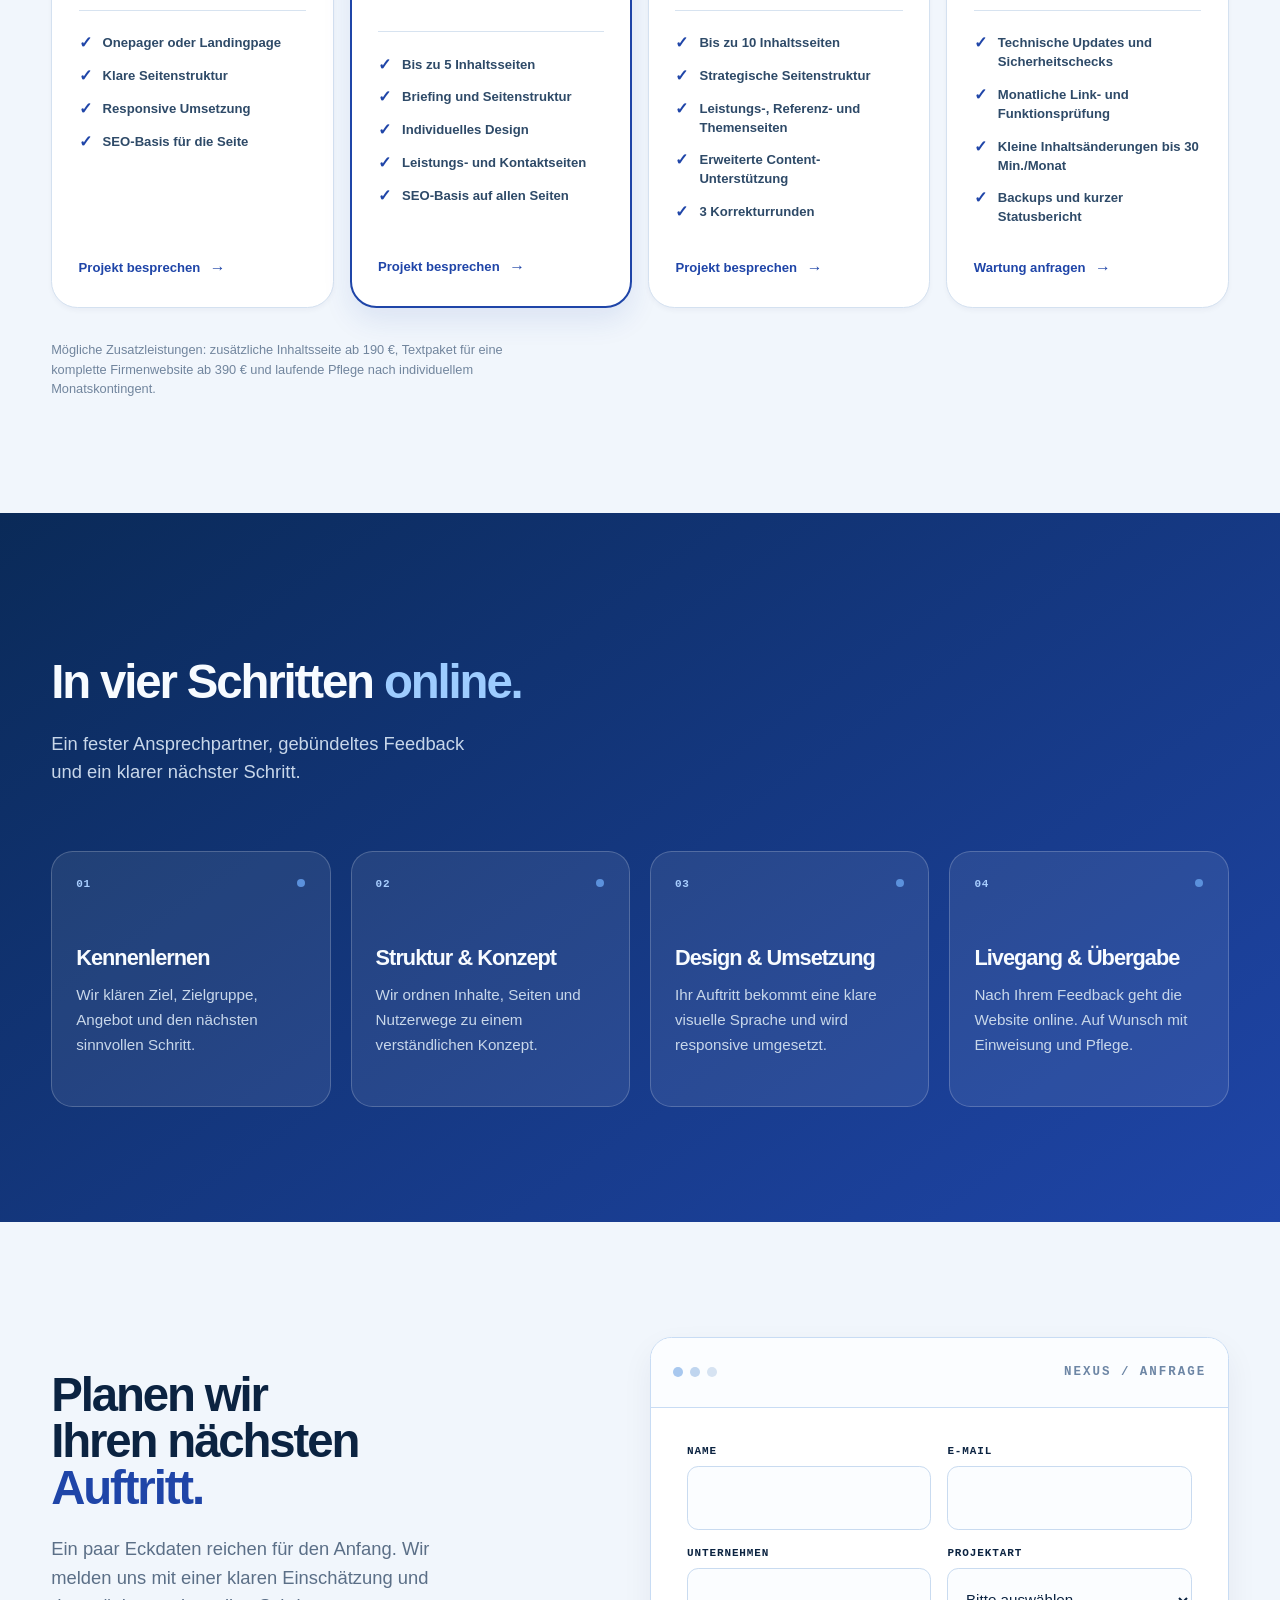
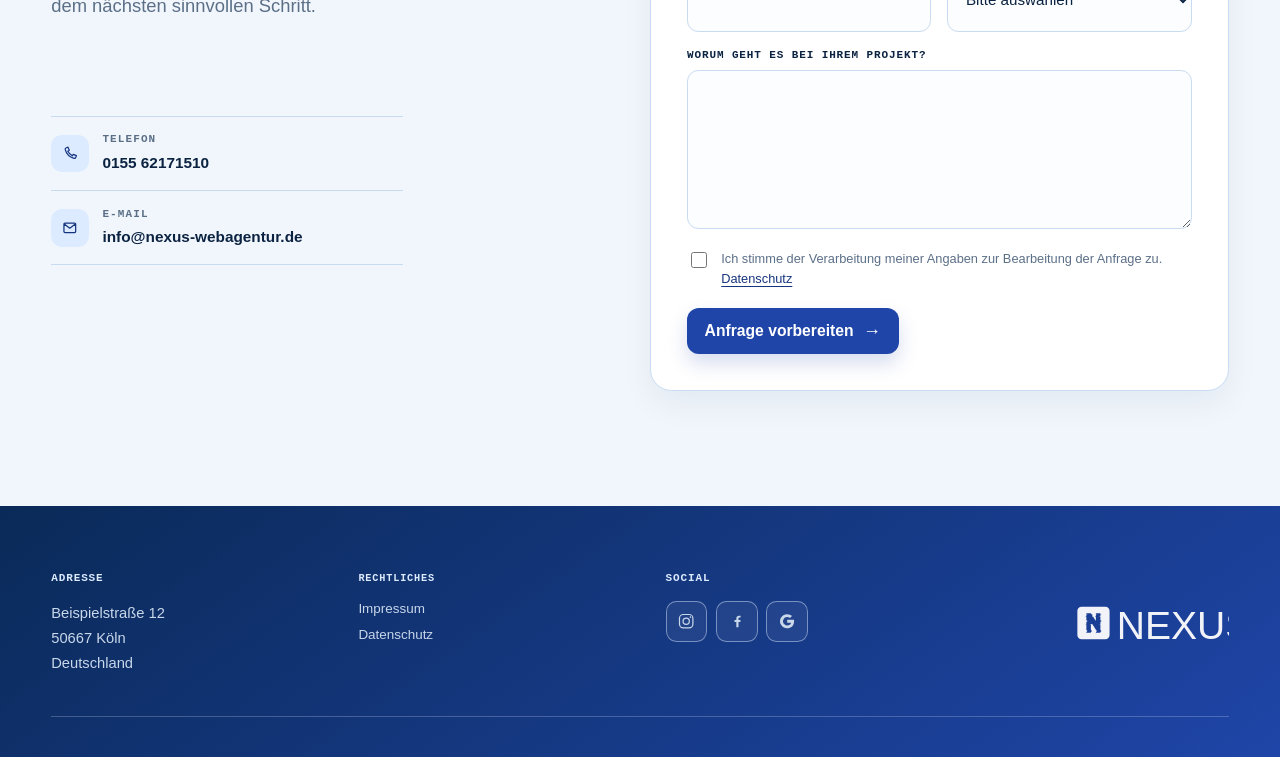
==== commit 2dd62170: "Publish latest Nexus website preview" ====
--- a/pilot-website/ablauf.html
+++ b/pilot-website/ablauf.html
@@ -7,7 +7,7 @@
     <meta name="description" content="Der klare Ablauf für Ihre Website mit Nexus.">
     <title>Ablauf · Nexus Webagentur</title>
     <meta http-equiv="refresh" content="0; url=index.html#ablauf">
-    <link rel="stylesheet" href="styles.css">
+    <link rel="stylesheet" href="styles.css?v=20261118o">
   </head>
   <body>
     <a class="skip-link" href="#main">Zum Inhalt springen</a>
@@ -22,6 +22,6 @@
         <div class="container"><div class="status-card" role="note"><span class="status-card__label">Ablauf</span><h2 id="status-title">Schritt für Schritt zur Klarheit.</h2><p>Die einzelnen Schritte und Pakete finden Sie auf der Startseite.</p></div></div>
       </section>
     </main>
-    <footer class="site-footer"><div class="container footer-grid"><div class="footer-brand"><a class="wordmark" href="index.html" aria-label="Nexus Startseite"><span class="wordmark__mark" aria-hidden="true">N</span><span><span class="wordmark__name">Nexus</span></span></a><p class="footer-copy">Nexus entwickelt klare Firmenwebsites und Landingpages für Unternehmen.</p></div><nav aria-label="Footer Rechtliches"><p class="footer-heading">Rechtliches</p><ul class="footer-links"><li><a href="impressum.html">Impressum</a></li><li><a href="datenschutz.html">Datenschutz</a></li></ul></nav></div></footer>
+    <footer class="site-footer"><div class="container footer-grid"><div class="footer-address"><p class="footer-heading">Adresse</p><address>Beispielstraße 12<br>50667 Köln<br>Deutschland</address></div><nav aria-label="Footer Rechtliches"><p class="footer-heading">Rechtliches</p><ul class="footer-links"><li><a href="impressum.html">Impressum</a></li><li><a href="datenschutz.html">Datenschutz</a></li></ul></nav><div class="footer-social"><p class="footer-heading">Social</p><div class="footer-social__links"><a href="https://www.instagram.com/" target="_blank" rel="noreferrer" aria-label="Instagram"><svg viewBox="0 0 24 24" aria-hidden="true"><rect x="3.25" y="3.25" width="17.5" height="17.5" rx="5"/><circle cx="12" cy="12" r="4.1"/><circle cx="17.5" cy="6.7" r="1" class="footer-social__dot"/></svg></a><a href="https://www.facebook.com/" target="_blank" rel="noreferrer" aria-label="Facebook"><svg viewBox="0 0 24 24" aria-hidden="true"><path d="M13.7 20v-7h2.35l.35-2.7H13.7V8.58c0-.78.22-1.31 1.34-1.31h1.43V4.85c-.25-.04-1.1-.1-2.1-.1-2.08 0-3.51 1.27-3.51 3.6v1.95H8.5V13h2.36v7h2.84Z"/></svg></a><a href="https://www.google.com/" target="_blank" rel="noreferrer" aria-label="Google"><svg viewBox="0 0 24 24" aria-hidden="true"><path d="M21 12.23c0-.7-.06-1.38-.18-2.03H12v3.84h5.05a4.32 4.32 0 0 1-1.87 2.84v2.36h3.03c1.77-1.63 2.79-4.03 2.79-7.01Z"/><path d="M12 21.2c2.53 0 4.65-.84 6.2-2.28l-3.03-2.36c-.84.56-1.92.9-3.17.84-2.44 0-4.5-1.65-5.24-3.87H3.63v2.44A9.36 9.36 0 0 0 12 21.2Z"/><path d="M6.76 13.59A5.62 5.62 0 0 1 6.47 12c0-.55.1-1.09.29-1.59V7.97H3.63A9.36 9.36 0 0 0 2.64 12c0 1.5.36 2.91.99 4.03l3.13-2.44Z"/><path d="M12 6.54c1.38 0 2.62.47 3.59 1.4l2.69-2.69C16.65 3.7 14.53 2.8 12 2.8a9.36 9.36 0 0 0-8.37 5.17l3.13 2.44C7.5 8.19 9.56 6.54 12 6.54Z"/></svg></a></div></div><div class="footer-brand"><a href="index.html#start" aria-label="Nexus Startseite"><img class="footer-brand__logo" src="assets/nexus-logo.svg" alt="Nexus"></a></div></div></footer>
   </body>
 </html>
--- a/pilot-website/styles.css
+++ b/pilot-website/styles.css
@@ -1,24 +1,41 @@
 :root {
+  /* NEXUS THEME TOKENS — typography, color and spacing live here. */
   --color-ink: #0b2341;
   --color-ink-deep: #071a32;
   --color-text: #2e4a68;
   --color-muted: #5b6f87;
   --color-paper: #f5f9fe;
   --color-surface: #ffffff;
-  --color-signal-blue: #1558d6;
-  --color-signal-blue-dark: #0b49b7;
+  --color-signal-blue: #1f45a8;
+  --color-signal-blue-dark: #16357f;
   --color-mist-blue: #dcebff;
   --color-line: #d7e3f0;
   --color-line-dark: rgb(255 255 255 / 0.28);
   --color-on-dark: #f7fbff;
   --color-on-dark-muted: #c8d7ea;
-  --color-focus-light: #0b49b7;
+  --color-focus-light: #1f45a8;
   --color-focus-dark: #bfd7ff;
   --color-white: #ffffff;
-
-  --font-display: "Avenir Next", "Segoe UI", ui-sans-serif, system-ui, sans-serif;
-  --font-body: "Avenir Next", "Segoe UI", ui-sans-serif, system-ui, sans-serif;
-  --font-mono: ui-monospace, SFMono-Regular, Menlo, Consolas, monospace;
+  --color-section-soft: #f6faff;
+  --color-card-border: #d7e3f1;
+  --color-dark-start: #0a2a58;
+  --color-dark-end: #1f45a8;
+
+  --font-sans: "Avenir Next", "Segoe UI", Arial, sans-serif;
+  --font-display: var(--font-sans);
+  --font-body: var(--font-sans);
+  --font-mono: "SF Mono", Menlo, Consolas, monospace;
+
+  --type-h1-size: clamp(2.4rem, 3.8vw, 3.95rem);
+  --type-h2-size: clamp(2.2rem, 3.7vw, 3.55rem);
+  --type-h3-size: clamp(1.15rem, 1.7vw, 1.4rem);
+  --type-body-size: 0.98rem;
+  --type-lead-size: clamp(1rem, 1.45vw, 1.15rem);
+  --type-label-size: 0.6875rem;
+  --type-heading-weight: 650;
+  --type-body-weight: 400;
+  --type-heading-tracking: -0.045em;
+  --type-body-line-height: 1.6;
 
   --content-max: 77rem;
   --measure: 68ch;
@@ -28,7 +45,7 @@
   --radius-sm: 0.5rem;
   --radius-md: 1rem;
   --radius-pill: 999px;
-  --shadow-glass: 0 1rem 3rem rgb(21 88 214 / 0.14), inset 0 1px 0 rgb(255 255 255 / 0.9);
+  --shadow-glass: 0 1rem 3rem rgb(31 69 168 / 0.14), inset 0 1px 0 rgb(255 255 255 / 0.9);
   --shadow-panel: 0 1.5rem 3.5rem rgb(11 35 65 / 0.13);
 }
 
@@ -50,8 +67,8 @@
   background: var(--color-paper);
   color: var(--color-text);
   font-family: var(--font-body);
-  font-size: 1rem;
-  line-height: 1.6;
+  font-size: var(--type-body-size);
+  line-height: var(--type-body-line-height);
   overflow-wrap: break-word;
 }
 
@@ -102,28 +119,28 @@
 h3 {
   color: var(--color-ink);
   font-family: var(--font-display);
-  letter-spacing: -0.045em;
+  letter-spacing: var(--type-heading-tracking);
   line-height: 1.02;
 }
 
 h1 {
   max-width: 11ch;
   margin-block-end: 1.5rem;
-  font-size: clamp(2.75rem, 7vw, 6.5rem);
-  font-weight: 800;
+  font-size: var(--type-h1-size);
+  font-weight: var(--type-heading-weight);
 }
 
 h2 {
   max-width: 15ch;
   margin-block-end: 1rem;
-  font-size: clamp(2rem, 4vw, 4rem);
-  font-weight: 780;
+  font-size: var(--type-h2-size);
+  font-weight: var(--type-heading-weight);
 }
 
 h3 {
   margin-block-end: 0.75rem;
-  font-size: clamp(1.25rem, 2.2vw, 1.5rem);
-  font-weight: 750;
+  font-size: var(--type-h3-size);
+  font-weight: var(--type-heading-weight);
   line-height: 1.15;
 }
 
@@ -230,7 +247,7 @@
   align-items: center;
   gap: 0.75rem 1rem;
   min-block-size: 4.5rem;
-  padding: 0.55rem 0.7rem 0.55rem 1rem;
+  padding: 0.55rem 0.7rem 0.55rem 0;
   border: 1px solid rgb(255 255 255 / 0.9);
   border-radius: 1.25rem;
   /* Opaque first: this remains legible when backdrop-filter is unavailable. */
@@ -265,7 +282,7 @@
   font-family: var(--font-mono);
   font-size: 1.05rem;
   font-weight: 800;
-  box-shadow: 0 0.45rem 1rem rgb(21 88 214 / 0.22);
+  box-shadow: 0 0.45rem 1rem rgb(31 69 168 / 0.22);
 }
 
 .wordmark__mark::after {
@@ -358,7 +375,7 @@
   margin-inline-start: 0.25rem;
   background: var(--color-signal-blue);
   color: var(--color-white);
-  box-shadow: 0 0.45rem 1rem rgb(21 88 214 / 0.2);
+  box-shadow: 0 0.45rem 1rem rgb(31 69 168 / 0.2);
 }
 
 .primary-nav .nav-cta:hover,
@@ -474,23 +491,8 @@
   position: relative;
   isolation: isolate;
   overflow: clip;
-  background:
-    radial-gradient(circle at 78% 25%, rgb(220 235 255 / 0.95), transparent 30rem),
-    linear-gradient(145deg, var(--color-surface) 0%, #f0f6ff 62%, #e7f0ff 100%);
+  background: linear-gradient(145deg, var(--color-surface) 0%, #f0f6ff 62%, #e7f0ff 100%);
   color: var(--color-ink);
-}
-
-.hero::before {
-  position: absolute;
-  inset-block-start: 12%;
-  inset-inline-end: 9%;
-  z-index: -1;
-  inline-size: clamp(14rem, 32vw, 30rem);
-  block-size: clamp(14rem, 32vw, 30rem);
-  border: 1px solid rgb(21 88 214 / 0.14);
-  border-radius: 50%;
-  box-shadow: 0 0 0 2rem rgb(21 88 214 / 0.04), 0 0 0 5rem rgb(21 88 214 / 0.025);
-  content: "";
 }
 
 .hero-grid {
@@ -509,7 +511,7 @@
 
 .hero .eyebrow,
 .hero .section-index {
-  color: var(--color-signal-blue-dark);
+  color: var(--color-signal-blue);
 }
 
 .hero h1 {
@@ -518,7 +520,7 @@
   font-size: clamp(2.75rem, 3.5vw, 3.5rem);
   text-wrap: balance;
   color: var(--color-ink);
-  font-weight: 700;
+  font-weight: 650;
 }
 
 .hero__lead {
@@ -575,7 +577,7 @@
   block-size: 0.42rem;
   border-radius: 50%;
   background: var(--color-signal-blue);
-  box-shadow: 0 0 0 0.25rem rgb(21 88 214 / 0.12);
+  box-shadow: 0 0 0 0.25rem rgb(31 69 168 / 0.12);
   content: "";
 }
 
@@ -823,7 +825,7 @@
 .section-index,
 .meta-label {
   margin-block-end: 1rem;
-  color: var(--color-signal-blue-dark);
+  color: var(--color-signal-blue);
   font-family: var(--font-mono);
   font-size: 0.6875rem;
   font-weight: 800;
@@ -835,6 +837,57 @@
 .section-index--subordinate {
   color: var(--color-muted);
   letter-spacing: 0.04em;
+}
+
+.scroll-kicker {
+  white-space: nowrap;
+}
+
+.scroll-kicker__number {
+  display: inline-block;
+  min-inline-size: 2ch;
+  font-variant-numeric: tabular-nums;
+  opacity: 0;
+  text-align: start;
+  transform: translateY(0.35em);
+  transition: opacity 180ms ease, transform 180ms ease;
+}
+
+.scroll-kicker__number.is-visible {
+  opacity: 1;
+  transform: translateY(0);
+}
+
+.scroll-kicker__divider {
+  opacity: 0;
+  transition: opacity 180ms ease;
+}
+
+.scroll-kicker__divider.is-visible {
+  opacity: 1;
+}
+
+.scroll-kicker__label {
+  display: inline-block;
+  inline-size: var(--scroll-kicker-width);
+  max-inline-size: var(--scroll-kicker-width);
+  overflow: hidden;
+  opacity: 0;
+  white-space: nowrap;
+  transition: opacity 180ms ease;
+  vertical-align: bottom;
+}
+
+.scroll-kicker__label.is-visible {
+  opacity: 1;
+}
+
+@media (prefers-reduced-motion: reduce) {
+  .scroll-kicker__number,
+  .scroll-kicker__divider,
+  .scroll-kicker__label {
+    transition: none;
+  }
 }
 
 .button {
@@ -859,7 +912,7 @@
 .button--signal {
   background: var(--color-signal-blue);
   color: var(--color-white);
-  box-shadow: 0 0.6rem 1.2rem rgb(21 88 214 / 0.18);
+  box-shadow: 0 0.6rem 1.2rem rgb(31 69 168 / 0.18);
 }
 
 .button--primary:hover,
@@ -930,7 +983,7 @@
 }
 
 .section--dark {
-  background: linear-gradient(145deg, #0a2a58, #1558a8);
+  background: linear-gradient(145deg, var(--color-dark-start), var(--color-dark-end));
   color: var(--color-on-dark);
 }
 
@@ -965,8 +1018,136 @@
   max-width: 48ch;
   margin: 0;
   color: var(--color-muted);
-  font-size: clamp(1.05rem, 1.6vw, 1.25rem);
+  font-size: var(--type-lead-size);
   line-height: 1.55;
+}
+
+#leistungen {
+  position: relative;
+  isolation: isolate;
+  overflow: hidden;
+  background: var(--color-section-soft);
+}
+
+#leistungen > .container {
+  position: relative;
+  z-index: 1;
+}
+
+#leistungen .section-intro--stacked {
+  display: block;
+  margin-block-end: clamp(2.5rem, 5vw, 4rem);
+}
+
+#leistungen .section-intro--stacked h2 {
+  max-width: 18ch;
+  line-height: 0.98;
+  text-wrap: balance;
+}
+
+#leistungen .section-intro--stacked .section-intro__lead {
+  max-width: 52ch;
+  margin-block-start: 1.5rem;
+}
+
+#leistungen #leistungen-title {
+  max-width: none;
+  font-size: clamp(1rem, 5.6vw, 3.55rem);
+  line-height: 0.98;
+  text-wrap: normal;
+  white-space: nowrap;
+}
+
+.section-title__accent {
+  color: var(--color-signal-blue);
+}
+
+.service-grid {
+  display: grid;
+  grid-template-columns: repeat(3, minmax(0, 1fr));
+  gap: 1rem;
+}
+
+.service-card {
+  display: flex;
+  flex-direction: column;
+  min-block-size: 20.5rem;
+  padding: clamp(1.4rem, 2.4vw, 1.75rem);
+  border: 1px solid #d7e3f1;
+  border-radius: 1.35rem;
+  background: var(--color-white);
+  box-shadow: 0 0.15rem 0.3rem rgb(13 35 74 / 0.04);
+  transition: transform 180ms ease, border-color 180ms ease, box-shadow 180ms ease;
+}
+
+.service-card:hover {
+  border-color: #a8c6eb;
+  box-shadow: 0 0.9rem 2rem rgb(13 35 74 / 0.09);
+  transform: translateY(-0.2rem);
+}
+
+.service-card__top {
+  display: flex;
+  align-items: center;
+  justify-content: space-between;
+}
+
+.service-card__number {
+  color: var(--color-signal-blue);
+  font-family: var(--font-mono);
+  font-size: 0.75rem;
+  font-weight: 800;
+  letter-spacing: 0.12em;
+}
+
+.service-card__arrow {
+  display: inline-grid;
+  place-items: center;
+  inline-size: 2.25rem;
+  block-size: 2.25rem;
+  border-radius: 50%;
+  background: #edf4ff;
+  color: var(--color-signal-blue);
+  font-size: 1.15rem;
+  line-height: 1;
+  text-decoration: none;
+  transition: background-color 180ms ease, color 180ms ease, transform 180ms ease;
+}
+
+.service-card__arrow:hover,
+.service-card__arrow:focus-visible {
+  background: var(--color-signal-blue);
+  color: var(--color-white);
+  transform: translateX(0.15rem);
+}
+
+.service-card h3 {
+  margin-block: 3rem 0.9rem;
+  color: var(--color-ink);
+  font-size: var(--type-h3-size);
+  font-weight: var(--type-heading-weight);
+  line-height: 1.15;
+}
+
+.service-card p {
+  max-width: 34ch;
+  margin: 0;
+  color: var(--color-muted);
+  font-size: 1rem;
+  line-height: 1.7;
+}
+
+.service-card__tag {
+  padding-block-start: 1rem;
+  margin-block-start: auto;
+  border-block-start: 1px solid #d7e3f1;
+  color: var(--color-signal-blue);
+  font-family: var(--font-mono);
+  font-size: 0.625rem;
+  font-weight: 800;
+  letter-spacing: 0.12em;
+  line-height: 1.4;
+  text-transform: uppercase;
 }
 
 .capability-list {
@@ -1082,7 +1263,7 @@
 
 .proof-slot {
   min-block-size: 0;
-  background: #f7faff;
+  background: var(--color-section-soft);
 }
 
 .proof-slot--dark,
@@ -1099,6 +1280,8 @@
 
 .proof-slot h3 {
   margin-block-end: 0.75rem;
+  font-size: var(--type-h3-size);
+  font-weight: var(--type-heading-weight);
 }
 
 .proof-slot p,
@@ -1126,6 +1309,546 @@
 .boundary-card--dark p,
 .qa-card--dark p {
   color: var(--color-on-dark-muted);
+}
+
+#referenzen {
+  position: relative;
+  isolation: isolate;
+  overflow: hidden;
+  background: var(--color-section-soft);
+}
+
+#referenzen > .container {
+  position: relative;
+  z-index: 1;
+}
+
+#referenzen .section-intro--stacked {
+  display: block;
+  margin-block-end: clamp(2.5rem, 5vw, 4rem);
+}
+
+#referenzen .section-intro--stacked h2 {
+  max-width: 18ch;
+  line-height: 0.98;
+  text-wrap: balance;
+}
+
+#referenzen .section-intro--stacked .section-intro__lead {
+  max-width: 48ch;
+  margin-block-start: 1.5rem;
+}
+
+#referenzen .proof-grid {
+  grid-template-columns: repeat(3, minmax(0, 1fr));
+  gap: 1.25rem;
+  border: 0;
+  background: transparent;
+}
+
+#referenzen .proof-slot {
+  display: flex;
+  flex-direction: column;
+  min-block-size: 0;
+  padding: 0;
+  overflow: hidden;
+  border: 1px solid var(--color-card-border);
+  border-radius: 1.35rem;
+  background: var(--color-surface);
+  box-shadow: 0 0.15rem 0.3rem rgb(13 35 74 / 0.04);
+  transition: transform 180ms ease, border-color 180ms ease, box-shadow 180ms ease;
+}
+
+#referenzen .proof-slot:hover {
+  border-color: #a8c6eb;
+  box-shadow: 0 0.9rem 2rem rgb(13 35 74 / 0.1);
+  transform: translateY(-0.2rem);
+}
+
+.proof-visual {
+  display: grid;
+  place-items: center;
+  min-block-size: 17rem;
+  padding: 1rem;
+  overflow: hidden;
+}
+
+.proof-visual--product {
+  background: #dbe9fc;
+}
+
+.proof-visual--system {
+  background: #e8eef8;
+}
+
+.proof-visual--motion {
+  background: #dbe8fb;
+}
+
+.proof-mock-window {
+  inline-size: 100%;
+  overflow: hidden;
+  border: 1px solid #b5cff2;
+  border-radius: 1rem;
+  background: var(--color-surface);
+  box-shadow: 0 0.8rem 1.4rem rgb(13 35 74 / 0.1);
+}
+
+.proof-mock-window__bar {
+  display: flex;
+  align-items: center;
+  gap: 0.3rem;
+  min-block-size: 2rem;
+  padding-inline: 0.7rem;
+  border-block-end: 1px solid #d8e4f3;
+  background: #f8fbff;
+}
+
+.proof-mock-window__bar span {
+  inline-size: 0.38rem;
+  block-size: 0.38rem;
+  border-radius: 50%;
+  background: #9ab9e3;
+}
+
+.proof-mock-window__bar span:nth-child(2) {
+  background: #c1d5f1;
+}
+
+.proof-mock-window__bar span:nth-child(3) {
+  background: #d3e1f5;
+}
+
+.proof-mock-product {
+  display: grid;
+  grid-template-columns: 5rem minmax(0, 1fr);
+  min-block-size: 13rem;
+}
+
+.proof-mock-sidebar {
+  display: flex;
+  flex-direction: column;
+  gap: 0.75rem;
+  padding: 1rem 0.75rem;
+  background: #102f61;
+  color: #dbe9fc;
+  font-family: var(--font-mono);
+  font-size: 0.4rem;
+  letter-spacing: 0.08em;
+}
+
+.proof-mock-sidebar i {
+  display: block;
+  inline-size: 72%;
+  block-size: 0.35rem;
+  border-radius: 99px;
+  background: rgb(219 233 252 / 0.52);
+}
+
+.proof-mock-sidebar i:nth-of-type(2) {
+  inline-size: 58%;
+}
+
+.proof-mock-sidebar i:nth-of-type(3) {
+  inline-size: 66%;
+}
+
+.proof-mock-sidebar i:nth-of-type(4) {
+  inline-size: 45%;
+}
+
+.proof-mock-sidebar b {
+  inline-size: 3.4rem;
+  block-size: 1.15rem;
+  margin-block-start: 0.15rem;
+  border-radius: 0.5rem;
+  background: #276df0;
+}
+
+.proof-mock-dashboard {
+  min-inline-size: 0;
+  padding: 1rem;
+  color: var(--color-ink);
+}
+
+.proof-mock-dashboard > strong,
+.proof-mock-dashboard > small {
+  display: block;
+}
+
+.proof-mock-dashboard > strong {
+  font-size: 0.85rem;
+}
+
+.proof-mock-dashboard > small {
+  margin-block-start: 0.15rem;
+  color: #7690b0;
+  font-size: 0.4rem;
+}
+
+.proof-mock-metrics {
+  display: grid;
+  grid-template-columns: repeat(3, minmax(0, 1fr));
+  gap: 0.35rem;
+  margin-block: 1.2rem 0.6rem;
+}
+
+.proof-mock-metrics span {
+  min-inline-size: 0;
+  padding: 0.45rem;
+  border-radius: 0.5rem;
+  background: #eef4fd;
+}
+
+.proof-mock-metrics span:last-child {
+  background: #276df0;
+  color: #ffffff;
+}
+
+.proof-mock-metrics small,
+.proof-mock-metrics b {
+  display: block;
+}
+
+.proof-mock-metrics small {
+  overflow: hidden;
+  color: #7290b4;
+  font-family: var(--font-mono);
+  font-size: 0.3rem;
+  letter-spacing: 0.05em;
+  text-overflow: ellipsis;
+  white-space: nowrap;
+}
+
+.proof-mock-metrics span:last-child small {
+  color: #dbe9fc;
+}
+
+.proof-mock-metrics b {
+  margin-block-start: 0.2rem;
+  font-size: 0.85rem;
+}
+
+.proof-mock-chart {
+  position: relative;
+  block-size: 4rem;
+  overflow: hidden;
+  border: 1px solid #dce7f5;
+  border-radius: 0.55rem;
+  background: linear-gradient(180deg, #f8fbff, #edf4fd);
+}
+
+.proof-mock-chart::before {
+  position: absolute;
+  inset-inline: 0.6rem;
+  inset-block-end: 0.55rem;
+  block-size: 0.08rem;
+  background: #a8c5ee;
+  box-shadow: 0 -0.9rem 0 #d2e1f4, 0 -1.8rem 0 #d2e1f4;
+  content: "";
+}
+
+.proof-mock-chart i {
+  position: absolute;
+  inset-inline: 0.7rem;
+  inset-block-end: 0.75rem;
+  block-size: 1.8rem;
+  border-block-start: 0.2rem solid #276df0;
+  border-radius: 50%;
+  transform: skewY(-12deg) rotate(-5deg);
+}
+
+.proof-mock-window--system {
+  min-block-size: 15rem;
+}
+
+.proof-mock-system__top {
+  display: flex;
+  align-items: center;
+  justify-content: space-between;
+  min-block-size: 2.2rem;
+  padding-inline: 0.8rem;
+  background: #102f61;
+  color: #ffffff;
+  font-family: var(--font-mono);
+  font-size: 0.4rem;
+  letter-spacing: 0.06em;
+}
+
+.proof-mock-system__top small {
+  color: #a8ceff;
+}
+
+.proof-mock-system__body {
+  display: grid;
+  grid-template-columns: 6rem minmax(0, 1fr);
+  gap: 0.75rem;
+  padding: 0.75rem;
+  color: var(--color-ink);
+}
+
+.proof-mock-foundations {
+  display: grid;
+  align-content: start;
+  gap: 0.35rem;
+  padding: 0.7rem;
+  border-radius: 0.65rem;
+  background: #f0f5fc;
+  font-size: 0.48rem;
+}
+
+.proof-mock-foundations small,
+.proof-mock-components > small,
+.proof-mock-components > b {
+  color: #276df0;
+  font-family: var(--font-mono);
+  font-size: 0.35rem;
+  letter-spacing: 0.08em;
+}
+
+.proof-mock-foundations b {
+  margin-block-start: 0.25rem;
+  font-size: 0.52rem;
+}
+
+.proof-mock-foundations div {
+  display: flex;
+  gap: 0.25rem;
+}
+
+.proof-mock-foundations div i {
+  inline-size: 0.75rem;
+  block-size: 0.75rem;
+  border-radius: 50%;
+  background: #276df0;
+}
+
+.proof-mock-foundations div i:nth-child(2) {
+  background: #102f61;
+}
+
+.proof-mock-foundations div i:nth-child(3) {
+  background: #a8ceff;
+}
+
+.proof-mock-foundations > i,
+.proof-mock-foundations > em {
+  display: block;
+  inline-size: 82%;
+  block-size: 0.28rem;
+  border-radius: 99px;
+  background: #a5b9d3;
+}
+
+.proof-mock-foundations > i + i {
+  inline-size: 62%;
+}
+
+.proof-mock-foundations > em {
+  inline-size: 42%;
+  background: #276df0;
+}
+
+.proof-mock-components {
+  display: grid;
+  align-content: start;
+  gap: 0.38rem;
+  min-inline-size: 0;
+}
+
+.proof-mock-components > strong {
+  font-size: 0.95rem;
+}
+
+.proof-mock-components > small {
+  color: #7892b2;
+  font-family: var(--font-body);
+  font-size: 0.4rem;
+  letter-spacing: 0;
+}
+
+.proof-mock-components > div {
+  display: grid;
+  grid-template-columns: repeat(2, minmax(0, 1fr));
+  gap: 0.35rem;
+  margin-block-start: 0.35rem;
+}
+
+.proof-mock-components > div span {
+  display: grid;
+  gap: 0.35rem;
+  padding: 0.55rem;
+  border: 1px solid #d8e4f3;
+  border-radius: 0.5rem;
+  color: #276df0;
+  font-family: var(--font-mono);
+  font-size: 0.32rem;
+}
+
+.proof-mock-components > div span b {
+  display: inline-block;
+  padding: 0.3rem 0.45rem;
+  border-radius: 99px;
+  background: #276df0;
+  color: #ffffff;
+  font-family: var(--font-body);
+  font-size: 0.38rem;
+  letter-spacing: 0;
+  text-align: center;
+}
+
+.proof-mock-components > div span i {
+  display: block;
+  inline-size: 75%;
+  block-size: 0.3rem;
+  border-radius: 99px;
+  background: #8fa8c7;
+}
+
+.proof-mock-components > div span i + i {
+  inline-size: 50%;
+  background: #c1d2e8;
+}
+
+.proof-mock-components > b {
+  display: grid;
+  gap: 0.3rem;
+  padding: 0.6rem;
+  border-radius: 0.55rem;
+  background: #276df0;
+  color: #ffffff;
+  font-size: 0.34rem;
+}
+
+.proof-mock-components > b em {
+  color: #ffffff;
+  font-family: var(--font-body);
+  font-size: 0.7rem;
+  font-style: normal;
+  letter-spacing: -0.03em;
+}
+
+.proof-mock-window--motion {
+  min-block-size: 15rem;
+  padding: 1rem;
+  border: 0;
+  background: linear-gradient(145deg, #143b82, #1f6cf1);
+  color: #ffffff;
+}
+
+.proof-mock-window--motion > strong {
+  color: #c8dcff;
+  font-family: var(--font-mono);
+  font-size: 0.4rem;
+  letter-spacing: 0.1em;
+}
+
+.proof-mock-window--motion h4 {
+  margin-block: 0.7rem 1rem;
+  font-family: var(--font-display);
+  font-size: 1.05rem;
+  letter-spacing: -0.035em;
+}
+
+.proof-mock-motion__states {
+  display: grid;
+  grid-template-columns: 1.2fr 0.8fr;
+  gap: 0.7rem;
+  align-items: center;
+}
+
+.proof-mock-motion__states > span {
+  display: grid;
+  gap: 0.5rem;
+  min-block-size: 6rem;
+  padding: 0.75rem;
+  border: 1px solid rgb(255 255 255 / 0.55);
+  border-radius: 0.7rem;
+  background: rgb(255 255 255 / 0.92);
+}
+
+.proof-mock-motion__states > span + span {
+  place-items: center;
+  background: rgb(255 255 255 / 0.16);
+}
+
+.proof-mock-motion__states i {
+  display: block;
+  inline-size: 78%;
+  block-size: 0.35rem;
+  border-radius: 99px;
+  background: #17365f;
+}
+
+.proof-mock-motion__states i + i {
+  inline-size: 55%;
+  background: #9cb5d5;
+}
+
+.proof-mock-motion__states b {
+  display: block;
+  inline-size: 78%;
+  block-size: 1rem;
+  border-radius: 0.35rem;
+  background: #e5efff;
+  color: #1f6cf1;
+  font-size: 0.9rem;
+  line-height: 1rem;
+  text-align: center;
+}
+
+.proof-mock-motion__states > span + span b {
+  inline-size: 2rem;
+  block-size: 2rem;
+  border-radius: 50%;
+  background: #ffffff;
+  line-height: 2rem;
+}
+
+.proof-mock-motion__states em {
+  display: block;
+  inline-size: 42%;
+  block-size: 0.28rem;
+  border-radius: 99px;
+  background: #b8d3ff;
+}
+
+.proof-mock-window--motion > small {
+  display: block;
+  margin-block-start: 1rem;
+  color: #c8dcff;
+  font-size: 0.4rem;
+}
+
+.proof-content {
+  display: flex;
+  flex: 1;
+  flex-direction: column;
+  padding: 1.55rem 1.65rem 1.75rem;
+  background: var(--color-surface);
+}
+
+#referenzen .proof-slot__type {
+  margin-block-end: 1.35rem;
+  color: var(--color-signal-blue);
+  font-size: var(--type-label-size);
+  letter-spacing: 0.16em;
+  line-height: 1.35;
+  text-transform: uppercase;
+}
+
+#referenzen .proof-content h3 {
+  margin-block-end: 0.8rem;
+  color: var(--color-ink);
+  font-size: var(--type-h3-size);
+  font-weight: var(--type-heading-weight);
+}
+
+#referenzen .proof-content p {
+  margin: 0;
+  color: var(--color-muted);
+  font-size: 0.95rem;
+  line-height: 1.6;
 }
 
 .proof-slot--dark .proof-slot__type,
@@ -1211,6 +1934,165 @@
   color: var(--color-on-dark-muted);
 }
 
+#pakete {
+  background: #f1f6fc;
+}
+
+#pakete .section-intro--stacked {
+  display: block;
+  margin-block-end: clamp(2.5rem, 5vw, 4rem);
+}
+
+#pakete .section-intro--stacked h2 {
+  max-width: none;
+  font-size: clamp(2.1rem, 4vw, 3.55rem);
+  white-space: nowrap;
+}
+
+#pakete .section-intro--stacked .section-intro__lead {
+  max-width: 72ch;
+  margin-block-start: 1.5rem;
+}
+
+@media (max-width: 900px) {
+  #pakete .section-intro--stacked h2 {
+    white-space: normal;
+  }
+}
+
+#pakete .package-grid {
+  grid-template-columns: repeat(4, minmax(0, 1fr));
+  gap: 1rem;
+  border: 0;
+  background: transparent;
+}
+
+#pakete .package-slot {
+  position: relative;
+  display: flex;
+  flex-direction: column;
+  min-block-size: 32rem;
+  padding: 2.2rem 1.65rem 1.7rem;
+  border: 1px solid #d4e1f0;
+  border-radius: 1.65rem;
+  background: var(--color-surface);
+  box-shadow: 0 0.15rem 0.35rem rgb(13 35 74 / 0.04);
+  transition: transform 180ms ease, border-color 180ms ease, box-shadow 180ms ease;
+}
+
+#pakete .package-slot:hover {
+  border-color: #a8c6eb;
+  box-shadow: 0 0.9rem 2rem rgb(13 35 74 / 0.09);
+  transform: translateY(-0.2rem);
+}
+
+#pakete .package-slot--featured {
+  border: 2px solid var(--color-signal-blue);
+  box-shadow: 0 0.8rem 1.8rem rgb(31 69 168 / 0.1);
+}
+
+#pakete .package-slot__type {
+  margin-block-end: 0;
+  color: var(--color-signal-blue);
+  font-size: 0.6875rem;
+  letter-spacing: 0.16em;
+}
+
+.package-badge {
+  position: absolute;
+  inset-block-start: -0.9rem;
+  inset-inline-end: 1.55rem;
+  z-index: 2;
+  padding: 0.35rem 0.7rem;
+  border-radius: var(--radius-pill);
+  background: var(--color-signal-blue);
+  color: var(--color-white);
+  font-family: var(--font-mono);
+  font-size: 0.58rem;
+  font-weight: 800;
+  letter-spacing: 0.12em;
+  line-height: 1;
+  text-transform: uppercase;
+}
+
+.package-price {
+  margin-block: 2.2rem 0.8rem;
+  color: var(--color-ink);
+  font-size: clamp(1.7rem, 2.1vw, 2.15rem);
+  font-weight: 650;
+  letter-spacing: -0.045em;
+  line-height: 1;
+}
+
+.package-price small {
+  font-size: 0.42em;
+  font-weight: 600;
+  letter-spacing: -0.02em;
+}
+
+.package-description {
+  min-block-size: 4.8rem;
+  margin: 0;
+  color: var(--color-muted);
+  font-size: 0.95rem;
+  line-height: 1.6;
+}
+
+.package-features {
+  display: grid;
+  gap: 0.85rem;
+  padding: 1.4rem 0 0;
+  margin: 2.2rem 0 0;
+  border-block-start: 1px solid var(--color-line);
+  list-style: none;
+}
+
+.package-features li {
+  display: grid;
+  grid-template-columns: 1rem minmax(0, 1fr);
+  gap: 0.5rem;
+  max-width: none;
+  color: var(--color-text);
+  font-size: 0.82rem;
+  font-weight: 600;
+  line-height: 1.45;
+}
+
+.package-features li span {
+  color: var(--color-signal-blue);
+  font-size: 1rem;
+  line-height: 1.2;
+}
+
+.package-cta {
+  display: inline-flex;
+  align-items: center;
+  gap: 0.6rem;
+  margin-block-start: auto;
+  padding-block-start: 1.8rem;
+  color: var(--color-signal-blue);
+  font-size: 0.82rem;
+  font-weight: 650;
+  text-decoration: none;
+}
+
+.package-cta span {
+  font-size: 1.2em;
+  transition: transform 180ms ease;
+}
+
+.package-cta:hover span,
+.package-cta:focus-visible span {
+  transform: translateX(0.2rem);
+}
+
+.package-note {
+  margin-block: 2rem 0;
+  color: #71859d;
+  font-size: 0.8rem;
+  line-height: 1.5;
+}
+
 .faq-list {
   border-block-start: 1px solid var(--color-line);
 }
@@ -1267,7 +2149,7 @@
 .process-rail {
   display: grid;
   grid-template-columns: repeat(4, minmax(0, 1fr));
-  gap: 1.5rem;
+  gap: 1.25rem;
   padding: 0;
   margin: 0;
   list-style: none;
@@ -1275,31 +2157,72 @@
 
 .process-step {
   position: relative;
-  padding-block-start: 1.75rem;
-  border-block-start: 1px solid rgb(255 255 255 / 0.42);
+  min-block-size: 16rem;
+  padding: 1.5rem;
+  border: 1px solid rgb(255 255 255 / 0.2);
+  border-radius: 1.35rem;
+  background: rgb(255 255 255 / 0.08);
+  transition: background-color 180ms ease, border-color 180ms ease, transform 180ms ease;
+}
+
+.process-step:hover {
+  border-color: rgb(157 204 255 / 0.6);
+  background: rgb(255 255 255 / 0.12);
+  transform: translateY(-0.2rem);
 }
 
 .process-step::before {
   position: absolute;
-  inset-block-start: -0.35rem;
-  inset-inline-start: 0;
-  inline-size: 0.65rem;
-  block-size: 0.65rem;
-  border: 2px solid #0a2a58;
+  inset-block-start: 1.7rem;
+  inset-inline-end: 1.55rem;
+  inline-size: 0.5rem;
+  block-size: 0.5rem;
+  border: 0;
   border-radius: 50%;
-  background: var(--color-mist-blue);
-  box-shadow: 0 0 0 1px var(--color-mist-blue);
+  background: #5b91dc;
+  box-shadow: none;
   content: "";
 }
 
 .process-step__number {
   display: block;
-  margin-block-end: 1rem;
-  color: var(--color-mist-blue);
+  margin-block-end: 3.25rem;
+  color: #a8ceff;
 }
 
 .process-step h3 {
-  margin-block-end: 0.6rem;
+  margin-block-end: 0.75rem;
+  color: var(--color-on-dark);
+  font-size: var(--type-h3-size);
+  font-weight: var(--type-heading-weight);
+}
+
+.process-step p {
+  max-width: none;
+  margin: 0;
+  color: var(--color-on-dark-muted);
+  font-size: 0.95rem;
+  line-height: 1.65;
+}
+
+.section--dark .section-title__accent {
+  color: #9dccff;
+}
+
+#ablauf .section-intro--stacked {
+  display: block;
+  margin-block-end: clamp(2.5rem, 5vw, 4rem);
+}
+
+#ablauf .section-intro--stacked h2 {
+  max-width: 18ch;
+  line-height: 0.98;
+}
+
+#ablauf .section-intro--stacked .section-intro__lead {
+  max-width: 42ch;
+  margin-block-start: 1.5rem;
+  color: var(--color-on-dark-muted);
 }
 
 .principle-grid,
@@ -1322,9 +2245,7 @@
   /* Keep inner-page hero copy below the same floating shell. */
   padding-block: calc(clamp(4rem, 9vw, 8rem) + var(--header-overlap)) clamp(3rem, 7vw, 6rem);
   border-block-end: 1px solid var(--color-line);
-  background:
-    radial-gradient(circle at 90% 20%, rgb(220 235 255 / 0.82), transparent 26rem),
-    var(--color-paper);
+  background: var(--color-paper);
 }
 
 .page-hero__grid {
@@ -1376,7 +2297,7 @@
   padding: clamp(1.5rem, 4vw, 3rem);
   border-inline-start: 0.35rem solid var(--color-mist-blue);
   border-radius: 1.25rem;
-  background: linear-gradient(145deg, #0a2a58, #1558a8);
+  background: linear-gradient(145deg, var(--color-dark-start), var(--color-dark-end));
   box-shadow: var(--shadow-panel);
   color: var(--color-on-dark);
 }
@@ -1423,7 +2344,7 @@
   padding: clamp(2rem, 5vw, 4rem);
   border-block-start: 0.35rem solid var(--color-mist-blue);
   border-radius: 1.25rem;
-  background: linear-gradient(145deg, #0a2a58, #1558a8);
+  background: linear-gradient(145deg, var(--color-dark-start), var(--color-dark-end));
   box-shadow: var(--shadow-panel);
   color: var(--color-on-dark);
 }
@@ -1540,6 +2461,182 @@
   margin-block-start: 1.25rem;
 }
 
+.about-section {
+  position: relative;
+  isolation: isolate;
+  overflow: hidden;
+  background: var(--color-surface);
+}
+
+.about-grid {
+  display: grid;
+  grid-template-columns: repeat(2, minmax(0, 1fr));
+  gap: clamp(2.5rem, 7vw, 7rem);
+  align-items: center;
+  min-block-size: 34rem;
+}
+
+.about-copy {
+  min-inline-size: 0;
+}
+
+.about-copy h2 {
+  max-width: 12ch;
+  margin-block-end: 2rem;
+  line-height: 0.98;
+  text-wrap: balance;
+}
+
+.about-copy__text {
+  max-width: 45ch;
+}
+
+.about-copy__text p {
+  margin-block-end: 1.25rem;
+  color: var(--color-muted);
+  font-size: 0.95rem;
+  line-height: 1.65;
+}
+
+.about-copy__text p:last-child {
+  margin-block-end: 0;
+}
+
+.about-copy__text .about-copy__lead {
+  color: var(--color-text);
+  font-size: var(--type-lead-size);
+  line-height: 1.55;
+}
+
+.about-visual {
+  display: grid;
+  place-items: center;
+  min-inline-size: 0;
+}
+
+.about-placeholder {
+  display: grid;
+  grid-template-rows: auto minmax(18rem, 1fr) auto;
+  inline-size: 100%;
+  min-block-size: 28rem;
+  overflow: hidden;
+  border: 1px solid #c9dbf3;
+  border-radius: 1.5rem;
+  background: linear-gradient(145deg, #f7fbff, #e8f1ff);
+  box-shadow: 0 1.25rem 2.5rem rgb(13 35 74 / 0.09);
+}
+
+.about-placeholder__chrome {
+  display: flex;
+  align-items: center;
+  gap: 0.35rem;
+  min-block-size: 2.7rem;
+  padding-inline: 1rem;
+  border-block-end: 1px solid #d2e0f2;
+  background: rgb(255 255 255 / 0.72);
+}
+
+.about-placeholder__chrome > span {
+  inline-size: 0.45rem;
+  block-size: 0.45rem;
+  border-radius: 50%;
+  background: #9fbee7;
+}
+
+.about-placeholder__chrome > span:nth-child(2) {
+  background: #c3d7f0;
+}
+
+.about-placeholder__chrome > span:nth-child(3) {
+  background: #d7e4f5;
+}
+
+.about-placeholder__chrome small {
+  margin-inline-start: auto;
+  color: #6f89aa;
+  font-family: var(--font-mono);
+  font-size: 0.55rem;
+  letter-spacing: 0.08em;
+  text-transform: uppercase;
+}
+
+.about-placeholder__canvas {
+  position: relative;
+  display: grid;
+  place-items: center;
+  min-block-size: 18rem;
+  overflow: hidden;
+  isolation: isolate;
+}
+
+.about-placeholder__frame {
+  position: relative;
+  z-index: 1;
+  display: grid;
+  align-content: center;
+  justify-items: center;
+  gap: 0.6rem;
+  inline-size: min(68%, 18rem);
+  min-block-size: 10rem;
+  padding: 1.5rem;
+  border: 1px dashed #7fa9dc;
+  border-radius: 1rem;
+  background: rgb(255 255 255 / 0.68);
+  box-shadow: 0 0.8rem 1.5rem rgb(13 35 74 / 0.08);
+  transform: rotate(-3deg);
+}
+
+.about-placeholder__bar {
+  display: block;
+  block-size: 0.45rem;
+  border-radius: 99px;
+  background: #a9bdd7;
+}
+
+.about-placeholder__bar--long {
+  inline-size: 78%;
+  background: #2a6ff0;
+}
+
+.about-placeholder__bar--medium {
+  inline-size: 58%;
+}
+
+.about-placeholder__bar--short {
+  inline-size: 36%;
+  background: #c6d7ec;
+}
+
+.about-placeholder__label {
+  margin-block-start: 0.5rem;
+  color: var(--color-signal-blue-dark);
+  font-family: var(--font-mono);
+  font-size: 0.58rem;
+  font-weight: 800;
+  letter-spacing: 0.12em;
+  text-transform: uppercase;
+}
+
+.about-placeholder__footer {
+  display: flex;
+  align-items: center;
+  justify-content: space-between;
+  gap: 1rem;
+  min-block-size: 3.4rem;
+  padding-inline: 1rem;
+  border-block-start: 1px solid #d2e0f2;
+  background: rgb(255 255 255 / 0.72);
+  color: var(--color-muted);
+  font-family: var(--font-mono);
+  font-size: 0.58rem;
+  font-weight: 800;
+  letter-spacing: 0.1em;
+}
+
+.about-placeholder__footer b {
+  color: var(--color-signal-blue);
+}
+
 .site-footer {
   padding-block: 4rem 1.25rem;
   background: var(--color-ink-deep);
@@ -1700,6 +2797,14 @@
     padding-inline: 0.6rem;
     font-size: 0.8125rem;
   }
+
+  .service-grid {
+    grid-template-columns: repeat(2, minmax(0, 1fr));
+  }
+
+  #pakete .package-grid {
+    grid-template-columns: repeat(2, minmax(0, 1fr));
+  }
 }
 
 @media (min-width: 901px) {
@@ -1812,6 +2917,14 @@
     margin-block-end: 2rem;
   }
 
+  #leistungen .section-intro--stacked {
+    margin-block-end: 2.5rem;
+  }
+
+  #leistungen .section-intro--stacked h2 {
+    max-width: 20ch;
+  }
+
   .page-hero__index {
     justify-self: start;
   }
@@ -1845,6 +2958,23 @@
     grid-row: 4;
   }
 
+  .service-grid {
+    grid-template-columns: 1fr;
+  }
+
+  #pakete .package-grid {
+    grid-template-columns: 1fr;
+  }
+
+  #pakete .package-slot {
+    min-block-size: 0;
+    padding: 1.8rem 1.35rem 1.6rem;
+  }
+
+  #pakete .package-description {
+    min-block-size: 4.8rem;
+  }
+
   .proof-grid,
   .package-grid,
   .principle-grid,
@@ -1868,6 +2998,38 @@
   .process-step::before {
     inset-block-start: 0.1rem;
     inset-inline-start: -1.85rem;
+  }
+
+  #ablauf .section-intro--stacked {
+    margin-block-end: 2.5rem;
+  }
+
+  #ablauf .section-intro--stacked h2 {
+    max-width: 20ch;
+  }
+
+  #ablauf .process-rail {
+    grid-template-columns: 1fr;
+    gap: 1rem;
+    padding-inline-start: 0;
+    border-inline-start: 0;
+  }
+
+  #ablauf .process-step {
+    min-block-size: 0;
+    padding: 1.35rem;
+    border: 1px solid rgb(255 255 255 / 0.2);
+    border-radius: 1.2rem;
+  }
+
+  #ablauf .process-step::before {
+    inset-block-start: 1.5rem;
+    inset-inline-end: 1.35rem;
+    inset-inline-start: auto;
+  }
+
+  #ablauf .process-step__number {
+    margin-block-end: 2.25rem;
   }
 
   .cta-band__actions {
@@ -2081,6 +3243,536 @@
   .hero-visual__caption {
     color: CanvasText;
   }
+}
+
+/* PAP-145: Leistungen uses the same dark signal surface as the process section. */
+#leistungen {
+  padding-block: var(--space-section);
+  background: linear-gradient(145deg, var(--color-dark-start), var(--color-dark-end));
+  color: var(--color-on-dark);
+}
+
+#leistungen::before {
+  display: none;
+}
+
+#leistungen .service-card {
+  min-block-size: 16rem;
+  border-color: rgb(255 255 255 / 0.2);
+  background: rgb(255 255 255 / 0.08);
+  box-shadow: none;
+}
+
+#leistungen .service-card:hover {
+  border-color: rgb(157 204 255 / 0.6);
+  background: rgb(255 255 255 / 0.12);
+  box-shadow: none;
+}
+
+#leistungen .service-card__number,
+#leistungen .service-card__tag {
+  color: #a8ceff;
+}
+
+#leistungen .service-card__arrow {
+  background: rgb(255 255 255 / 0.12);
+  color: var(--color-on-dark);
+}
+
+#leistungen .service-card__arrow:hover,
+#leistungen .service-card__arrow:focus-visible {
+  background: var(--color-mist-blue);
+  color: var(--color-ink);
+}
+
+#leistungen .service-card h3 {
+  color: var(--color-on-dark);
+}
+
+#leistungen .service-card p {
+  color: var(--color-on-dark-muted);
+}
+
+#leistungen .service-card__tag {
+  border-block-start-color: rgb(255 255 255 / 0.2);
+}
+
+#leistungen .service-grid {
+  gap: 2rem;
+}
+
+/* PAP-142: keep the concept cards calm, equal and readable at every width. */
+#referenzen .proof-slot {
+  block-size: 31.25rem;
+  min-block-size: 31.25rem;
+}
+
+#referenzen .proof-visual {
+  block-size: 17rem;
+  min-block-size: 17rem;
+  flex: 0 0 17rem;
+  padding: 0.9rem;
+}
+
+#referenzen .proof-mock-window {
+  block-size: 100%;
+  min-block-size: 0;
+}
+
+#referenzen .proof-mock-window--system,
+#referenzen .proof-mock-window--motion {
+  min-block-size: 0;
+}
+
+#referenzen .proof-mock-sidebar strong,
+#referenzen .proof-mock-dashboard > strong,
+#referenzen .proof-mock-system__top strong,
+#referenzen .proof-mock-window--motion > strong {
+  overflow-wrap: anywhere;
+}
+
+#referenzen .proof-mock-dashboard > strong {
+  font-size: 0.78rem;
+}
+
+#referenzen .proof-mock-dashboard > small {
+  font-size: 0.36rem;
+}
+
+#referenzen .proof-mock-metrics small {
+  font-size: 0.28rem;
+}
+
+#referenzen .proof-mock-metrics b {
+  font-size: 0.72rem;
+}
+
+#referenzen .proof-mock-system__body,
+#referenzen .proof-mock-foundations,
+#referenzen .proof-mock-components {
+  min-inline-size: 0;
+}
+
+#referenzen .proof-mock-components > strong {
+  font-size: 0.88rem;
+}
+
+#referenzen .proof-mock-components > small {
+  max-inline-size: 28ch;
+}
+
+#referenzen .proof-content {
+  min-block-size: 14.25rem;
+}
+
+@media (max-width: 900px) {
+  #referenzen .proof-grid {
+    grid-template-columns: 1fr;
+  }
+
+  #referenzen .proof-slot {
+    block-size: auto;
+    min-block-size: 0;
+  }
+
+  #referenzen .proof-visual {
+    block-size: 15rem;
+    min-block-size: 15rem;
+    flex-basis: 15rem;
+  }
+
+  #referenzen .proof-content {
+    flex: 0 0 14.25rem;
+    block-size: 14.25rem;
+    max-block-size: 14.25rem;
+    min-block-size: 14.25rem;
+  }
+}
+
+@media (max-width: 360px) {
+  body {
+    min-width: 0;
+  }
+}
+
+@media (max-width: 900px) {
+  .about-grid {
+    grid-template-columns: 1fr;
+    gap: 2.5rem;
+    min-block-size: 0;
+  }
+
+  .about-copy h2 {
+    max-width: 15ch;
+  }
+
+  .about-placeholder {
+    min-block-size: 22rem;
+  }
+}
+
+@media (max-width: 480px) {
+  .about-placeholder {
+    min-block-size: 18rem;
+  }
+
+  .about-placeholder__canvas {
+    min-block-size: 12rem;
+  }
+}
+
+/* PAP-144: the one-page reading order follows the new customer journey. */
+.site-home main#main {
+  display: flex;
+  flex-direction: column;
+}
+
+.site-home main#main > #start {
+  order: 1;
+}
+
+.site-home main#main > #ueber-nexus {
+  order: 2;
+}
+
+.site-home main#main > #leistungen {
+  order: 3;
+}
+
+.site-home main#main > #pakete {
+  order: 4;
+}
+
+.site-home main#main > #ablauf {
+  order: 5;
+}
+
+.site-home main#main > #anfrage {
+  order: 6;
+}
+
+.inquiry-section {
+  position: relative;
+  isolation: isolate;
+  overflow: hidden;
+  background: #f1f6fc;
+}
+
+.inquiry-section .section-intro--stacked {
+  display: block;
+  margin-block-end: clamp(2.5rem, 5vw, 4rem);
+}
+
+.inquiry-section .section-intro--stacked h2 {
+  max-width: 18ch;
+  line-height: 0.98;
+  text-wrap: balance;
+}
+
+.inquiry-section .section-intro--stacked .section-intro__lead {
+  max-width: 48ch;
+  margin-block-start: 1.5rem;
+}
+
+.inquiry-layout {
+  display: grid;
+  grid-template-columns: minmax(0, 1.25fr) minmax(17rem, 0.75fr);
+  gap: clamp(1.25rem, 4vw, 3rem);
+  align-items: start;
+}
+
+.inquiry-panel {
+  padding: clamp(1.25rem, 3vw, 2.25rem);
+  border: 1px solid var(--color-card-border);
+  border-radius: 1.35rem;
+  background: var(--color-surface);
+  box-shadow: 0 0.8rem 2rem rgb(13 35 74 / 0.06);
+}
+
+.inquiry-form {
+  display: grid;
+  gap: 1.25rem;
+}
+
+.inquiry-fields {
+  display: grid;
+  grid-template-columns: repeat(2, minmax(0, 1fr));
+  gap: 1rem;
+}
+
+.inquiry-field {
+  display: grid;
+  gap: 0.45rem;
+  min-inline-size: 0;
+  color: var(--color-ink);
+  font-family: var(--font-mono);
+  font-size: var(--type-label-size);
+  font-weight: 800;
+  letter-spacing: 0.08em;
+  line-height: 1.35;
+  text-transform: uppercase;
+}
+
+.inquiry-field--wide {
+  grid-column: 1 / -1;
+}
+
+.inquiry-field input,
+.inquiry-field select,
+.inquiry-field textarea {
+  inline-size: 100%;
+  border: 1px solid #c9dbf0;
+  border-radius: 0.7rem;
+  background: #fbfdff;
+  color: var(--color-ink);
+  font: 400 0.95rem/1.45 var(--font-body);
+  letter-spacing: 0;
+  text-transform: none;
+  transition: border-color 180ms ease, box-shadow 180ms ease, background-color 180ms ease;
+}
+
+.inquiry-field input,
+.inquiry-field select {
+  block-size: 4rem;
+  min-block-size: 4rem;
+  padding-inline: 0.85rem;
+}
+
+.inquiry-field textarea {
+  min-block-size: 8rem;
+  padding: 0.8rem 0.85rem;
+  resize: vertical;
+}
+
+.inquiry-field input::placeholder,
+.inquiry-field textarea::placeholder {
+  color: #8ba1bd;
+}
+
+.inquiry-field input:focus,
+.inquiry-field select:focus,
+.inquiry-field textarea:focus {
+  border-color: var(--color-signal-blue);
+  background: var(--color-white);
+  box-shadow: 0 0 0 3px rgb(31 69 168 / 0.12);
+  outline: 0;
+}
+
+.inquiry-consent {
+  display: flex;
+  align-items: flex-start;
+  gap: 0.7rem;
+  color: var(--color-muted);
+  font-size: 0.8rem;
+  line-height: 1.5;
+}
+
+.inquiry-consent input {
+  flex: 0 0 auto;
+  inline-size: 1rem;
+  block-size: 1rem;
+  margin-block-start: 0.15rem;
+  accent-color: var(--color-signal-blue);
+}
+
+.inquiry-consent a {
+  color: var(--color-signal-blue-dark);
+}
+
+.inquiry-form__footer {
+  display: flex;
+  align-items: center;
+  flex-wrap: wrap;
+  gap: 1rem 1.25rem;
+}
+
+.inquiry-form__footer .button {
+  border: 0;
+  cursor: pointer;
+}
+
+.inquiry-status {
+  flex: 1 1 14rem;
+  min-inline-size: 0;
+  margin: 0;
+  color: var(--color-muted);
+  font-size: 0.8rem;
+}
+
+.inquiry-aside {
+  padding: clamp(1.5rem, 3vw, 2.4rem);
+  border: 1px solid #c9dbf0;
+  border-radius: 1.35rem;
+  background: linear-gradient(145deg, #eaf3ff, #f9fbff);
+}
+
+.inquiry-aside .meta-label {
+  margin-block-end: 1.4rem;
+}
+
+.inquiry-aside h3 {
+  max-width: 14ch;
+  margin-block-end: 1rem;
+}
+
+.inquiry-aside > p:not(.meta-label) {
+  margin-block-end: 1.75rem;
+  color: var(--color-muted);
+  font-size: 0.95rem;
+  line-height: 1.6;
+}
+
+.inquiry-steps {
+  padding: 0;
+  margin: 0;
+  border-block-start: 1px solid #c9dbf0;
+  list-style: none;
+}
+
+.inquiry-steps li {
+  display: grid;
+  grid-template-columns: 2.2rem minmax(0, 1fr);
+  gap: 0.8rem;
+  align-items: start;
+  padding-block: 0.9rem;
+  border-block-end: 1px solid #c9dbf0;
+}
+
+.inquiry-steps li > span {
+  color: var(--color-signal-blue);
+  font-family: var(--font-mono);
+  font-size: 0.68rem;
+  font-weight: 800;
+  letter-spacing: 0.08em;
+}
+
+.inquiry-steps p {
+  margin: 0;
+  color: var(--color-text);
+  font-size: 0.88rem;
+  line-height: 1.45;
+}
+
+@media (max-width: 900px) {
+  .inquiry-layout {
+    grid-template-columns: 1fr;
+  }
+
+  .inquiry-aside {
+    order: -1;
+  }
+}
+
+@media (max-width: 560px) {
+  .inquiry-fields {
+    grid-template-columns: 1fr;
+  }
+
+  .inquiry-field--wide {
+    grid-column: auto;
+  }
+
+  .inquiry-form__footer {
+    align-items: stretch;
+    flex-direction: column;
+  }
+
+  .inquiry-form__footer .button {
+    width: 100%;
+  }
+}
+
+/* PAP-143: reduce decorative UI copy so the concept visuals read as quiet specimens. */
+#referenzen .proof-content h3 {
+  font-size: clamp(1rem, 1.35vw, 1.22rem);
+}
+
+#referenzen .proof-mock-sidebar {
+  gap: 0.6rem;
+  font-size: 0.34rem;
+}
+
+#referenzen .proof-mock-dashboard > strong {
+  font-size: 0.7rem;
+}
+
+#referenzen .proof-mock-dashboard > small {
+  inline-size: 72%;
+  block-size: 0.24rem;
+  margin-block-start: 0.28rem;
+  overflow: hidden;
+  border-radius: 99px;
+  background: #a9bdd7;
+  font-size: 0;
+}
+
+#referenzen .proof-mock-metrics small {
+  inline-size: 62%;
+  block-size: 0.22rem;
+  border-radius: 99px;
+  background: #7897bb;
+  font-size: 0;
+}
+
+#referenzen .proof-mock-metrics span:last-child small {
+  background: #dbe9fc;
+}
+
+#referenzen .proof-mock-metrics b {
+  font-size: 0.68rem;
+}
+
+#referenzen .proof-mock-system__top {
+  font-size: 0.34rem;
+}
+
+#referenzen .proof-mock-foundations small,
+#referenzen .proof-mock-components > small,
+#referenzen .proof-mock-components > b {
+  font-size: 0.3rem;
+}
+
+#referenzen .proof-mock-components > strong {
+  font-size: 0.78rem;
+}
+
+#referenzen .proof-mock-components > small {
+  inline-size: 70%;
+  block-size: 0.24rem;
+  overflow: hidden;
+  border-radius: 99px;
+  background: #9fb5d1;
+  font-size: 0;
+}
+
+#referenzen .proof-mock-components > div span {
+  color: transparent;
+  font-size: 0;
+}
+
+#referenzen .proof-mock-components > div span::before {
+  display: block;
+  inline-size: 58%;
+  block-size: 0.24rem;
+  border-radius: 99px;
+  background: #9fb5d1;
+  content: "";
+}
+
+#referenzen .proof-mock-components > div span b {
+  font-size: 0.34rem;
+}
+
+#referenzen .proof-mock-window--motion > strong {
+  font-size: 0.34rem;
+}
+
+#referenzen .proof-mock-window--motion h4 {
+  font-size: 0.9rem;
+}
+
+#referenzen .proof-mock-window--motion > small {
+  font-size: 0.34rem;
 }
 
 /* PAP-131: the right hero visual is a quiet, self-contained preview specimen. */
@@ -2351,6 +4043,12 @@
   overflow-wrap: anywhere;
 }
 
+@media (min-width: 1200px) {
+  .hero-visual__card-value {
+    font-size: 1rem;
+  }
+}
+
 @media (min-width: 1024px) {
   .hero-visual__browser-content {
     grid-template-columns: minmax(0, 1.2fr) minmax(5rem, 0.8fr);
@@ -2500,3 +4198,1789 @@
     color: CanvasText;
   }
 }
+
+/* PAP-146: present the inquiry form as a browser specimen with a matching briefing panel. */
+.inquiry-layout {
+  align-items: stretch;
+}
+
+.inquiry-panel {
+  display: flex;
+  min-block-size: 100%;
+  padding: 0;
+  border: 0;
+  background: transparent;
+  box-shadow: none;
+}
+
+.inquiry-browser {
+  display: flex;
+  flex: 1 1 auto;
+  flex-direction: column;
+  min-inline-size: 0;
+  min-block-size: 100%;
+  overflow: hidden;
+  border: 1px solid #c8dcf4;
+  border-radius: 1.35rem;
+  background: var(--color-surface);
+  box-shadow: 0 0.8rem 2rem rgb(13 35 74 / 0.06);
+}
+
+.inquiry-browser__bar {
+  display: flex;
+  align-items: center;
+  justify-content: space-between;
+  gap: 1rem;
+  min-block-size: 4.35rem;
+  padding: 0 1.35rem;
+  border-block-end: 1px solid #c8dcf4;
+  background: #fbfdff;
+}
+
+.inquiry-browser__dots {
+  display: flex;
+  flex: 0 0 auto;
+  gap: 0.45rem;
+}
+
+.inquiry-browser__dots span {
+  display: block;
+  inline-size: 0.62rem;
+  block-size: 0.62rem;
+  border-radius: 50%;
+  background: #a8c8ef;
+}
+
+.inquiry-browser__dots span:nth-child(2) {
+  background: #bfd5ef;
+}
+
+.inquiry-browser__dots span:nth-child(3) {
+  background: #d6e3f2;
+}
+
+.inquiry-browser__title {
+  overflow: hidden;
+  color: #6d86a5;
+  font-family: var(--font-mono);
+  font-size: clamp(0.62rem, 1vw, 0.78rem);
+  font-weight: 700;
+  letter-spacing: 0.16em;
+  line-height: 1.2;
+  text-align: right;
+  text-overflow: ellipsis;
+  text-transform: uppercase;
+  white-space: nowrap;
+}
+
+.inquiry-browser__body {
+  display: flex;
+  flex: 1 1 auto;
+  padding: clamp(1.25rem, 3vw, 2.25rem);
+}
+
+.inquiry-browser__body .inquiry-form {
+  inline-size: 100%;
+}
+
+.inquiry-aside {
+  block-size: 100%;
+}
+
+@media (max-width: 900px) {
+  .inquiry-panel {
+    min-block-size: 0;
+  }
+
+  .inquiry-browser {
+    min-block-size: 0;
+  }
+
+  .inquiry-aside {
+    block-size: auto;
+  }
+}
+
+.inquiry-layout {
+  grid-template-columns: repeat(2, minmax(0, 1fr));
+  gap: 1.25rem;
+}
+
+.inquiry-copy {
+  display: flex;
+  min-inline-size: 0;
+  flex-direction: column;
+  align-items: flex-start;
+  padding-block-start: 0.25rem;
+}
+
+.inquiry-copy h2 {
+  max-width: 13ch;
+  margin-block-end: 0;
+  line-height: 0.98;
+  text-wrap: balance;
+}
+
+.inquiry-copy__lead {
+  max-width: 39ch;
+  margin-block-start: 1.5rem;
+  color: var(--color-muted);
+  font-size: var(--type-lead-size);
+  line-height: 1.55;
+}
+
+.inquiry-contact {
+  display: grid;
+  inline-size: min(100%, 22rem);
+  gap: 0;
+  margin-block-start: clamp(2.5rem, 6vw, 5rem);
+}
+
+.inquiry-contact__link {
+  display: flex;
+  align-items: center;
+  gap: 0.85rem;
+  padding-block: 0.9rem;
+  border-block-start: 1px solid #c9dbf0;
+  color: var(--color-ink);
+  text-decoration: none;
+}
+
+.inquiry-contact__link:last-child {
+  border-block-end: 1px solid #c9dbf0;
+}
+
+.inquiry-contact__link:hover .inquiry-contact__icon,
+.inquiry-contact__link:focus-visible .inquiry-contact__icon {
+  background: var(--color-signal-blue);
+  color: var(--color-white);
+}
+
+.inquiry-contact__icon {
+  display: grid;
+  flex: 0 0 2.35rem;
+  place-items: center;
+  inline-size: 2.35rem;
+  block-size: 2.35rem;
+  border-radius: 0.7rem;
+  background: var(--color-mist-blue);
+  color: var(--color-signal-blue-dark);
+  transition: background-color 180ms ease, color 180ms ease;
+}
+
+.inquiry-contact__icon svg {
+  inline-size: 1.1rem;
+  block-size: 1.1rem;
+  fill: none;
+  stroke: currentcolor;
+  stroke-linecap: round;
+  stroke-linejoin: round;
+  stroke-width: 1.7;
+}
+
+.inquiry-contact__copy {
+  display: grid;
+  gap: 0.15rem;
+  min-inline-size: 0;
+}
+
+.inquiry-contact__copy > span {
+  color: var(--color-muted);
+  font-family: var(--font-mono);
+  font-size: var(--type-label-size);
+  font-weight: 800;
+  letter-spacing: 0.1em;
+  text-transform: uppercase;
+}
+
+.inquiry-contact__copy strong {
+  overflow-wrap: anywhere;
+  font-size: 0.96rem;
+  font-weight: 650;
+}
+
+@media (max-width: 900px) {
+  .inquiry-layout {
+    grid-template-columns: 1fr;
+  }
+
+  .inquiry-copy h2 {
+    max-width: 15ch;
+  }
+
+  .inquiry-contact {
+    margin-block-start: 2rem;
+  }
+}
+
+/* PAP-147: the homepage footer is intentionally reduced to brand plus legal links. */
+.wordmark__logo {
+  display: block;
+  inline-size: clamp(7.5rem, 10vw, 9rem);
+  block-size: auto;
+}
+
+@media (min-width: 901px) {
+  /* Align the visible logo artwork with the main content edge. */
+  .wordmark {
+    margin-inline-start: -0.875rem;
+  }
+}
+
+.site-footer .footer-grid {
+  grid-template-columns: minmax(0, 1fr) auto;
+  align-items: start;
+}
+
+.site-footer .footer-brand {
+  grid-column: auto;
+}
+
+.footer-brand__logo {
+  display: block;
+  inline-size: clamp(8.5rem, 13vw, 11rem);
+  block-size: auto;
+  filter: brightness(0) invert(1);
+  opacity: 0.94;
+}
+
+.site-footer nav[aria-label="Footer Rechtliches"] .footer-links li + li {
+  margin-block-start: 0.05rem;
+}
+
+.site-footer nav[aria-label="Footer Rechtliches"] .footer-links a {
+  min-block-size: 1.7rem;
+  padding-block: 0.12rem;
+}
+
+@media (max-width: 900px) {
+  .site-footer .footer-grid {
+    grid-template-columns: minmax(0, 1fr) auto;
+  }
+}
+
+@media (max-width: 600px) {
+  .site-footer .footer-grid {
+    grid-template-columns: 1fr;
+    gap: 1.75rem;
+  }
+}
+
+/* PAP-150: make the service cards fully clickable and keep their metadata calm. */
+.service-card {
+  color: inherit;
+  text-decoration: none;
+}
+
+.service-card:hover,
+.service-card:focus-visible {
+  color: inherit;
+}
+
+.service-card:focus-visible {
+  outline: 3px solid var(--color-focus-dark);
+  outline-offset: 0.35rem;
+}
+
+.service-card:hover .service-card__arrow,
+.service-card:focus-visible .service-card__arrow {
+  background: var(--color-mist-blue);
+  color: var(--color-ink);
+  transform: translateX(0.15rem);
+}
+
+#leistungen .service-card__tag {
+  font-size: 0.55rem;
+  letter-spacing: 0.08em;
+  white-space: nowrap;
+}
+
+/* PAP-151: the footer follows the dark signal surface and uses four equal columns. */
+.site-footer {
+  background: linear-gradient(145deg, var(--color-dark-start), var(--color-dark-end));
+}
+
+.site-footer .footer-grid {
+  grid-template-columns: repeat(4, minmax(0, 1fr));
+  align-items: start;
+  gap: clamp(1.5rem, 4vw, 3.5rem);
+}
+
+.footer-address address {
+  margin: 0;
+  color: var(--color-on-dark-muted);
+  font-size: 0.92rem;
+  font-style: normal;
+  line-height: 1.7;
+}
+
+.footer-social__links {
+  display: flex;
+  align-items: center;
+  gap: 0.55rem;
+}
+
+.footer-social__links a {
+  display: inline-grid;
+  place-items: center;
+  inline-size: 2.45rem;
+  block-size: 2.45rem;
+  border: 1px solid rgb(255 255 255 / 0.25);
+  border-radius: 50%;
+  color: var(--color-on-dark-muted);
+  text-decoration: none;
+  transition: background-color 180ms ease, border-color 180ms ease, color 180ms ease, transform 180ms ease;
+}
+
+.footer-social__links a:hover,
+.footer-social__links a:focus-visible {
+  border-color: var(--color-mist-blue);
+  background: rgb(255 255 255 / 0.12);
+  color: var(--color-white);
+  transform: translateY(-0.15rem);
+}
+
+.footer-social__links svg {
+  inline-size: 1.15rem;
+  block-size: 1.15rem;
+}
+
+.footer-social__links svg rect,
+.footer-social__links svg circle {
+  fill: none;
+  stroke: currentColor;
+  stroke-width: 1.6;
+}
+
+.footer-social__links svg path {
+  fill: currentColor;
+}
+
+.footer-social__links svg .footer-social__dot {
+  fill: currentColor;
+  stroke: none;
+}
+
+.site-footer .footer-brand {
+  justify-self: end;
+}
+
+/* PAP-152: shared detail-page layout for each service card. */
+.service-detail-page {
+  background: var(--color-paper);
+}
+
+.service-detail-hero {
+  padding-block: calc(clamp(4rem, 9vw, 8rem) + var(--header-overlap)) clamp(4rem, 8vw, 7rem);
+  background: linear-gradient(145deg, var(--color-surface), #eaf2ff);
+}
+
+.service-detail-layout {
+  display: grid;
+  grid-template-columns: minmax(0, 0.9fr) minmax(22rem, 1.1fr);
+  gap: clamp(2.5rem, 7vw, 7rem);
+  align-items: center;
+}
+
+.service-detail-kicker {
+  margin-block-end: 1rem;
+  color: var(--color-signal-blue);
+  font-family: var(--font-mono);
+  font-size: 0.7rem;
+  font-weight: 800;
+  letter-spacing: 0.13em;
+  text-transform: uppercase;
+}
+
+.service-detail-copy h1 {
+  max-width: 12ch;
+  margin-block-end: 1.35rem;
+  font-size: clamp(2.7rem, 5vw, 5.3rem);
+  line-height: 0.98;
+}
+
+.service-detail-copy__lead {
+  max-width: 38ch;
+  margin-block-end: 1.75rem;
+  color: var(--color-muted);
+  font-size: clamp(1rem, 1.5vw, 1.2rem);
+  line-height: 1.65;
+}
+
+.service-detail-actions {
+  display: flex;
+  flex-wrap: wrap;
+  align-items: center;
+  gap: 1rem 1.5rem;
+}
+
+.service-detail-actions .text-link {
+  color: var(--color-signal-blue-dark);
+}
+
+.service-detail-window {
+  overflow: hidden;
+  border: 1px solid #b8d1f1;
+  border-radius: 1.5rem;
+  background: rgb(255 255 255 / 0.76);
+  box-shadow: 0 1.5rem 3rem rgb(11 35 65 / 0.14);
+}
+
+.service-detail-window__top,
+.service-detail-window__bottom {
+  display: flex;
+  align-items: center;
+  gap: 0.4rem;
+  min-block-size: 3.25rem;
+  padding-inline: 1.25rem;
+  border-block-end: 1px solid #c9dcf5;
+  color: var(--color-muted);
+  font-family: var(--font-mono);
+  font-size: 0.62rem;
+  font-weight: 800;
+  letter-spacing: 0.1em;
+  text-transform: uppercase;
+}
+
+.service-detail-window__top span {
+  inline-size: 0.55rem;
+  block-size: 0.55rem;
+  border-radius: 50%;
+  background: #a9c8ee;
+}
+
+.service-detail-window__top span:nth-child(2) {
+  background: #c2d8f2;
+}
+
+.service-detail-window__top span:nth-child(3) {
+  background: #d8e5f5;
+}
+
+.service-detail-window__top strong {
+  margin-inline-start: auto;
+  color: var(--color-signal-blue-dark);
+  font-size: 0.65rem;
+  font-weight: 800;
+}
+
+.service-detail-window__body {
+  display: grid;
+  grid-template-columns: minmax(6rem, 0.35fr) minmax(0, 1fr);
+  min-block-size: 21rem;
+}
+
+.service-detail-window__sidebar {
+  display: grid;
+  align-content: start;
+  gap: 0.8rem;
+  padding: 1.35rem 1rem;
+  background: #e9f2ff;
+}
+
+.service-detail-window__sidebar span,
+.service-detail-window__bar {
+  display: block;
+  block-size: 0.45rem;
+  border-radius: var(--radius-pill);
+  background: #b8cde8;
+}
+
+.service-detail-window__sidebar span:first-child {
+  inline-size: 70%;
+  background: var(--color-signal-blue);
+}
+
+.service-detail-window__sidebar span:nth-child(2) {
+  inline-size: 88%;
+}
+
+.service-detail-window__sidebar span:nth-child(3) {
+  inline-size: 55%;
+}
+
+.service-detail-window__content {
+  display: grid;
+  align-content: center;
+  gap: 1rem;
+  padding: clamp(1.5rem, 4vw, 3rem);
+}
+
+.service-detail-window__content small {
+  color: var(--color-signal-blue);
+  font-family: var(--font-mono);
+  font-size: 0.6rem;
+  font-weight: 800;
+  letter-spacing: 0.12em;
+  text-transform: uppercase;
+}
+
+.service-detail-window__content h2 {
+  max-width: 11ch;
+  margin: 0;
+  font-size: clamp(1.6rem, 3vw, 2.75rem);
+}
+
+.service-detail-window__bars {
+  display: grid;
+  gap: 0.6rem;
+  max-width: 20rem;
+}
+
+.service-detail-window__bar:first-child {
+  inline-size: 100%;
+  block-size: 0.7rem;
+  background: var(--color-signal-blue);
+}
+
+.service-detail-window__bar:nth-child(2) {
+  inline-size: 78%;
+}
+
+.service-detail-window__bar:nth-child(3) {
+  inline-size: 54%;
+}
+
+.service-detail-window__canvas {
+  display: grid;
+  place-items: center;
+  min-block-size: 5rem;
+  border: 1px dashed #a9c8ee;
+  border-radius: 0.85rem;
+  background: #f7fbff;
+  color: var(--color-signal-blue);
+  font-family: var(--font-mono);
+  font-size: 0.65rem;
+  font-weight: 800;
+  letter-spacing: 0.12em;
+  text-transform: uppercase;
+}
+
+.service-detail-window__bottom {
+  justify-content: space-between;
+  border-block-start: 1px solid #c9dcf5;
+  border-block-end: 0;
+  color: var(--color-muted);
+}
+
+.service-detail-window__bottom strong {
+  color: var(--color-signal-blue);
+}
+
+.service-detail-explainer {
+  padding-block: var(--space-section);
+  background: var(--color-surface);
+}
+
+.service-detail-explainer__intro {
+  display: grid;
+  grid-template-columns: minmax(0, 0.9fr) minmax(0, 1.1fr);
+  gap: clamp(2rem, 7vw, 7rem);
+  align-items: end;
+  margin-block-end: clamp(2.5rem, 5vw, 4rem);
+}
+
+.service-detail-explainer__intro h2 {
+  max-width: 13ch;
+}
+
+.service-detail-explainer__intro p:last-child {
+  max-width: 48ch;
+  margin: 0;
+  color: var(--color-muted);
+  font-size: var(--type-lead-size);
+}
+
+.service-detail-points {
+  display: grid;
+  grid-template-columns: repeat(3, minmax(0, 1fr));
+  gap: 1.5rem;
+}
+
+.service-detail-point {
+  padding: 1.5rem;
+  border-block-start: 1px solid var(--color-line);
+}
+
+.service-detail-point__number {
+  display: block;
+  margin-block-end: 2.25rem;
+  color: var(--color-signal-blue);
+  font-family: var(--font-mono);
+  font-size: 0.7rem;
+  font-weight: 800;
+  letter-spacing: 0.12em;
+}
+
+.service-detail-point h3 {
+  margin-block-end: 0.75rem;
+}
+
+.service-detail-point p {
+  margin: 0;
+  color: var(--color-muted);
+}
+
+@media (max-width: 900px) {
+  #leistungen .service-card__tag {
+    font-size: 0.54rem;
+  }
+
+  .site-footer .footer-grid {
+    grid-template-columns: repeat(2, minmax(0, 1fr));
+  }
+
+  .site-footer .footer-brand {
+    grid-column: 2;
+  }
+
+  .service-detail-layout,
+  .service-detail-explainer__intro {
+    grid-template-columns: 1fr;
+  }
+
+  .service-detail-copy h1 {
+    max-width: 14ch;
+  }
+
+  .service-detail-points {
+    grid-template-columns: 1fr;
+  }
+}
+
+@media (max-width: 600px) {
+  #leistungen .service-card__tag {
+    font-size: clamp(0.4rem, 1.7vw, 0.48rem);
+    letter-spacing: 0.04em;
+  }
+
+  .site-footer .footer-grid {
+    grid-template-columns: 1fr;
+  }
+
+  .site-footer .footer-brand {
+    grid-column: auto;
+    justify-self: start;
+  }
+
+  .service-detail-window__body {
+    grid-template-columns: 1fr;
+  }
+
+  .service-detail-window__sidebar {
+    grid-auto-flow: column;
+    grid-template-columns: repeat(3, 1fr);
+    align-items: center;
+    min-block-size: 3.5rem;
+  }
+
+  .service-detail-window__sidebar span,
+  .service-detail-window__sidebar span:nth-child(2),
+  .service-detail-window__sidebar span:nth-child(3) {
+    inline-size: 100%;
+  }
+}
+
+/* PAP-153: service details mirror the homepage navigation and signal sections. */
+.service-detail-page {
+  background: linear-gradient(145deg, var(--color-dark-start), var(--color-dark-end));
+  color: var(--color-on-dark);
+}
+
+.service-detail-page .site-header {
+  position: sticky;
+  inset-block-start: 0;
+  inline-size: 100%;
+  margin-block: 0 -4.5rem;
+  border-block-end: 1px solid rgb(13 35 74 / 0.08);
+  background: transparent !important;
+  box-shadow: none;
+  -webkit-backdrop-filter: none;
+  backdrop-filter: none;
+}
+
+.service-detail-page .site-header::before {
+  position: fixed;
+  inset-block-start: 0;
+  inset-inline-start: 50%;
+  z-index: 0;
+  inline-size: 100vw;
+  block-size: 4.5rem;
+  background: rgb(255 255 255 / 1);
+  box-shadow: 0 0.35rem 1rem rgb(13 35 74 / 0.06);
+  content: "";
+  pointer-events: none;
+  transform: translateX(-50%);
+  transition: background 180ms ease;
+}
+
+.service-detail-page .site-header[data-scrolled] {
+  background: transparent !important;
+  box-shadow: none;
+  -webkit-backdrop-filter: none;
+  backdrop-filter: none;
+}
+
+.service-detail-page .site-header[data-scrolled]::before {
+  background: rgb(255 255 255 / 0.78);
+  box-shadow: 0 0.6rem 1.5rem rgb(13 35 74 / 0.1);
+  -webkit-backdrop-filter: blur(1rem);
+  backdrop-filter: blur(1rem);
+}
+
+.service-detail-page .site-header > .header-inner {
+  width: min(calc(100% - 2 * var(--gutter)), var(--content-max));
+  max-inline-size: var(--content-max);
+  margin-inline: auto;
+  padding-inline-end: 0;
+  position: relative;
+  z-index: 1;
+  border: 0 !important;
+  border-radius: 0 !important;
+  background: transparent !important;
+  box-shadow: none !important;
+  -webkit-backdrop-filter: none !important;
+  backdrop-filter: none !important;
+}
+
+.service-detail-page .primary-nav {
+  justify-self: end;
+}
+
+.service-detail-page .primary-nav ul {
+  justify-content: flex-end;
+  gap: 0.3rem;
+}
+
+.service-detail-page .wordmark__logo {
+  display: block;
+  inline-size: clamp(7.5rem, 10vw, 9rem);
+  block-size: auto;
+  max-block-size: 2.35rem;
+  object-fit: contain;
+}
+
+.service-detail-hero {
+  display: grid;
+  align-items: center;
+  min-block-size: min(52rem, 100svh);
+  padding-block: calc(clamp(5rem, 9vw, 8rem) + var(--header-overlap)) clamp(5rem, 8vw, 8rem);
+  background: linear-gradient(145deg, var(--color-dark-start), var(--color-dark-end));
+  color: var(--color-on-dark);
+}
+
+.service-detail-layout {
+  grid-template-columns: repeat(2, minmax(0, 1fr));
+  gap: clamp(2rem, 6vw, 6rem);
+  align-items: center;
+}
+
+.service-detail-copy {
+  min-inline-size: 0;
+}
+
+.service-detail-kicker {
+  color: #a8ceff;
+}
+
+.service-detail-copy h1 {
+  max-width: 24ch;
+  color: var(--color-on-dark);
+  font-size: var(--type-h1-size);
+  line-height: 0.98;
+  text-wrap: balance;
+}
+
+.service-detail-title__accent {
+  color: #a8ceff;
+}
+
+.service-detail-copy__lead {
+  max-width: 34ch;
+  color: var(--color-on-dark-muted);
+  font-size: var(--type-lead-size);
+  line-height: 1.5;
+}
+
+.service-detail-actions {
+  display: none;
+}
+
+.service-detail-visual {
+  min-inline-size: 0;
+}
+
+.service-detail-window {
+  border-color: rgb(168 206 255 / 0.58);
+  background: rgb(255 255 255 / 0.94);
+  box-shadow: 0 1.8rem 4rem rgb(4 20 50 / 0.3);
+}
+
+.service-detail-explainer {
+  padding-block: var(--space-section);
+  border-block-start: 1px solid rgb(255 255 255 / 0.18);
+  background: linear-gradient(145deg, var(--color-dark-end), var(--color-dark-start));
+  color: var(--color-on-dark);
+}
+
+.service-detail-explainer__intro h2,
+.service-detail-point h3 {
+  color: var(--color-on-dark);
+}
+
+.service-detail-explainer__intro p:last-child,
+.service-detail-point p {
+  color: var(--color-on-dark-muted);
+}
+
+.service-detail-point {
+  border-block-start-color: rgb(255 255 255 / 0.22);
+  border: 1px solid rgb(255 255 255 / 0.18);
+  border-radius: var(--radius-md);
+  background: rgb(255 255 255 / 0.08);
+}
+
+.service-detail-point__number {
+  color: #a8ceff;
+}
+
+@media (min-width: 901px) {
+  .service-detail-page .primary-nav {
+    grid-column: 2 / -1;
+  }
+
+  .service-detail-page .primary-nav li:last-child a {
+    padding-inline-end: 0;
+  }
+}
+
+@media (max-width: 900px) {
+  .service-detail-page .site-header {
+    margin-block-end: 0;
+  }
+
+  .service-detail-page .primary-nav {
+    justify-self: stretch;
+  }
+
+  .service-detail-layout {
+    grid-template-columns: 1fr;
+  }
+
+  .service-detail-hero {
+    min-block-size: auto;
+    padding-block-start: 3rem;
+  }
+}
+
+/* PAP-149: the hero visual is built from native SVG so its UI layers can move independently. */
+.hero-media {
+  min-inline-size: 0;
+  overflow: visible;
+}
+
+.hero-vector {
+  display: block;
+  inline-size: min(100%, 48rem);
+  block-size: auto;
+  overflow: visible;
+}
+
+.hero-vector text {
+  user-select: none;
+}
+
+.hero-vector__laptop {
+  transform-box: fill-box;
+  transform-origin: center;
+  animation: hero-vector-laptop-breathe 8s ease-in-out infinite;
+}
+
+.hero-vector__float {
+  transform-box: fill-box;
+  transform-origin: center;
+  will-change: transform;
+}
+
+.hero-vector__float--analytics {
+  animation: hero-vector-float-a 6.8s ease-in-out -1.4s infinite;
+}
+
+.hero-vector__float--inquiry {
+  animation: hero-vector-float-b 7.8s ease-in-out -3s infinite;
+}
+
+@keyframes hero-vector-laptop-breathe {
+  0%,
+  100% {
+    transform: translateY(0) rotate(0deg);
+  }
+
+  50% {
+    transform: translateY(-0.2rem) rotate(0.15deg);
+  }
+}
+
+@keyframes hero-vector-float-a {
+  0%,
+  100% {
+    transform: translate3d(0, 0, 0) rotate(0deg);
+  }
+
+  50% {
+    transform: translate3d(0.25rem, -0.55rem, 0) rotate(1deg);
+  }
+}
+
+@keyframes hero-vector-float-b {
+  0%,
+  100% {
+    transform: translate3d(0, 0, 0) rotate(0deg);
+  }
+
+  50% {
+    transform: translate3d(-0.2rem, 0.45rem, 0) rotate(-1deg);
+  }
+}
+
+@media (prefers-reduced-motion: reduce) {
+  .hero-vector__laptop,
+  .hero-vector__float {
+    animation: none;
+  }
+}
+
+/* PAP-154: detail pages use the supplied service copy and imagery in one calm two-column story. */
+.service-detail-hero {
+  min-block-size: auto;
+  padding-block: calc(clamp(5rem, 8vw, 7rem) + var(--header-overlap)) clamp(6rem, 10vw, 10rem);
+  align-items: start;
+}
+
+.service-detail-layout {
+  align-items: start;
+}
+
+.service-detail-copy {
+  padding-block-start: clamp(0rem, 2vw, 2rem);
+}
+
+.service-detail-copy h1 {
+  max-width: 22ch;
+  margin-block-end: clamp(1.5rem, 3vw, 2.5rem);
+  font-size: clamp(2.4rem, 3.25vw, 3.5rem);
+  line-height: 0.99;
+}
+
+.service-detail-copy__body {
+  max-width: 38rem;
+}
+
+.service-detail-copy__body p {
+  max-width: 44ch;
+  margin-block-end: 1.3rem;
+  color: var(--color-on-dark-muted);
+  font-size: clamp(0.98rem, 1.12vw, 1.12rem);
+  line-height: 1.65;
+}
+
+.service-detail-copy__body p:last-child {
+  margin-block-end: 0;
+}
+
+.service-detail-copy__body .service-detail-copy__lead {
+  max-width: 38ch;
+  margin-block-end: 1.75rem;
+  color: var(--color-on-dark);
+  font-size: var(--type-lead-size);
+  line-height: 1.5;
+}
+
+.service-detail-visual {
+  align-self: start;
+  margin: 0;
+  position: sticky;
+  inset-block-start: 7.5rem;
+}
+
+.service-detail-window--image {
+  background: #f7fbff;
+}
+
+.service-detail-window--image .service-detail-window__top {
+  min-block-size: 3.65rem;
+}
+
+.service-detail-window__image-wrap {
+  padding: 0.85rem;
+  background: #e7f0ff;
+}
+
+.service-detail-window__image {
+  display: block;
+  inline-size: 100%;
+  aspect-ratio: 3 / 2;
+  border-radius: 0.75rem;
+  object-fit: cover;
+}
+
+.service-detail-window--image .service-detail-window__bottom {
+  min-block-size: 3.65rem;
+}
+
+@media (max-width: 900px) {
+  .service-detail-copy {
+    padding-block-start: 0;
+  }
+
+  .service-detail-copy h1 {
+    max-width: 16ch;
+  }
+
+  .service-detail-visual {
+    position: static;
+  }
+}
+
+/* PAP-155: magazine-style reading flow around the service image. */
+.service-detail-layout {
+  display: flow-root;
+}
+
+.service-detail-heading {
+  inline-size: 50%;
+  padding-inline-end: clamp(1rem, 3vw, 3rem);
+}
+
+.service-detail-heading h1 {
+  max-width: 22ch;
+  margin-block-end: clamp(1.5rem, 3vw, 2.5rem);
+  color: var(--color-on-dark);
+  font-size: clamp(2.4rem, 3.25vw, 3.5rem);
+  line-height: 0.99;
+  text-wrap: balance;
+}
+
+.service-detail-title-line {
+  display: block;
+  white-space: nowrap;
+}
+
+.service-detail-heading--firm h1 {
+  max-width: 28ch;
+  font-size: clamp(2rem, 2.35vw, 3rem);
+}
+
+.service-detail-heading h1 {
+  font-size: clamp(1.35rem, 3.25vw, 3.5rem);
+}
+
+.service-detail-heading--firm h1 {
+  font-size: clamp(1.35rem, 2.35vw, 3rem);
+}
+
+/* PAP-157: every service detail title uses one shared typographic scale. */
+.service-detail-heading h1,
+.service-detail-heading--firm h1 {
+  max-width: none;
+  color: var(--color-on-dark);
+  font-family: var(--font-display);
+  font-size: clamp(1.35rem, 3.25vw, 3.5rem);
+  font-weight: var(--type-heading-weight);
+  letter-spacing: var(--type-heading-tracking);
+  line-height: 0.99;
+  text-wrap: nowrap;
+}
+
+.service-detail-visual {
+  float: right;
+  inline-size: calc(50% - clamp(1rem, 3vw, 3rem));
+  margin: 0 0 clamp(1rem, 2vw, 1.5rem) clamp(2rem, 4vw, 4rem);
+  position: static;
+}
+
+.service-detail-copy__body {
+  max-width: none;
+}
+
+.service-detail-copy__body p {
+  max-width: 72rem;
+  color: var(--color-on-dark-muted);
+  font-family: var(--font-body);
+  font-size: clamp(0.98rem, 1.12vw, 1.12rem);
+  font-weight: var(--type-body-weight);
+  line-height: 1.65;
+  text-align: justify;
+  text-justify: inter-word;
+}
+
+.service-detail-copy__body .service-detail-copy__lead {
+  max-width: 72rem;
+  margin-block-end: 1.3rem;
+  color: var(--color-on-dark-muted);
+  font-family: var(--font-body);
+  font-size: clamp(0.98rem, 1.12vw, 1.12rem);
+  font-weight: var(--type-body-weight);
+  line-height: 1.65;
+}
+
+@media (max-width: 900px) {
+  .service-detail-layout {
+    display: flex;
+    flex-direction: column;
+  }
+
+  .service-detail-heading {
+    inline-size: 100%;
+    padding-inline-end: 0;
+  }
+
+  .service-detail-heading h1 {
+    max-width: none;
+  }
+
+  .service-detail-copy__body {
+    order: 2;
+  }
+
+  .service-detail-visual {
+    order: 3;
+    float: none;
+    inline-size: 100%;
+    margin: 2.25rem 0 0;
+  }
+}
+
+/* PAP-156: service detail images stand on their own without the browser frame. */
+.service-detail-window--image {
+  overflow: visible;
+  border: 0;
+  border-radius: 0;
+  background: transparent;
+  box-shadow: none;
+}
+
+.service-detail-window--image .service-detail-window__top,
+.service-detail-window--image .service-detail-window__bottom {
+  display: none;
+}
+
+.service-detail-window__image-wrap {
+  padding: 0;
+  background: transparent;
+}
+
+.service-detail-window__image {
+  border-radius: 1.25rem;
+}
+
+/* PAP-158: full-width inquiry CTA after the magazine-style service copy. */
+.service-detail-cta {
+  clear: both;
+  position: relative;
+  display: grid;
+  grid-template-columns: minmax(0, 1fr) auto;
+  gap: clamp(1.5rem, 4vw, 4rem);
+  inline-size: 100%;
+  padding: clamp(1.5rem, 3.5vw, 3rem);
+  margin-block-start: clamp(3rem, 6vw, 5rem);
+  overflow: hidden;
+  isolation: isolate;
+  border: 1px solid rgb(168 206 255 / 0.42);
+  border-block-start: 0.3rem solid var(--color-mist-blue);
+  border-radius: 1.25rem;
+  background: linear-gradient(132deg, rgb(10 42 88 / 0.98), rgb(31 69 168 / 0.98));
+  box-shadow: 0 1.5rem 3rem rgb(4 20 50 / 0.2);
+  color: var(--color-on-dark);
+  animation: service-detail-cta-in 760ms cubic-bezier(0.22, 1, 0.36, 1) both;
+}
+
+.service-detail-cta::after {
+  position: absolute;
+  inset-block: -60%;
+  inset-inline-start: -30%;
+  z-index: -1;
+  inline-size: 18%;
+  background: linear-gradient(90deg, transparent, rgb(220 235 255 / 0.18), transparent);
+  content: "";
+  pointer-events: none;
+  transform: skewX(-18deg) translateX(-180%);
+  animation: service-detail-cta-sheen 8s ease-in-out 1.2s infinite;
+}
+
+.service-detail-cta__copy {
+  position: relative;
+  z-index: 1;
+  min-inline-size: 0;
+}
+
+.service-detail-cta__eyebrow {
+  margin-block-end: 0.8rem;
+  color: var(--color-mist-blue);
+  font-family: var(--font-mono);
+  font-size: 0.68rem;
+  font-weight: 800;
+  letter-spacing: 0.14em;
+  text-transform: uppercase;
+}
+
+.service-detail-cta h2 {
+  max-width: 18ch;
+  margin-block-end: 0.9rem;
+  color: var(--color-on-dark);
+  font-size: clamp(1.55rem, 2.6vw, 2.5rem);
+  line-height: 1.02;
+}
+
+.service-detail-cta h2 span {
+  color: var(--color-mist-blue);
+}
+
+.service-detail-cta__copy > p:last-child {
+  max-width: 54ch;
+  margin: 0;
+  color: var(--color-on-dark-muted);
+  font-size: clamp(0.95rem, 1.15vw, 1.08rem);
+  line-height: 1.55;
+}
+
+.service-detail-cta__button {
+  position: relative;
+  z-index: 1;
+  align-self: center;
+  justify-self: end;
+  white-space: nowrap;
+}
+
+.service-detail-cta .button--signal {
+  background: var(--color-mist-blue);
+  color: var(--color-dark-start);
+  box-shadow: 0 0.75rem 1.5rem rgb(4 20 50 / 0.26);
+}
+
+.service-detail-cta .button--signal:hover {
+  background: var(--color-white);
+  color: var(--color-dark-start);
+}
+
+.service-detail-cta__button .button__arrow {
+  display: inline-block;
+  margin-inline-start: 0.35rem;
+  transition: transform 180ms ease;
+}
+
+.service-detail-cta__button:hover .button__arrow {
+  transform: translateX(0.22rem);
+}
+
+@keyframes service-detail-cta-in {
+  from {
+    opacity: 0;
+    transform: translateY(1rem);
+  }
+
+  to {
+    opacity: 1;
+    transform: translateY(0);
+  }
+}
+
+@keyframes service-detail-cta-sheen {
+  0%,
+  55%,
+  100% {
+    transform: skewX(-18deg) translateX(-180%);
+  }
+
+  72% {
+    transform: skewX(-18deg) translateX(780%);
+  }
+}
+
+@media (max-width: 900px) {
+  .service-detail-cta {
+    order: 4;
+    grid-template-columns: 1fr;
+    margin-block-start: 2.75rem;
+  }
+
+  .service-detail-cta__button {
+    align-self: start;
+    justify-self: start;
+  }
+}
+
+@media (max-width: 480px) {
+  .service-detail-cta__button {
+    inline-size: 100%;
+  }
+}
+
+/* PAP-159: inquiry-style light CTA treatment. */
+.service-detail-cta {
+  display: block;
+  padding: 0;
+  border: 1px solid var(--color-card-border);
+  border-radius: 1.35rem;
+  background: #f1f6fc;
+  box-shadow: 0 0.8rem 2rem rgb(13 35 74 / 0.06);
+  color: var(--color-ink);
+}
+
+.service-detail-cta::after {
+  display: none;
+}
+
+.service-detail-cta__bar {
+  position: relative;
+  z-index: 1;
+  display: flex;
+  align-items: center;
+  justify-content: space-between;
+  gap: 1rem;
+  min-block-size: 3.5rem;
+  padding-inline: clamp(1rem, 2.5vw, 1.5rem);
+  border-block-end: 1px solid #c9dcf5;
+  background: rgb(255 255 255 / 0.72);
+  color: var(--color-muted);
+  font-family: var(--font-mono);
+  font-size: 0.64rem;
+  font-weight: 800;
+  letter-spacing: 0.1em;
+  text-transform: uppercase;
+}
+
+.service-detail-cta__dots {
+  display: inline-flex;
+  align-items: center;
+  gap: 0.4rem;
+  flex: 0 0 auto;
+}
+
+.service-detail-cta__dots i {
+  display: block;
+  inline-size: 0.55rem;
+  block-size: 0.55rem;
+  border-radius: 50%;
+  background: #a9c8ee;
+}
+
+.service-detail-cta__dots i:nth-child(2) {
+  background: #c2d8f2;
+}
+
+.service-detail-cta__dots i:nth-child(3) {
+  background: #d8e5f5;
+}
+
+.service-detail-cta__title {
+  overflow: hidden;
+  text-overflow: ellipsis;
+  white-space: nowrap;
+}
+
+.service-detail-cta__body {
+  position: relative;
+  z-index: 1;
+  display: grid;
+  grid-template-columns: minmax(0, 1fr) auto;
+  gap: clamp(1.5rem, 4vw, 4rem);
+  align-items: center;
+  padding: clamp(1.5rem, 3.5vw, 3rem);
+}
+
+.service-detail-cta__copy {
+  min-inline-size: 0;
+}
+
+.service-detail-cta__eyebrow {
+  margin-block-end: 0.8rem;
+  color: var(--color-signal-blue);
+}
+
+.service-detail-cta h2 {
+  max-width: none;
+  color: var(--color-ink);
+  white-space: nowrap;
+}
+
+.service-detail-cta h2 span {
+  color: var(--color-signal-blue);
+}
+
+.service-detail-cta__copy > p:last-child {
+  color: var(--color-muted);
+}
+
+.service-detail-cta .button--signal {
+  overflow: hidden;
+  isolation: isolate;
+  border-radius: 0.75rem;
+  background: var(--color-signal-blue);
+  color: var(--color-white);
+  box-shadow: 0 0.6rem 1.2rem rgb(31 69 168 / 0.18);
+}
+
+.service-detail-cta .button--signal::after {
+  position: absolute;
+  inset-block: -70%;
+  inset-inline-start: -35%;
+  z-index: 0;
+  inline-size: 24%;
+  background: linear-gradient(90deg, transparent, rgb(255 255 255 / 0.38), transparent);
+  content: "";
+  pointer-events: none;
+  transform: skewX(-18deg) translateX(-260%);
+  animation: service-detail-cta-button-sheen 5.5s ease-in-out 1.1s infinite;
+}
+
+.service-detail-cta .button--signal > * {
+  position: relative;
+  z-index: 1;
+}
+
+.service-detail-cta .button--signal:hover {
+  background: var(--color-signal-blue-dark);
+  color: var(--color-white);
+}
+
+@keyframes service-detail-cta-button-sheen {
+  0%,
+  48%,
+  100% {
+    transform: skewX(-18deg) translateX(-260%);
+  }
+
+  68% {
+    transform: skewX(-18deg) translateX(760%);
+  }
+}
+
+@media (max-width: 900px) {
+  .service-detail-cta__body {
+    grid-template-columns: 1fr;
+  }
+
+  .service-detail-cta h2 {
+    max-width: 18ch;
+    white-space: normal;
+  }
+
+  .service-detail-cta__button {
+    justify-self: start;
+  }
+}
+
+@media (prefers-reduced-motion: reduce) {
+  .service-detail-cta,
+  .service-detail-cta .button--signal::after {
+    animation: none;
+  }
+}
+
+/* PAP-161: compact, aligned footer controls. */
+.site-footer nav[aria-label="Footer Rechtliches"] .footer-heading {
+  margin-block-end: 0.55rem;
+  font-size: 0.64rem;
+}
+
+.site-footer nav[aria-label="Footer Rechtliches"] .footer-links {
+  display: grid;
+  gap: 0.05rem;
+}
+
+.site-footer nav[aria-label="Footer Rechtliches"] .footer-links li + li {
+  margin-block-start: 0;
+}
+
+.site-footer nav[aria-label="Footer Rechtliches"] .footer-links a {
+  min-block-size: auto;
+  padding: 0.1rem 0;
+  color: var(--color-on-dark-muted);
+  font-size: 0.84rem;
+  line-height: 1.3;
+}
+
+.site-footer .footer-social__links a {
+  inline-size: 2.6rem;
+  block-size: 2.6rem;
+  border: 1.5px solid rgb(220 235 255 / 0.46);
+  border-radius: 0.65rem;
+  background: rgb(255 255 255 / 0.06);
+}
+
+.site-footer .footer-brand {
+  align-self: center;
+}
+
+.site-footer .footer-brand > a {
+  display: flex;
+  align-items: center;
+}
+
+/* PAP-162: add a quiet divider and breathing room below the footer content. */
+.site-footer .footer-grid {
+  padding-block-end: 2.5rem;
+  border-block-end: 1px solid rgb(220 235 255 / 0.24);
+}
+
+/* PAP-163: mirror the breathing room below the footer divider. */
+.site-footer {
+  padding-block-end: 2.5rem;
+}
+
+/* PAP-164: use the homepage header treatment on every view. */
+.site-header {
+  position: sticky;
+  inset-block-start: 0;
+  inline-size: 100%;
+  margin-block: 0 -4.5rem;
+  border-block-end: 1px solid rgb(13 35 74 / 0.08);
+  background: transparent !important;
+  box-shadow: none;
+  -webkit-backdrop-filter: none;
+  backdrop-filter: none;
+}
+
+.site-header::before {
+  position: fixed;
+  inset-block-start: 0;
+  inset-inline-start: 50%;
+  inset-inline-end: auto;
+  z-index: 0;
+  inline-size: 100vw;
+  block-size: 4.5rem;
+  background: rgb(255 255 255 / 1);
+  box-shadow: 0 0.35rem 1rem rgb(13 35 74 / 0.06);
+  content: "";
+  pointer-events: none;
+  transform: translateX(-50%);
+  transition: background 180ms ease;
+}
+
+.site-header[data-scrolled] {
+  background: transparent !important;
+  box-shadow: none;
+  -webkit-backdrop-filter: none;
+  backdrop-filter: none;
+}
+
+.site-header[data-scrolled]::before {
+  background: rgb(255 255 255 / 0.78);
+  box-shadow: 0 0.6rem 1.5rem rgb(13 35 74 / 0.1);
+  -webkit-backdrop-filter: blur(1rem);
+  backdrop-filter: blur(1rem);
+}
+
+.site-header > .header-inner {
+  width: min(calc(100% - 2 * var(--gutter)), var(--content-max));
+  max-inline-size: var(--content-max);
+  margin-inline: auto;
+  padding-inline-end: 0;
+  position: relative;
+  z-index: 1;
+  border: 0 !important;
+  border-radius: 0 !important;
+  background: transparent !important;
+  box-shadow: none !important;
+  -webkit-backdrop-filter: none !important;
+  backdrop-filter: none !important;
+}
+
+.site-header .primary-nav {
+  justify-self: end;
+}
+
+.site-header .primary-nav ul {
+  justify-content: flex-end;
+  gap: 0.3rem;
+}
+
+.site-header .wordmark__logo {
+  display: block;
+  inline-size: clamp(7.5rem, 10vw, 9rem);
+  block-size: auto;
+  max-block-size: 2.35rem;
+  object-fit: contain;
+}
+
+@media (min-width: 901px) {
+  .site-header .primary-nav {
+    grid-column: 2 / -1;
+  }
+
+  .site-header .primary-nav li:last-child a {
+    padding-inline-end: 0;
+  }
+}
+
+@media (max-width: 900px) {
+  .site-header {
+    margin-block-end: 0;
+  }
+
+  .site-header .primary-nav {
+    justify-self: stretch;
+  }
+}
+
+/* PAP-165: light, structured legal documents with visible input placeholders. */
+.legal-document {
+  background: var(--color-paper);
+}
+
+.legal-document--standalone {
+  padding-block-start: calc(var(--space-section) + var(--header-overlap));
+}
+
+.legal-document__inner {
+  max-inline-size: var(--content-max);
+}
+
+.legal-document__intro {
+  max-inline-size: 60rem;
+  margin-block-end: clamp(2.25rem, 5vw, 4.5rem);
+}
+
+.legal-document__intro h2 {
+  max-inline-size: 24ch;
+  margin-block-end: 1.25rem;
+}
+
+.legal-document__intro > p:last-child {
+  max-inline-size: 68ch;
+  margin: 0;
+  color: var(--color-muted);
+  font-size: var(--type-lead-size);
+  line-height: 1.55;
+}
+
+.legal-document__body {
+  display: grid;
+  grid-template-columns: repeat(2, minmax(0, 1fr));
+  gap: 1px;
+  overflow: hidden;
+  border: 1px solid var(--color-card-border);
+  border-radius: 1.25rem;
+  background: var(--color-card-border);
+  box-shadow: 0 1rem 2.5rem rgb(13 35 74 / 0.06);
+}
+
+.legal-document__body--plain {
+  display: block;
+  overflow: visible;
+  border: 0;
+  border-radius: 0;
+  background: transparent;
+  box-shadow: none;
+}
+
+.legal-document__body--plain .legal-document__section {
+  padding: clamp(1.5rem, 3vw, 2.35rem) 0;
+  background: transparent;
+}
+
+.legal-document__body--plain .legal-document__section:first-child {
+  padding-block-start: 0;
+}
+
+.legal-document__body--plain .legal-document__section--wide {
+  grid-column: auto;
+}
+
+.legal-document__section {
+  min-inline-size: 0;
+  padding: clamp(1.4rem, 3vw, 2.4rem);
+  background: var(--color-surface);
+}
+
+.legal-document__section--wide {
+  grid-column: 1 / -1;
+}
+
+.legal-document__number {
+  display: block;
+  margin-block-end: 1.25rem;
+  color: var(--color-signal-blue);
+  font-family: var(--font-mono);
+  font-size: var(--type-label-size);
+  font-weight: 800;
+  letter-spacing: 0.08em;
+  line-height: 1.35;
+  text-transform: uppercase;
+}
+
+.legal-document__section h3 {
+  margin-block-end: 0.8rem;
+  color: var(--color-ink);
+  font-size: var(--type-h3-size);
+  font-weight: var(--type-heading-weight);
+  line-height: 1.15;
+}
+
+.legal-document__section p,
+.legal-document__section address,
+.legal-document__section li {
+  max-inline-size: 70ch;
+  color: var(--color-muted);
+  font-size: var(--type-body-size);
+  line-height: var(--type-body-line-height);
+}
+
+.legal-document__section address {
+  font-style: normal;
+}
+
+.legal-document__section p + p {
+  margin-block-start: 0.75rem;
+}
+
+.legal-document__section ul {
+  padding-inline-start: 1.2rem;
+  margin: 0;
+}
+
+.legal-placeholder {
+  color: var(--color-signal-blue);
+  font-weight: 800;
+}
+
+.legal-document__note {
+  max-inline-size: 78ch;
+  margin-block-start: 1.5rem;
+  color: var(--color-muted);
+  font-size: 0.82rem;
+  line-height: 1.55;
+}
+
+@media (max-width: 700px) {
+  .legal-document__body {
+    grid-template-columns: 1fr;
+  }
+
+  .legal-document__section--wide {
+    grid-column: auto;
+  }
+}
+
+/* Mobile hero actions: keep both primary paths equally prominent. */
+@media (max-width: 600px) {
+  .hero__actions {
+    display: grid;
+    grid-template-columns: repeat(2, minmax(0, 1fr));
+    gap: 0.5rem;
+    inline-size: 100%;
+  }
+
+  .hero__actions .button {
+    min-inline-size: 0;
+    inline-size: 100%;
+    padding-inline: 0.45rem;
+    font-size: clamp(0.72rem, 3.5vw, 0.9rem);
+    white-space: nowrap;
+  }
+
+  .hero__actions .button:first-child .button__arrow {
+    display: none;
+  }
+}
